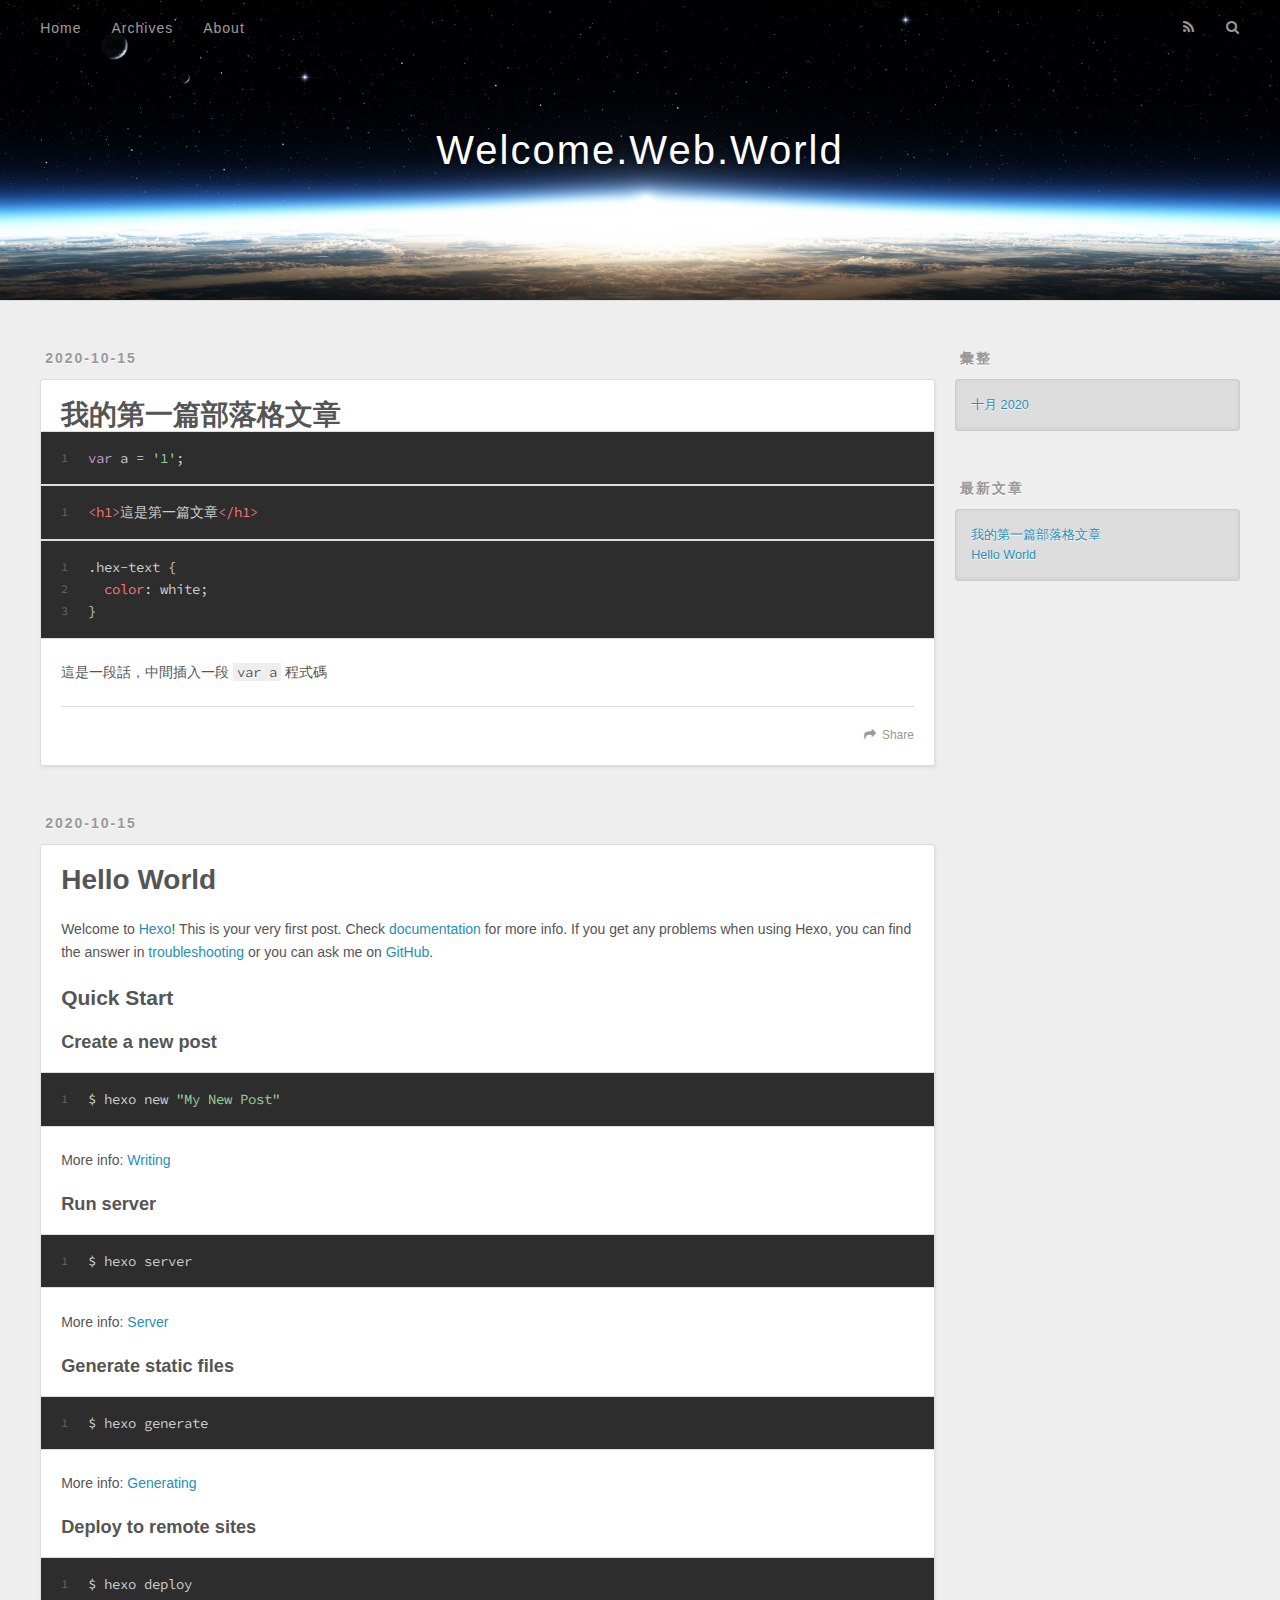
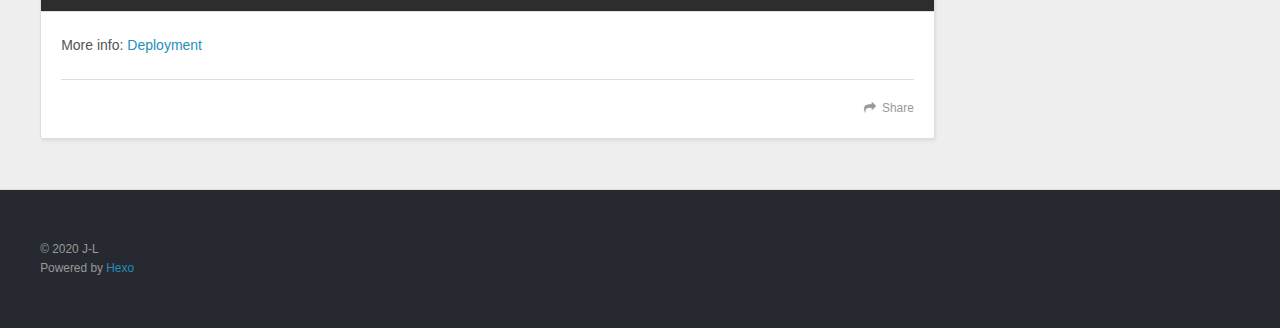
==== index.html @ ad0d7301 "Site updated: 2020-10-15 17:48:58" ====
<!DOCTYPE html>
<html>
<head>
  <meta charset="utf-8">
  

  
  <title>Welcome.Web.World</title>
  <meta name="viewport" content="width=device-width, initial-scale=1, maximum-scale=1">
  <meta name="description" content="?‍?F2E-Front End Engineer  歡迎來到網頁世界">
<meta property="og:type" content="website">
<meta property="og:title" content="Welcome.Web.World">
<meta property="og:url" content="http://example.com/index.html">
<meta property="og:site_name" content="Welcome.Web.World">
<meta property="og:description" content="?‍?F2E-Front End Engineer  歡迎來到網頁世界">
<meta property="og:locale" content="zh_TW">
<meta property="article:author" content="J-L">
<meta property="article:tag" content="前端,後端,全端,網頁,技術,網頁開發,前端開發,後端開發,JavaScript,HTML,CSS,SCSS">
<meta name="twitter:card" content="summary">
  
    <link rel="alternate" href="/atom.xml" title="Welcome.Web.World" type="application/atom+xml">
  
  
    <link rel="icon" href="/favicon.png">
  
  
    <link href="//fonts.googleapis.com/css?family=Source+Code+Pro" rel="stylesheet" type="text/css">
  
  
<link rel="stylesheet" href="/css/style.css">

<meta name="generator" content="Hexo 5.2.0"></head>

<body>
  <div id="container">
    <div id="wrap">
      <header id="header">
  <div id="banner"></div>
  <div id="header-outer" class="outer">
    <div id="header-title" class="inner">
      <h1 id="logo-wrap">
        <a href="/" id="logo">Welcome.Web.World</a>
      </h1>
      
    </div>
    <div id="header-inner" class="inner">
      <nav id="main-nav">
        <a id="main-nav-toggle" class="nav-icon"></a>
        
          <a class="main-nav-link" href="/">Home</a>
        
          <a class="main-nav-link" href="/archives">Archives</a>
        
          <a class="main-nav-link" href="/about">About</a>
        
      </nav>
      <nav id="sub-nav">
        
          <a id="nav-rss-link" class="nav-icon" href="/atom.xml" title="RSS Feed"></a>
        
        <a id="nav-search-btn" class="nav-icon" title="搜尋"></a>
      </nav>
      <div id="search-form-wrap">
        <form action="//google.com/search" method="get" accept-charset="UTF-8" class="search-form"><input type="search" name="q" class="search-form-input" placeholder="Search"><button type="submit" class="search-form-submit">&#xF002;</button><input type="hidden" name="sitesearch" value="http://example.com"></form>
      </div>
    </div>
  </div>
</header>
      <div class="outer">
        <section id="main">
  
    <article id="post-我的第一篇部落格文章" class="article article-type-post" itemscope itemprop="blogPost">
  <div class="article-meta">
    <a href="/2020/10/15/%E6%88%91%E7%9A%84%E7%AC%AC%E4%B8%80%E7%AF%87%E9%83%A8%E8%90%BD%E6%A0%BC%E6%96%87%E7%AB%A0/" class="article-date">
  <time datetime="2020-10-15T08:35:40.000Z" itemprop="datePublished">2020-10-15</time>
</a>
    
  </div>
  <div class="article-inner">
    
    
      <header class="article-header">
        
  
    <h1 itemprop="name">
      <a class="article-title" href="/2020/10/15/%E6%88%91%E7%9A%84%E7%AC%AC%E4%B8%80%E7%AF%87%E9%83%A8%E8%90%BD%E6%A0%BC%E6%96%87%E7%AB%A0/">我的第一篇部落格文章</a>
    </h1>
  

      </header>
    
    <div class="article-entry" itemprop="articleBody">
      
        <figure class="highlight js"><table><tr><td class="gutter"><pre><span class="line">1</span><br></pre></td><td class="code"><pre><span class="line"><span class="keyword">var</span> a = <span class="string">&#x27;1&#x27;</span>;</span><br></pre></td></tr></table></figure>

<figure class="highlight html"><table><tr><td class="gutter"><pre><span class="line">1</span><br></pre></td><td class="code"><pre><span class="line"><span class="tag">&lt;<span class="name">h1</span>&gt;</span>這是第一篇文章<span class="tag">&lt;/<span class="name">h1</span>&gt;</span></span><br></pre></td></tr></table></figure>

<figure class="highlight scss"><table><tr><td class="gutter"><pre><span class="line">1</span><br><span class="line">2</span><br><span class="line">3</span><br></pre></td><td class="code"><pre><span class="line"><span class="selector-class">.hex-text</span> &#123;</span><br><span class="line">  <span class="attribute">color</span>: white;</span><br><span class="line">&#125;</span><br></pre></td></tr></table></figure>

<p>這是一段話，中間插入一段 <code>var a</code> 程式碼</p>

      
    </div>
    <footer class="article-footer">
      <a data-url="http://example.com/2020/10/15/%E6%88%91%E7%9A%84%E7%AC%AC%E4%B8%80%E7%AF%87%E9%83%A8%E8%90%BD%E6%A0%BC%E6%96%87%E7%AB%A0/" data-id="ckgal15if0001wwr6fzdc8ors" class="article-share-link">Share</a>
      
      
    </footer>
  </div>
  
</article>


  
    <article id="post-hello-world" class="article article-type-post" itemscope itemprop="blogPost">
  <div class="article-meta">
    <a href="/2020/10/15/hello-world/" class="article-date">
  <time datetime="2020-10-15T08:19:41.977Z" itemprop="datePublished">2020-10-15</time>
</a>
    
  </div>
  <div class="article-inner">
    
    
      <header class="article-header">
        
  
    <h1 itemprop="name">
      <a class="article-title" href="/2020/10/15/hello-world/">Hello World</a>
    </h1>
  

      </header>
    
    <div class="article-entry" itemprop="articleBody">
      
        <p>Welcome to <a target="_blank" rel="noopener" href="https://hexo.io/">Hexo</a>! This is your very first post. Check <a target="_blank" rel="noopener" href="https://hexo.io/docs/">documentation</a> for more info. If you get any problems when using Hexo, you can find the answer in <a target="_blank" rel="noopener" href="https://hexo.io/docs/troubleshooting.html">troubleshooting</a> or you can ask me on <a target="_blank" rel="noopener" href="https://github.com/hexojs/hexo/issues">GitHub</a>.</p>
<h2 id="Quick-Start"><a href="#Quick-Start" class="headerlink" title="Quick Start"></a>Quick Start</h2><h3 id="Create-a-new-post"><a href="#Create-a-new-post" class="headerlink" title="Create a new post"></a>Create a new post</h3><figure class="highlight bash"><table><tr><td class="gutter"><pre><span class="line">1</span><br></pre></td><td class="code"><pre><span class="line">$ hexo new <span class="string">&quot;My New Post&quot;</span></span><br></pre></td></tr></table></figure>

<p>More info: <a target="_blank" rel="noopener" href="https://hexo.io/docs/writing.html">Writing</a></p>
<h3 id="Run-server"><a href="#Run-server" class="headerlink" title="Run server"></a>Run server</h3><figure class="highlight bash"><table><tr><td class="gutter"><pre><span class="line">1</span><br></pre></td><td class="code"><pre><span class="line">$ hexo server</span><br></pre></td></tr></table></figure>

<p>More info: <a target="_blank" rel="noopener" href="https://hexo.io/docs/server.html">Server</a></p>
<h3 id="Generate-static-files"><a href="#Generate-static-files" class="headerlink" title="Generate static files"></a>Generate static files</h3><figure class="highlight bash"><table><tr><td class="gutter"><pre><span class="line">1</span><br></pre></td><td class="code"><pre><span class="line">$ hexo generate</span><br></pre></td></tr></table></figure>

<p>More info: <a target="_blank" rel="noopener" href="https://hexo.io/docs/generating.html">Generating</a></p>
<h3 id="Deploy-to-remote-sites"><a href="#Deploy-to-remote-sites" class="headerlink" title="Deploy to remote sites"></a>Deploy to remote sites</h3><figure class="highlight bash"><table><tr><td class="gutter"><pre><span class="line">1</span><br></pre></td><td class="code"><pre><span class="line">$ hexo deploy</span><br></pre></td></tr></table></figure>

<p>More info: <a target="_blank" rel="noopener" href="https://hexo.io/docs/one-command-deployment.html">Deployment</a></p>

      
    </div>
    <footer class="article-footer">
      <a data-url="http://example.com/2020/10/15/hello-world/" data-id="ckgal15ic0000wwr65ki5fuwq" class="article-share-link">Share</a>
      
      
    </footer>
  </div>
  
</article>


  


</section>
        
          <aside id="sidebar">
  
    

  
    

  
    
  
    
  <div class="widget-wrap">
    <h3 class="widget-title">彙整</h3>
    <div class="widget">
      <ul class="archive-list"><li class="archive-list-item"><a class="archive-list-link" href="/archives/2020/10/">十月 2020</a></li></ul>
    </div>
  </div>


  
    
  <div class="widget-wrap">
    <h3 class="widget-title">最新文章</h3>
    <div class="widget">
      <ul>
        
          <li>
            <a href="/2020/10/15/%E6%88%91%E7%9A%84%E7%AC%AC%E4%B8%80%E7%AF%87%E9%83%A8%E8%90%BD%E6%A0%BC%E6%96%87%E7%AB%A0/">我的第一篇部落格文章</a>
          </li>
        
          <li>
            <a href="/2020/10/15/hello-world/">Hello World</a>
          </li>
        
      </ul>
    </div>
  </div>

  
</aside>
        
      </div>
      <footer id="footer">
  
  <div class="outer">
    <div id="footer-info" class="inner">
      &copy; 2020 J-L<br>
      Powered by <a href="http://hexo.io/" target="_blank">Hexo</a>
    </div>
  </div>
</footer>
    </div>
    <nav id="mobile-nav">
  
    <a href="/" class="mobile-nav-link">Home</a>
  
    <a href="/archives" class="mobile-nav-link">Archives</a>
  
    <a href="/about" class="mobile-nav-link">About</a>
  
</nav>
    

<script src="//ajax.googleapis.com/ajax/libs/jquery/2.0.3/jquery.min.js"></script>


  
<link rel="stylesheet" href="/fancybox/jquery.fancybox.css">

  
<script src="/fancybox/jquery.fancybox.pack.js"></script>




<script src="/js/script.js"></script>




  </div>
</body>
</html>
---- css/style.css ----
body {
  width: 100%;
}
body:before,
body:after {
  content: "";
  display: table;
}
body:after {
  clear: both;
}
html,
body,
div,
span,
applet,
object,
iframe,
h1,
h2,
h3,
h4,
h5,
h6,
p,
blockquote,
pre,
a,
abbr,
acronym,
address,
big,
cite,
code,
del,
dfn,
em,
img,
ins,
kbd,
q,
s,
samp,
small,
strike,
strong,
sub,
sup,
tt,
var,
dl,
dt,
dd,
ol,
ul,
li,
fieldset,
form,
label,
legend,
table,
caption,
tbody,
tfoot,
thead,
tr,
th,
td {
  margin: 0;
  padding: 0;
  border: 0;
  outline: 0;
  font-weight: inherit;
  font-style: inherit;
  font-family: inherit;
  font-size: 100%;
  vertical-align: baseline;
}
body {
  line-height: 1;
  color: #000;
  background: #fff;
}
ol,
ul {
  list-style: none;
}
table {
  border-collapse: separate;
  border-spacing: 0;
  vertical-align: middle;
}
caption,
th,
td {
  text-align: left;
  font-weight: normal;
  vertical-align: middle;
}
a img {
  border: none;
}
input,
button {
  margin: 0;
  padding: 0;
}
input::-moz-focus-inner,
button::-moz-focus-inner {
  border: 0;
  padding: 0;
}
@font-face {
  font-family: FontAwesome;
  font-style: normal;
  font-weight: normal;
  src: url("fonts/fontawesome-webfont.eot?v=#4.0.3");
  src: url("fonts/fontawesome-webfont.eot?#iefix&v=#4.0.3") format("embedded-opentype"), url("fonts/fontawesome-webfont.woff?v=#4.0.3") format("woff"), url("fonts/fontawesome-webfont.ttf?v=#4.0.3") format("truetype"), url("fonts/fontawesome-webfont.svg#fontawesomeregular?v=#4.0.3") format("svg");
}
html,
body,
#container {
  height: 100%;
}
body {
  background: #eee;
  font: 14px -apple-system, BlinkMacSystemFont, "Segoe UI", "Roboto", "Oxygen", "Ubuntu", "Cantarell", "Fira Sans", "Droid Sans", "Helvetica Neue", sans-serif;
  -webkit-text-size-adjust: 100%;
}
.outer {
  max-width: 1220px;
  margin: 0 auto;
  padding: 0 20px;
}
.outer:before,
.outer:after {
  content: "";
  display: table;
}
.outer:after {
  clear: both;
}
.inner {
  display: inline;
  float: left;
  width: 98.33333333333333%;
  margin: 0 0.833333333333333%;
}
.left,
.alignleft {
  float: left;
}
.right,
.alignright {
  float: right;
}
.clear {
  clear: both;
}
#container {
  position: relative;
}
.mobile-nav-on {
  overflow: hidden;
}
#wrap {
  height: 100%;
  width: 100%;
  position: absolute;
  top: 0;
  left: 0;
  -webkit-transition: 0.2s ease-out;
  -moz-transition: 0.2s ease-out;
  -ms-transition: 0.2s ease-out;
  transition: 0.2s ease-out;
  z-index: 1;
  background: #eee;
}
.mobile-nav-on #wrap {
  left: 280px;
}
@media screen and (min-width: 768px) {
  #main {
    display: inline;
    float: left;
    width: 73.33333333333333%;
    margin: 0 0.833333333333333%;
  }
}
.article-date,
.article-category-link,
.archive-year,
.widget-title {
  text-decoration: none;
  text-transform: uppercase;
  letter-spacing: 2px;
  color: #999;
  margin-bottom: 1em;
  margin-left: 5px;
  line-height: 1em;
  text-shadow: 0 1px #fff;
  font-weight: bold;
}
.article-inner,
.archive-article-inner {
  background: #fff;
  -webkit-box-shadow: 1px 2px 3px #ddd;
  box-shadow: 1px 2px 3px #ddd;
  border: 1px solid #ddd;
  border-radius: 3px;
}
.article-entry h1,
.widget h1 {
  font-size: 2em;
}
.article-entry h2,
.widget h2 {
  font-size: 1.5em;
}
.article-entry h3,
.widget h3 {
  font-size: 1.3em;
}
.article-entry h4,
.widget h4 {
  font-size: 1.2em;
}
.article-entry h5,
.widget h5 {
  font-size: 1em;
}
.article-entry h6,
.widget h6 {
  font-size: 1em;
  color: #999;
}
.article-entry hr,
.widget hr {
  border: 1px dashed #ddd;
}
.article-entry strong,
.widget strong {
  font-weight: bold;
}
.article-entry em,
.widget em,
.article-entry cite,
.widget cite {
  font-style: italic;
}
.article-entry sup,
.widget sup,
.article-entry sub,
.widget sub {
  font-size: 0.75em;
  line-height: 0;
  position: relative;
  vertical-align: baseline;
}
.article-entry sup,
.widget sup {
  top: -0.5em;
}
.article-entry sub,
.widget sub {
  bottom: -0.2em;
}
.article-entry small,
.widget small {
  font-size: 0.85em;
}
.article-entry acronym,
.widget acronym,
.article-entry abbr,
.widget abbr {
  border-bottom: 1px dotted;
}
.article-entry ul,
.widget ul,
.article-entry ol,
.widget ol,
.article-entry dl,
.widget dl {
  margin: 0 20px;
  line-height: 1.6em;
}
.article-entry ul ul,
.widget ul ul,
.article-entry ol ul,
.widget ol ul,
.article-entry ul ol,
.widget ul ol,
.article-entry ol ol,
.widget ol ol {
  margin-top: 0;
  margin-bottom: 0;
}
.article-entry ul,
.widget ul {
  list-style: disc;
}
.article-entry ol,
.widget ol {
  list-style: decimal;
}
.article-entry dt,
.widget dt {
  font-weight: bold;
}
#header {
  height: 300px;
  position: relative;
  border-bottom: 1px solid #ddd;
}
#header:before,
#header:after {
  content: "";
  position: absolute;
  left: 0;
  right: 0;
  height: 40px;
}
#header:before {
  top: 0;
  background: -webkit-linear-gradient(rgba(0,0,0,0.2), transparent);
  background: -moz-linear-gradient(rgba(0,0,0,0.2), transparent);
  background: -ms-linear-gradient(rgba(0,0,0,0.2), transparent);
  background: linear-gradient(rgba(0,0,0,0.2), transparent);
}
#header:after {
  bottom: 0;
  background: -webkit-linear-gradient(transparent, rgba(0,0,0,0.2));
  background: -moz-linear-gradient(transparent, rgba(0,0,0,0.2));
  background: -ms-linear-gradient(transparent, rgba(0,0,0,0.2));
  background: linear-gradient(transparent, rgba(0,0,0,0.2));
}
#header-outer {
  height: 100%;
  position: relative;
}
#header-inner {
  position: relative;
  overflow: hidden;
}
#banner {
  position: absolute;
  top: 0;
  left: 0;
  width: 100%;
  height: 100%;
  background: url("images/banner.jpg") center #000;
  -webkit-background-size: cover;
  -moz-background-size: cover;
  background-size: cover;
  z-index: -1;
}
#header-title {
  text-align: center;
  height: 40px;
  position: absolute;
  top: 50%;
  left: 0;
  margin-top: -20px;
}
#logo,
#subtitle {
  text-decoration: none;
  color: #fff;
  font-weight: 300;
  text-shadow: 0 1px 4px rgba(0,0,0,0.3);
}
#logo {
  font-size: 40px;
  line-height: 40px;
  letter-spacing: 2px;
}
#subtitle {
  font-size: 16px;
  line-height: 16px;
  letter-spacing: 1px;
}
#subtitle-wrap {
  margin-top: 16px;
}
#main-nav {
  float: left;
  margin-left: -15px;
}
.nav-icon,
.main-nav-link {
  float: left;
  color: #fff;
  opacity: 0.6;
  text-decoration: none;
  text-shadow: 0 1px rgba(0,0,0,0.2);
  -webkit-transition: opacity 0.2s;
  -moz-transition: opacity 0.2s;
  -ms-transition: opacity 0.2s;
  transition: opacity 0.2s;
  display: block;
  padding: 20px 15px;
}
.nav-icon:hover,
.main-nav-link:hover {
  opacity: 1;
}
.nav-icon {
  font-family: FontAwesome;
  text-align: center;
  font-size: 14px;
  width: 14px;
  height: 14px;
  padding: 20px 15px;
  position: relative;
  cursor: pointer;
}
.main-nav-link {
  font-weight: 300;
  letter-spacing: 1px;
}
@media screen and (max-width: 479px) {
  .main-nav-link {
    display: none;
  }
}
#main-nav-toggle {
  display: none;
}
#main-nav-toggle:before {
  content: "\f0c9";
}
@media screen and (max-width: 479px) {
  #main-nav-toggle {
    display: block;
  }
}
#sub-nav {
  float: right;
  margin-right: -15px;
}
#nav-rss-link:before {
  content: "\f09e";
}
#nav-search-btn:before {
  content: "\f002";
}
#search-form-wrap {
  position: absolute;
  top: 15px;
  width: 150px;
  height: 30px;
  right: -150px;
  opacity: 0;
  -webkit-transition: 0.2s ease-out;
  -moz-transition: 0.2s ease-out;
  -ms-transition: 0.2s ease-out;
  transition: 0.2s ease-out;
}
#search-form-wrap.on {
  opacity: 1;
  right: 0;
}
@media screen and (max-width: 479px) {
  #search-form-wrap {
    width: 100%;
    right: -100%;
  }
}
.search-form {
  position: absolute;
  top: 0;
  left: 0;
  right: 0;
  background: #fff;
  padding: 5px 15px;
  border-radius: 15px;
  -webkit-box-shadow: 0 0 10px rgba(0,0,0,0.3);
  box-shadow: 0 0 10px rgba(0,0,0,0.3);
}
.search-form-input {
  border: none;
  background: none;
  color: #555;
  width: 100%;
  font: 13px -apple-system, BlinkMacSystemFont, "Segoe UI", "Roboto", "Oxygen", "Ubuntu", "Cantarell", "Fira Sans", "Droid Sans", "Helvetica Neue", sans-serif;
  outline: none;
}
.search-form-input::-webkit-search-results-decoration,
.search-form-input::-webkit-search-cancel-button {
  -webkit-appearance: none;
}
.search-form-submit {
  position: absolute;
  top: 50%;
  right: 10px;
  margin-top: -7px;
  font: 13px FontAwesome;
  border: none;
  background: none;
  color: #bbb;
  cursor: pointer;
}
.search-form-submit:hover,
.search-form-submit:focus {
  color: #777;
}
.article {
  margin: 50px 0;
}
.article-inner {
  overflow: hidden;
}
.article-meta:before,
.article-meta:after {
  content: "";
  display: table;
}
.article-meta:after {
  clear: both;
}
.article-date {
  float: left;
}
.article-category {
  float: left;
  line-height: 1em;
  color: #ccc;
  text-shadow: 0 1px #fff;
  margin-left: 8px;
}
.article-category:before {
  content: "\2022";
}
.article-category-link {
  margin: 0 12px 1em;
}
.article-header {
  padding: 20px 20px 0;
}
.article-title {
  text-decoration: none;
  font-size: 2em;
  font-weight: bold;
  color: #555;
  line-height: 1.1em;
  -webkit-transition: color 0.2s;
  -moz-transition: color 0.2s;
  -ms-transition: color 0.2s;
  transition: color 0.2s;
}
a.article-title:hover {
  color: #258fb8;
}
.article-entry {
  color: #555;
  padding: 0 20px;
}
.article-entry:before,
.article-entry:after {
  content: "";
  display: table;
}
.article-entry:after {
  clear: both;
}
.article-entry p,
.article-entry table {
  line-height: 1.6em;
  margin: 1.6em 0;
}
.article-entry h1,
.article-entry h2,
.article-entry h3,
.article-entry h4,
.article-entry h5,
.article-entry h6 {
  font-weight: bold;
}
.article-entry h1,
.article-entry h2,
.article-entry h3,
.article-entry h4,
.article-entry h5,
.article-entry h6 {
  line-height: 1.1em;
  margin: 1.1em 0;
}
.article-entry a {
  color: #258fb8;
  text-decoration: none;
}
.article-entry a:hover {
  text-decoration: underline;
}
.article-entry ul,
.article-entry ol,
.article-entry dl {
  margin-top: 1.6em;
  margin-bottom: 1.6em;
}
.article-entry img,
.article-entry video {
  max-width: 100%;
  height: auto;
  display: block;
  margin: auto;
}
.article-entry iframe {
  border: none;
}
.article-entry table {
  width: 100%;
  border-collapse: collapse;
  border-spacing: 0;
}
.article-entry th {
  font-weight: bold;
  border-bottom: 3px solid #ddd;
  padding-bottom: 0.5em;
}
.article-entry td {
  border-bottom: 1px solid #ddd;
  padding: 10px 0;
}
.article-entry blockquote {
  font-family: Georgia, "Times New Roman", serif;
  font-size: 1.4em;
  margin: 1.6em 20px;
  text-align: center;
}
.article-entry blockquote footer {
  font-size: 14px;
  margin: 1.6em 0;
  font-family: -apple-system, BlinkMacSystemFont, "Segoe UI", "Roboto", "Oxygen", "Ubuntu", "Cantarell", "Fira Sans", "Droid Sans", "Helvetica Neue", sans-serif;
}
.article-entry blockquote footer cite:before {
  content: "—";
  padding: 0 0.5em;
}
.article-entry .pullquote {
  text-align: left;
  width: 45%;
  margin: 0;
}
.article-entry .pullquote.left {
  margin-left: 0.5em;
  margin-right: 1em;
}
.article-entry .pullquote.right {
  margin-right: 0.5em;
  margin-left: 1em;
}
.article-entry .caption {
  color: #999;
  display: block;
  font-size: 0.9em;
  margin-top: 0.5em;
  position: relative;
  text-align: center;
}
.article-entry .video-container {
  position: relative;
  padding-top: 56.25%;
  height: 0;
  overflow: hidden;
}
.article-entry .video-container iframe,
.article-entry .video-container object,
.article-entry .video-container embed {
  position: absolute;
  top: 0;
  left: 0;
  width: 100%;
  height: 100%;
  margin-top: 0;
}
.article-more-link a {
  display: inline-block;
  line-height: 1em;
  padding: 6px 15px;
  border-radius: 15px;
  background: #eee;
  color: #999;
  text-shadow: 0 1px #fff;
  text-decoration: none;
}
.article-more-link a:hover {
  background: #258fb8;
  color: #fff;
  text-decoration: none;
  text-shadow: 0 1px #1e7293;
}
.article-footer {
  font-size: 0.85em;
  line-height: 1.6em;
  border-top: 1px solid #ddd;
  padding-top: 1.6em;
  margin: 0 20px 20px;
}
.article-footer:before,
.article-footer:after {
  content: "";
  display: table;
}
.article-footer:after {
  clear: both;
}
.article-footer a {
  color: #999;
  text-decoration: none;
}
.article-footer a:hover {
  color: #555;
}
.article-tag-list-item {
  float: left;
  margin-right: 10px;
}
.article-tag-list-link:before {
  content: "#";
}
.article-comment-link {
  float: right;
}
.article-comment-link:before {
  content: "\f075";
  font-family: FontAwesome;
  padding-right: 8px;
}
.article-share-link {
  cursor: pointer;
  float: right;
  margin-left: 20px;
}
.article-share-link:before {
  content: "\f064";
  font-family: FontAwesome;
  padding-right: 6px;
}
#article-nav {
  position: relative;
}
#article-nav:before,
#article-nav:after {
  content: "";
  display: table;
}
#article-nav:after {
  clear: both;
}
@media screen and (min-width: 768px) {
  #article-nav {
    margin: 50px 0;
  }
  #article-nav:before {
    width: 8px;
    height: 8px;
    position: absolute;
    top: 50%;
    left: 50%;
    margin-top: -4px;
    margin-left: -4px;
    content: "";
    border-radius: 50%;
    background: #ddd;
    -webkit-box-shadow: 0 1px 2px #fff;
    box-shadow: 0 1px 2px #fff;
  }
}
.article-nav-link-wrap {
  text-decoration: none;
  text-shadow: 0 1px #fff;
  color: #999;
  -webkit-box-sizing: border-box;
  -moz-box-sizing: border-box;
  box-sizing: border-box;
  margin-top: 50px;
  text-align: center;
  display: block;
}
.article-nav-link-wrap:hover {
  color: #555;
}
@media screen and (min-width: 768px) {
  .article-nav-link-wrap {
    width: 50%;
    margin-top: 0;
  }
}
@media screen and (min-width: 768px) {
  #article-nav-newer {
    float: left;
    text-align: right;
    padding-right: 20px;
  }
}
@media screen and (min-width: 768px) {
  #article-nav-older {
    float: right;
    text-align: left;
    padding-left: 20px;
  }
}
.article-nav-caption {
  text-transform: uppercase;
  letter-spacing: 2px;
  color: #ddd;
  line-height: 1em;
  font-weight: bold;
}
#article-nav-newer .article-nav-caption {
  margin-right: -2px;
}
.article-nav-title {
  font-size: 0.85em;
  line-height: 1.6em;
  margin-top: 0.5em;
}
.article-share-box {
  position: absolute;
  display: none;
  background: #fff;
  -webkit-box-shadow: 1px 2px 10px rgba(0,0,0,0.2);
  box-shadow: 1px 2px 10px rgba(0,0,0,0.2);
  border-radius: 3px;
  margin-left: -145px;
  overflow: hidden;
  z-index: 1;
}
.article-share-box.on {
  display: block;
}
.article-share-input {
  width: 100%;
  background: none;
  -webkit-box-sizing: border-box;
  -moz-box-sizing: border-box;
  box-sizing: border-box;
  font: 14px -apple-system, BlinkMacSystemFont, "Segoe UI", "Roboto", "Oxygen", "Ubuntu", "Cantarell", "Fira Sans", "Droid Sans", "Helvetica Neue", sans-serif;
  padding: 0 15px;
  color: #555;
  outline: none;
  border: 1px solid #ddd;
  border-radius: 3px 3px 0 0;
  height: 36px;
  line-height: 36px;
}
.article-share-links {
  background: #eee;
}
.article-share-links:before,
.article-share-links:after {
  content: "";
  display: table;
}
.article-share-links:after {
  clear: both;
}
.article-share-twitter,
.article-share-facebook,
.article-share-pinterest,
.article-share-google {
  width: 50px;
  height: 36px;
  display: block;
  float: left;
  position: relative;
  color: #999;
  text-shadow: 0 1px #fff;
}
.article-share-twitter:before,
.article-share-facebook:before,
.article-share-pinterest:before,
.article-share-google:before {
  font-size: 20px;
  font-family: FontAwesome;
  width: 20px;
  height: 20px;
  position: absolute;
  top: 50%;
  left: 50%;
  margin-top: -10px;
  margin-left: -10px;
  text-align: center;
}
.article-share-twitter:hover,
.article-share-facebook:hover,
.article-share-pinterest:hover,
.article-share-google:hover {
  color: #fff;
}
.article-share-twitter:before {
  content: "\f099";
}
.article-share-twitter:hover {
  background: #00aced;
  text-shadow: 0 1px #008abe;
}
.article-share-facebook:before {
  content: "\f09a";
}
.article-share-facebook:hover {
  background: #3b5998;
  text-shadow: 0 1px #2f477a;
}
.article-share-pinterest:before {
  content: "\f0d2";
}
.article-share-pinterest:hover {
  background: #cb2027;
  text-shadow: 0 1px #a21a1f;
}
.article-share-google:before {
  content: "\f0d5";
}
.article-share-google:hover {
  background: #dd4b39;
  text-shadow: 0 1px #be3221;
}
.article-gallery {
  background: #000;
  position: relative;
}
.article-gallery-photos {
  position: relative;
  overflow: hidden;
}
.article-gallery-img {
  display: none;
  max-width: 100%;
}
.article-gallery-img:first-child {
  display: block;
}
.article-gallery-img.loaded {
  position: absolute;
  display: block;
}
.article-gallery-img img {
  display: block;
  max-width: 100%;
  margin: 0 auto;
}
#comments {
  background: #fff;
  -webkit-box-shadow: 1px 2px 3px #ddd;
  box-shadow: 1px 2px 3px #ddd;
  padding: 20px;
  border: 1px solid #ddd;
  border-radius: 3px;
  margin: 50px 0;
}
#comments a {
  color: #258fb8;
}
.archives-wrap {
  margin: 50px 0;
}
.archives:before,
.archives:after {
  content: "";
  display: table;
}
.archives:after {
  clear: both;
}
.archive-year-wrap {
  margin-bottom: 1em;
}
.archives {
  -webkit-column-gap: 10px;
  -moz-column-gap: 10px;
  column-gap: 10px;
}
@media screen and (min-width: 480px) and (max-width: 767px) {
  .archives {
    -webkit-column-count: 2;
    -moz-column-count: 2;
    column-count: 2;
  }
}
@media screen and (min-width: 768px) {
  .archives {
    -webkit-column-count: 3;
    -moz-column-count: 3;
    column-count: 3;
  }
}
.archive-article {
  -webkit-column-break-inside: avoid;
  page-break-inside: avoid;
  overflow: hidden;
  break-inside: avoid-column;
}
.archive-article-inner {
  padding: 10px;
  margin-bottom: 15px;
}
.archive-article-title {
  text-decoration: none;
  font-weight: bold;
  color: #555;
  -webkit-transition: color 0.2s;
  -moz-transition: color 0.2s;
  -ms-transition: color 0.2s;
  transition: color 0.2s;
  line-height: 1.6em;
}
.archive-article-title:hover {
  color: #258fb8;
}
.archive-article-footer {
  margin-top: 1em;
}
.archive-article-date {
  color: #999;
  text-decoration: none;
  font-size: 0.85em;
  line-height: 1em;
  margin-bottom: 0.5em;
  display: block;
}
#page-nav {
  margin: 50px auto;
  background: #fff;
  -webkit-box-shadow: 1px 2px 3px #ddd;
  box-shadow: 1px 2px 3px #ddd;
  border: 1px solid #ddd;
  border-radius: 3px;
  text-align: center;
  color: #999;
  overflow: hidden;
}
#page-nav:before,
#page-nav:after {
  content: "";
  display: table;
}
#page-nav:after {
  clear: both;
}
#page-nav a,
#page-nav span {
  padding: 10px 20px;
  line-height: 1;
  height: 2ex;
}
#page-nav a {
  color: #999;
  text-decoration: none;
}
#page-nav a:hover {
  background: #999;
  color: #fff;
}
#page-nav .prev {
  float: left;
}
#page-nav .next {
  float: right;
}
#page-nav .page-number {
  display: inline-block;
}
@media screen and (max-width: 479px) {
  #page-nav .page-number {
    display: none;
  }
}
#page-nav .current {
  color: #555;
  font-weight: bold;
}
#page-nav .space {
  color: #ddd;
}
#footer {
  background: #262a30;
  padding: 50px 0;
  border-top: 1px solid #ddd;
  color: #999;
}
#footer a {
  color: #258fb8;
  text-decoration: none;
}
#footer a:hover {
  text-decoration: underline;
}
#footer-info {
  line-height: 1.6em;
  font-size: 0.85em;
}
.article-entry pre,
.article-entry .highlight {
  background: #2d2d2d;
  margin: 0 -20px;
  padding: 15px 20px;
  border-style: solid;
  border-color: #ddd;
  border-width: 1px 0;
  overflow: auto;
  color: #ccc;
  line-height: 22.400000000000002px;
}
.article-entry .highlight .gutter pre,
.article-entry .gist .gist-file .gist-data .line-numbers {
  color: #666;
  font-size: 0.85em;
}
.article-entry pre,
.article-entry code {
  font-family: "Source Code Pro", Consolas, Monaco, Menlo, Consolas, monospace;
}
.article-entry code {
  background: #eee;
  text-shadow: 0 1px #fff;
  padding: 0 0.3em;
}
.article-entry pre code {
  background: none;
  text-shadow: none;
  padding: 0;
}
.article-entry .highlight pre {
  border: none;
  margin: 0;
  padding: 0;
}
.article-entry .highlight table {
  margin: 0;
  width: auto;
}
.article-entry .highlight td {
  border: none;
  padding: 0;
}
.article-entry .highlight figcaption {
  font-size: 0.85em;
  color: #999;
  line-height: 1em;
  margin-bottom: 1em;
}
.article-entry .highlight figcaption:before,
.article-entry .highlight figcaption:after {
  content: "";
  display: table;
}
.article-entry .highlight figcaption:after {
  clear: both;
}
.article-entry .highlight figcaption a {
  float: right;
}
.article-entry .highlight .gutter pre {
  text-align: right;
  padding-right: 20px;
}
.article-entry .highlight .line {
  height: 22.400000000000002px;
}
.article-entry .highlight .line.marked {
  background: #515151;
}
.article-entry .gist {
  margin: 0 -20px;
  border-style: solid;
  border-color: #ddd;
  border-width: 1px 0;
  background: #2d2d2d;
  padding: 15px 20px 15px 0;
}
.article-entry .gist .gist-file {
  border: none;
  font-family: "Source Code Pro", Consolas, Monaco, Menlo, Consolas, monospace;
  margin: 0;
}
.article-entry .gist .gist-file .gist-data {
  background: none;
  border: none;
}
.article-entry .gist .gist-file .gist-data .line-numbers {
  background: none;
  border: none;
  padding: 0 20px 0 0;
}
.article-entry .gist .gist-file .gist-data .line-data {
  padding: 0 !important;
}
.article-entry .gist .gist-file .highlight {
  margin: 0;
  padding: 0;
  border: none;
}
.article-entry .gist .gist-file .gist-meta {
  background: #2d2d2d;
  color: #999;
  font: 0.85em -apple-system, BlinkMacSystemFont, "Segoe UI", "Roboto", "Oxygen", "Ubuntu", "Cantarell", "Fira Sans", "Droid Sans", "Helvetica Neue", sans-serif;
  text-shadow: 0 0;
  padding: 0;
  margin-top: 1em;
  margin-left: 20px;
}
.article-entry .gist .gist-file .gist-meta a {
  color: #258fb8;
  font-weight: normal;
}
.article-entry .gist .gist-file .gist-meta a:hover {
  text-decoration: underline;
}
pre .comment,
pre .title {
  color: #999;
}
pre .variable,
pre .attribute,
pre .tag,
pre .regexp,
pre .ruby .constant,
pre .xml .tag .title,
pre .xml .pi,
pre .xml .doctype,
pre .html .doctype,
pre .css .id,
pre .css .class,
pre .css .pseudo {
  color: #f2777a;
}
pre .number,
pre .preprocessor,
pre .built_in,
pre .literal,
pre .params,
pre .constant {
  color: #f99157;
}
pre .class,
pre .ruby .class .title,
pre .css .rules .attribute {
  color: #9c9;
}
pre .string,
pre .value,
pre .inheritance,
pre .header,
pre .ruby .symbol,
pre .xml .cdata {
  color: #9c9;
}
pre .css .hexcolor {
  color: #6cc;
}
pre .function,
pre .python .decorator,
pre .python .title,
pre .ruby .function .title,
pre .ruby .title .keyword,
pre .perl .sub,
pre .javascript .title,
pre .coffeescript .title {
  color: #69c;
}
pre .keyword,
pre .javascript .function {
  color: #c9c;
}
@media screen and (max-width: 479px) {
  #mobile-nav {
    position: absolute;
    top: 0;
    left: 0;
    width: 280px;
    height: 100%;
    background: #191919;
    border-right: 1px solid #fff;
  }
}
@media screen and (max-width: 479px) {
  .mobile-nav-link {
    display: block;
    color: #999;
    text-decoration: none;
    padding: 15px 20px;
    font-weight: bold;
  }
  .mobile-nav-link:hover {
    color: #fff;
  }
}
@media screen and (min-width: 768px) {
  #sidebar {
    display: inline;
    float: left;
    width: 23.333333333333332%;
    margin: 0 0.833333333333333%;
  }
}
.widget-wrap {
  margin: 50px 0;
}
.widget {
  color: #777;
  text-shadow: 0 1px #fff;
  background: #ddd;
  -webkit-box-shadow: 0 -1px 4px #ccc inset;
  box-shadow: 0 -1px 4px #ccc inset;
  border: 1px solid #ccc;
  padding: 15px;
  border-radius: 3px;
}
.widget a {
  color: #258fb8;
  text-decoration: none;
}
.widget a:hover {
  text-decoration: underline;
}
.widget ul ul,
.widget ol ul,
.widget dl ul,
.widget ul ol,
.widget ol ol,
.widget dl ol,
.widget ul dl,
.widget ol dl,
.widget dl dl {
  margin-left: 15px;
  list-style: disc;
}
.widget {
  line-height: 1.6em;
  word-wrap: break-word;
  font-size: 0.9em;
}
.widget ul,
.widget ol {
  list-style: none;
  margin: 0;
}
.widget ul ul,
.widget ol ul,
.widget ul ol,
.widget ol ol {
  margin: 0 20px;
}
.widget ul ul,
.widget ol ul {
  list-style: disc;
}
.widget ul ol,
.widget ol ol {
  list-style: decimal;
}
.category-list-count,
.tag-list-count,
.archive-list-count {
  padding-left: 5px;
  color: #999;
  font-size: 0.85em;
}
.category-list-count:before,
.tag-list-count:before,
.archive-list-count:before {
  content: "(";
}
.category-list-count:after,
.tag-list-count:after,
.archive-list-count:after {
  content: ")";
}
.tagcloud a {
  margin-right: 5px;
  display: inline-block;
}
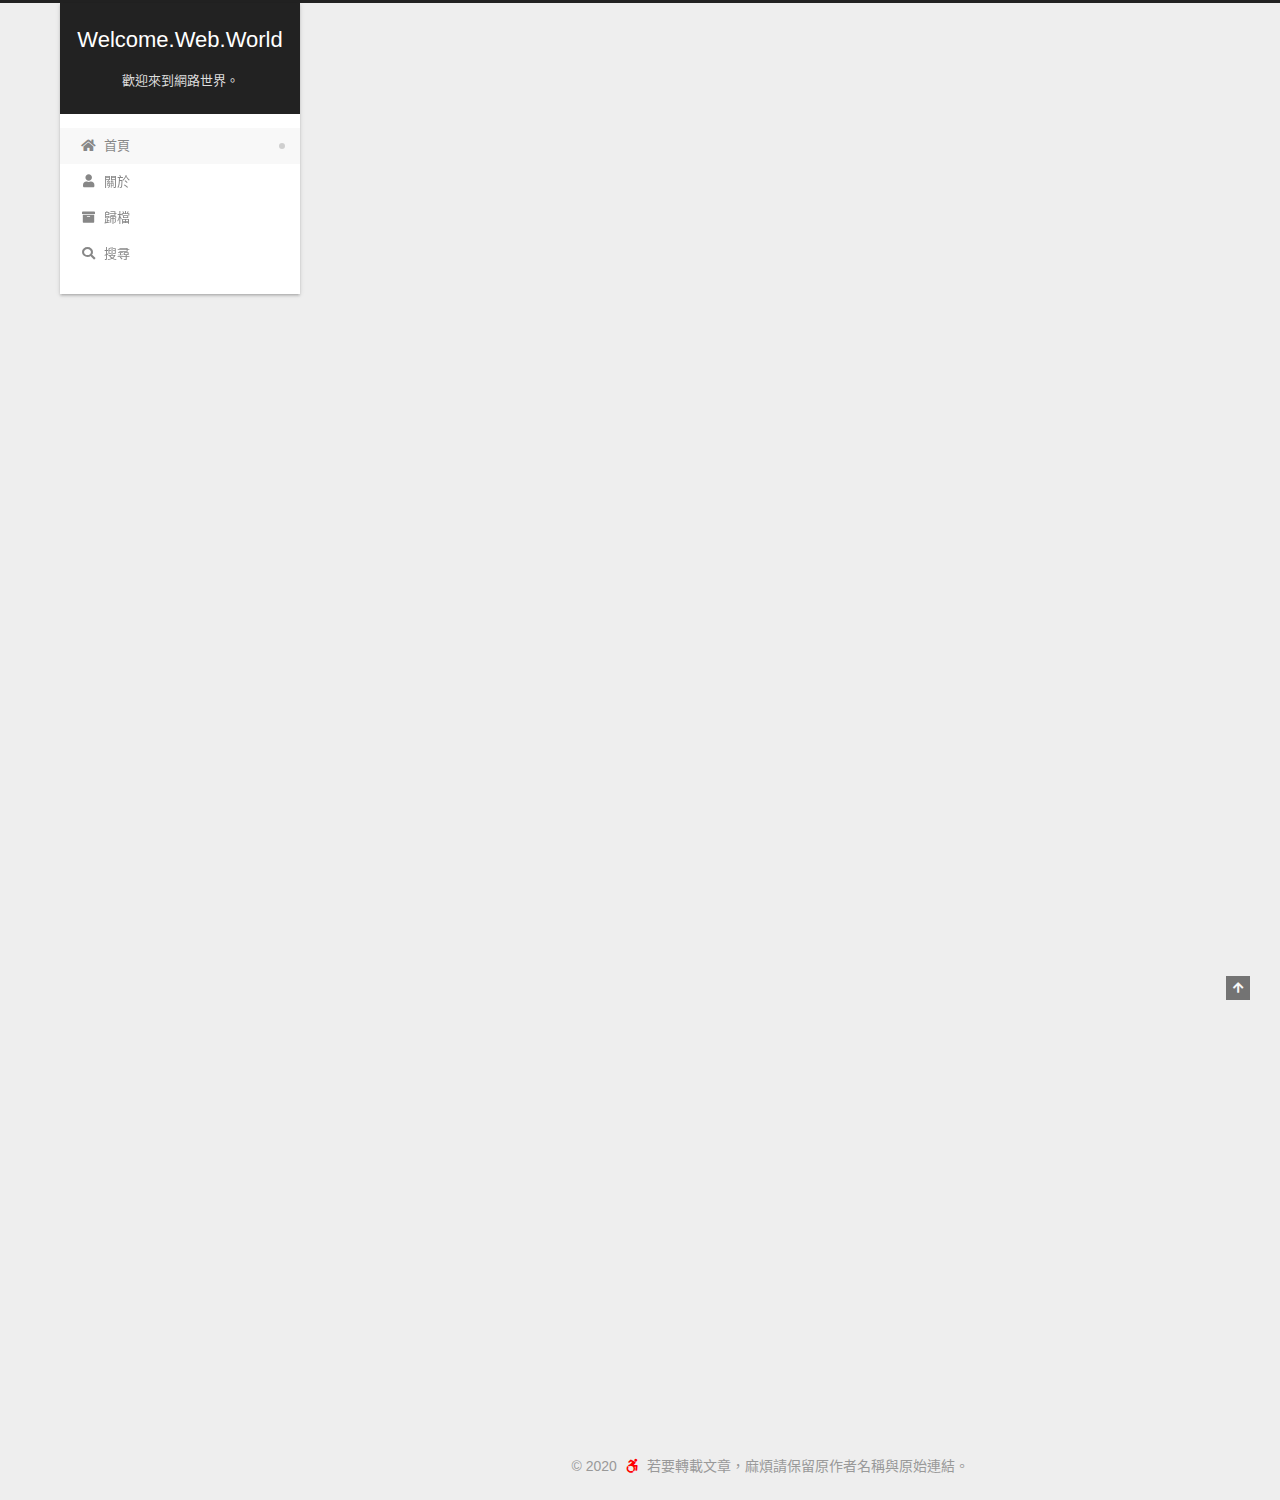
==== commit 4ecf7a98: "Site updated: 2020-10-16 15:21:44" ====
--- a/index.html
+++ b/index.html
@@ -1,250 +1,540 @@
 <!DOCTYPE html>
-<html>
+<html lang="zh-TW">
 <head>
-  <meta charset="utf-8">
-  
-
-  
-  <title>Welcome.Web.World</title>
-  <meta name="viewport" content="width=device-width, initial-scale=1, maximum-scale=1">
+  <meta charset="UTF-8">
+<meta name="viewport" content="width=device-width, initial-scale=1, maximum-scale=2">
+<meta name="theme-color" content="#222">
+<meta name="generator" content="Hexo 5.2.0">
+  <link rel="apple-touch-icon" sizes="180x180" href="/images/apple-touch-icon-next.png">
+  <link rel="icon" type="image/png" sizes="32x32" href="/images/favicon-32x32-next.png">
+  <link rel="icon" type="image/png" sizes="16x16" href="/images/favicon-16x16-next.png">
+  <link rel="mask-icon" href="/images/logo.svg" color="#222">
+
+<link rel="stylesheet" href="/css/main.css">
+
+
+<link rel="stylesheet" href="/lib/font-awesome/css/all.min.css">
+
+<script id="hexo-configurations">
+    var NexT = window.NexT || {};
+    var CONFIG = {"hostname":"joko751214.github.io","root":"/","scheme":"Gemini","version":"7.8.0","exturl":false,"sidebar":{"position":"left","display":"post","padding":18,"offset":12,"onmobile":false},"copycode":{"enable":false,"show_result":false,"style":null},"back2top":{"enable":true,"sidebar":false,"scrollpercent":false},"bookmark":{"enable":false,"color":"#222","save":"auto"},"fancybox":false,"mediumzoom":false,"lazyload":false,"pangu":false,"comments":{"style":"tabs","active":null,"storage":true,"lazyload":false,"nav":null},"algolia":{"hits":{"per_page":10},"labels":{"input_placeholder":"Search for Posts","hits_empty":"We didn't find any results for the search: ${query}","hits_stats":"${hits} results found in ${time} ms"}},"localsearch":{"enable":true,"trigger":"auto","top_n_per_article":1,"unescape":false,"preload":false},"motion":{"enable":true,"async":false,"transition":{"post_block":"fadeIn","post_header":"slideDownIn","post_body":"slideDownIn","coll_header":"slideLeftIn","sidebar":"slideUpIn"}},"path":"search.xml"};
+  </script>
+
   <meta name="description" content="?‍?F2E-Front End Engineer  歡迎來到網頁世界">
 <meta property="og:type" content="website">
 <meta property="og:title" content="Welcome.Web.World">
-<meta property="og:url" content="http://example.com/index.html">
+<meta property="og:url" content="https://joko751214.github.io/index.html">
 <meta property="og:site_name" content="Welcome.Web.World">
 <meta property="og:description" content="?‍?F2E-Front End Engineer  歡迎來到網頁世界">
 <meta property="og:locale" content="zh_TW">
 <meta property="article:author" content="J-L">
 <meta property="article:tag" content="前端,後端,全端,網頁,技術,網頁開發,前端開發,後端開發,JavaScript,HTML,CSS,SCSS">
 <meta name="twitter:card" content="summary">
-  
-    <link rel="alternate" href="/atom.xml" title="Welcome.Web.World" type="application/atom+xml">
-  
-  
-    <link rel="icon" href="/favicon.png">
-  
-  
-    <link href="//fonts.googleapis.com/css?family=Source+Code+Pro" rel="stylesheet" type="text/css">
-  
-  
-<link rel="stylesheet" href="/css/style.css">
-
-<meta name="generator" content="Hexo 5.2.0"></head>
-
-<body>
-  <div id="container">
-    <div id="wrap">
-      <header id="header">
-  <div id="banner"></div>
-  <div id="header-outer" class="outer">
-    <div id="header-title" class="inner">
-      <h1 id="logo-wrap">
-        <a href="/" id="logo">Welcome.Web.World</a>
-      </h1>
+
+<link rel="canonical" href="https://joko751214.github.io/">
+
+
+<script id="page-configurations">
+  // https://hexo.io/docs/variables.html
+  CONFIG.page = {
+    sidebar: "",
+    isHome : true,
+    isPost : false,
+    lang   : 'zh-TW'
+  };
+</script>
+
+  <title>Welcome.Web.World</title>
+  
+
+
+
+
+
+
+  <noscript>
+  <style>
+  .use-motion .brand,
+  .use-motion .menu-item,
+  .sidebar-inner,
+  .use-motion .post-block,
+  .use-motion .pagination,
+  .use-motion .comments,
+  .use-motion .post-header,
+  .use-motion .post-body,
+  .use-motion .collection-header { opacity: initial; }
+
+  .use-motion .site-title,
+  .use-motion .site-subtitle {
+    opacity: initial;
+    top: initial;
+  }
+
+  .use-motion .logo-line-before i { left: initial; }
+  .use-motion .logo-line-after i { right: initial; }
+  </style>
+</noscript>
+
+<link rel="alternate" href="/atom.xml" title="Welcome.Web.World" type="application/atom+xml">
+</head>
+
+<body itemscope itemtype="http://schema.org/WebPage">
+  <div class="container use-motion">
+    <div class="headband"></div>
+
+    <header class="header" itemscope itemtype="http://schema.org/WPHeader">
+      <div class="header-inner"><div class="site-brand-container">
+  <div class="site-nav-toggle">
+    <div class="toggle" aria-label="切換導航欄">
+      <span class="toggle-line toggle-line-first"></span>
+      <span class="toggle-line toggle-line-middle"></span>
+      <span class="toggle-line toggle-line-last"></span>
+    </div>
+  </div>
+
+  <div class="site-meta">
+
+    <a href="/" class="brand" rel="start">
+      <span class="logo-line-before"><i></i></span>
+      <h1 class="site-title">Welcome.Web.World</h1>
+      <span class="logo-line-after"><i></i></span>
+    </a>
+      <p class="site-subtitle" itemprop="description">歡迎來到網路世界。</p>
+  </div>
+
+  <div class="site-nav-right">
+    <div class="toggle popup-trigger">
+        <i class="fa fa-search fa-fw fa-lg"></i>
+    </div>
+  </div>
+</div>
+
+
+
+
+<nav class="site-nav">
+  <ul id="menu" class="main-menu menu">
+        <li class="menu-item menu-item-home">
+
+    <a href="/" rel="section"><i class="fa fa-home fa-fw"></i>首頁</a>
+
+  </li>
+        <li class="menu-item menu-item-about">
+
+    <a href="/about/" rel="section"><i class="fa fa-user fa-fw"></i>關於</a>
+
+  </li>
+        <li class="menu-item menu-item-archives">
+
+    <a href="/archives/" rel="section"><i class="fa fa-archive fa-fw"></i>歸檔</a>
+
+  </li>
+      <li class="menu-item menu-item-search">
+        <a role="button" class="popup-trigger"><i class="fa fa-search fa-fw"></i>搜尋
+        </a>
+      </li>
+  </ul>
+</nav>
+
+
+
+  <div class="search-pop-overlay">
+    <div class="popup search-popup">
+        <div class="search-header">
+  <span class="search-icon">
+    <i class="fa fa-search"></i>
+  </span>
+  <div class="search-input-container">
+    <input autocomplete="off" autocapitalize="off"
+           placeholder="搜尋..." spellcheck="false"
+           type="search" class="search-input">
+  </div>
+  <span class="popup-btn-close">
+    <i class="fa fa-times-circle"></i>
+  </span>
+</div>
+<div id="search-result">
+  <div id="no-result">
+    <i class="fa fa-spinner fa-pulse fa-5x fa-fw"></i>
+  </div>
+</div>
+
+    </div>
+  </div>
+
+</div>
+    </header>
+
+    
+  <div class="back-to-top">
+    <i class="fa fa-arrow-up"></i>
+    <span>0%</span>
+  </div>
+
+
+    <main class="main">
+      <div class="main-inner">
+        <div class="content-wrap">
+          
+
+          <div class="content index posts-expand">
+            
+      
+  
+  
+  <article itemscope itemtype="http://schema.org/Article" class="post-block" lang="zh-TW">
+    <link itemprop="mainEntityOfPage" href="https://joko751214.github.io/2020/10/15/%E6%88%91%E7%9A%84%E7%AC%AC%E4%B8%80%E7%AF%87%E9%83%A8%E8%90%BD%E6%A0%BC%E6%96%87%E7%AB%A0/">
+
+    <span hidden itemprop="author" itemscope itemtype="http://schema.org/Person">
+      <meta itemprop="image" content="/images/avatar.gif">
+      <meta itemprop="name" content="J-L">
+      <meta itemprop="description" content="?‍?F2E-Front End Engineer <br/> 歡迎來到網頁世界">
+    </span>
+
+    <span hidden itemprop="publisher" itemscope itemtype="http://schema.org/Organization">
+      <meta itemprop="name" content="Welcome.Web.World">
+    </span>
+      <header class="post-header">
+        <h2 class="post-title" itemprop="name headline">
+          
+            <a href="/2020/10/15/%E6%88%91%E7%9A%84%E7%AC%AC%E4%B8%80%E7%AF%87%E9%83%A8%E8%90%BD%E6%A0%BC%E6%96%87%E7%AB%A0/" class="post-title-link" itemprop="url">我的第一篇部落格文章</a>
+        </h2>
+
+        <div class="post-meta">
+            <span class="post-meta-item">
+              <span class="post-meta-item-icon">
+                <i class="far fa-calendar"></i>
+              </span>
+              <span class="post-meta-item-text">發表於</span>
+
+              <time title="創建時間：2020-10-15 16:35:40" itemprop="dateCreated datePublished" datetime="2020-10-15T16:35:40+08:00">2020-10-15</time>
+            </span>
+              <span class="post-meta-item">
+                <span class="post-meta-item-icon">
+                  <i class="far fa-calendar-check"></i>
+                </span>
+                <span class="post-meta-item-text">更新於</span>
+                <time title="修改時間：2020-10-16 14:21:49" itemprop="dateModified" datetime="2020-10-16T14:21:49+08:00">2020-10-16</time>
+              </span>
+
+          
+  
+  <span class="post-meta-item">
+    
+      <span class="post-meta-item-icon">
+        <i class="far fa-comment"></i>
+      </span>
+      <span class="post-meta-item-text">Disqus：</span>
+    
+    <a title="disqus" href="/2020/10/15/%E6%88%91%E7%9A%84%E7%AC%AC%E4%B8%80%E7%AF%87%E9%83%A8%E8%90%BD%E6%A0%BC%E6%96%87%E7%AB%A0/#disqus_thread" itemprop="discussionUrl">
+      <span class="post-comments-count disqus-comment-count" data-disqus-identifier="2020/10/15/我的第一篇部落格文章/" itemprop="commentCount"></span>
+    </a>
+  </span>
+  
+  
+
+        </div>
+      </header>
+
+    
+    
+    
+    <div class="post-body" itemprop="articleBody">
+
+      
+          <p>這是一段話</p>
+          <!--noindex-->
+            <div class="post-button">
+              <a class="btn" href="/2020/10/15/%E6%88%91%E7%9A%84%E7%AC%AC%E4%B8%80%E7%AF%87%E9%83%A8%E8%90%BD%E6%A0%BC%E6%96%87%E7%AB%A0/">
+                閱讀全文 &raquo;
+              </a>
+            </div>
+          <!--/noindex-->
+        
       
     </div>
-    <div id="header-inner" class="inner">
-      <nav id="main-nav">
-        <a id="main-nav-toggle" class="nav-icon"></a>
-        
-          <a class="main-nav-link" href="/">Home</a>
-        
-          <a class="main-nav-link" href="/archives">Archives</a>
-        
-          <a class="main-nav-link" href="/about">About</a>
-        
-      </nav>
-      <nav id="sub-nav">
-        
-          <a id="nav-rss-link" class="nav-icon" href="/atom.xml" title="RSS Feed"></a>
-        
-        <a id="nav-search-btn" class="nav-icon" title="搜尋"></a>
-      </nav>
-      <div id="search-form-wrap">
-        <form action="//google.com/search" method="get" accept-charset="UTF-8" class="search-form"><input type="search" name="q" class="search-form-input" placeholder="Search"><button type="submit" class="search-form-submit">&#xF002;</button><input type="hidden" name="sitesearch" value="http://example.com"></form>
-      </div>
-    </div>
-  </div>
-</header>
-      <div class="outer">
-        <section id="main">
-  
-    <article id="post-我的第一篇部落格文章" class="article article-type-post" itemscope itemprop="blogPost">
-  <div class="article-meta">
-    <a href="/2020/10/15/%E6%88%91%E7%9A%84%E7%AC%AC%E4%B8%80%E7%AF%87%E9%83%A8%E8%90%BD%E6%A0%BC%E6%96%87%E7%AB%A0/" class="article-date">
-  <time datetime="2020-10-15T08:35:40.000Z" itemprop="datePublished">2020-10-15</time>
-</a>
-    
-  </div>
-  <div class="article-inner">
-    
-    
-      <header class="article-header">
-        
-  
-    <h1 itemprop="name">
-      <a class="article-title" href="/2020/10/15/%E6%88%91%E7%9A%84%E7%AC%AC%E4%B8%80%E7%AF%87%E9%83%A8%E8%90%BD%E6%A0%BC%E6%96%87%E7%AB%A0/">我的第一篇部落格文章</a>
-    </h1>
-  
-
+
+    
+    
+    
+      <footer class="post-footer">
+        <div class="post-eof"></div>
+      </footer>
+  </article>
+  
+  
+  
+
+      
+  
+  
+  <article itemscope itemtype="http://schema.org/Article" class="post-block" lang="zh-TW">
+    <link itemprop="mainEntityOfPage" href="https://joko751214.github.io/2020/10/15/hello-world/">
+
+    <span hidden itemprop="author" itemscope itemtype="http://schema.org/Person">
+      <meta itemprop="image" content="/images/avatar.gif">
+      <meta itemprop="name" content="J-L">
+      <meta itemprop="description" content="?‍?F2E-Front End Engineer <br/> 歡迎來到網頁世界">
+    </span>
+
+    <span hidden itemprop="publisher" itemscope itemtype="http://schema.org/Organization">
+      <meta itemprop="name" content="Welcome.Web.World">
+    </span>
+      <header class="post-header">
+        <h2 class="post-title" itemprop="name headline">
+          
+            <a href="/2020/10/15/hello-world/" class="post-title-link" itemprop="url">Hello World</a>
+        </h2>
+
+        <div class="post-meta">
+            <span class="post-meta-item">
+              <span class="post-meta-item-icon">
+                <i class="far fa-calendar"></i>
+              </span>
+              <span class="post-meta-item-text">發表於</span>
+
+              <time title="創建時間：2020-10-15 16:19:41" itemprop="dateCreated datePublished" datetime="2020-10-15T16:19:41+08:00">2020-10-15</time>
+            </span>
+
+          
+  
+  <span class="post-meta-item">
+    
+      <span class="post-meta-item-icon">
+        <i class="far fa-comment"></i>
+      </span>
+      <span class="post-meta-item-text">Disqus：</span>
+    
+    <a title="disqus" href="/2020/10/15/hello-world/#disqus_thread" itemprop="discussionUrl">
+      <span class="post-comments-count disqus-comment-count" data-disqus-identifier="2020/10/15/hello-world/" itemprop="commentCount"></span>
+    </a>
+  </span>
+  
+  
+
+        </div>
       </header>
-    
-    <div class="article-entry" itemprop="articleBody">
+
+    
+    
+    
+    <div class="post-body" itemprop="articleBody">
+
       
-        <figure class="highlight js"><table><tr><td class="gutter"><pre><span class="line">1</span><br></pre></td><td class="code"><pre><span class="line"><span class="keyword">var</span> a = <span class="string">&#x27;1&#x27;</span>;</span><br></pre></td></tr></table></figure>
-
-<figure class="highlight html"><table><tr><td class="gutter"><pre><span class="line">1</span><br></pre></td><td class="code"><pre><span class="line"><span class="tag">&lt;<span class="name">h1</span>&gt;</span>這是第一篇文章<span class="tag">&lt;/<span class="name">h1</span>&gt;</span></span><br></pre></td></tr></table></figure>
-
-<figure class="highlight scss"><table><tr><td class="gutter"><pre><span class="line">1</span><br><span class="line">2</span><br><span class="line">3</span><br></pre></td><td class="code"><pre><span class="line"><span class="selector-class">.hex-text</span> &#123;</span><br><span class="line">  <span class="attribute">color</span>: white;</span><br><span class="line">&#125;</span><br></pre></td></tr></table></figure>
-
-<p>這是一段話，中間插入一段 <code>var a</code> 程式碼</p>
+          <p>Welcome to <a target="_blank" rel="noopener" href="https://hexo.io/">Hexo</a>! This is your very first post. Check <a target="_blank" rel="noopener" href="https://hexo.io/docs/">documentation</a> for more info. If you get any problems when using Hexo, you can find the answer in <a target="_blank" rel="noopener" href="https://hexo.io/docs/troubleshooting.html">troubleshooting</a> or you can ask me on <a target="_blank" rel="noopener" href="https://github.com/hexojs/hexo/issues">GitHub</a>.</p>
+<h2 id="Quick-Start"><a href="#Quick-Start" class="headerlink" title="Quick Start"></a>Quick Start</h2><h3 id="Create-a-new-post"><a href="#Create-a-new-post" class="headerlink" title="Create a new post"></a>Create a new post</h3><figure class="highlight bash"><table><tr><td class="gutter"><pre><span class="line">1</span><br></pre></td><td class="code"><pre><span class="line">$ hexo new <span class="string">&quot;My New Post&quot;</span></span><br></pre></td></tr></table></figure>
+
+<p>More info: <a target="_blank" rel="noopener" href="https://hexo.io/docs/writing.html">Writing</a></p>
+<h3 id="Run-server"><a href="#Run-server" class="headerlink" title="Run server"></a>Run server</h3><figure class="highlight bash"><table><tr><td class="gutter"><pre><span class="line">1</span><br></pre></td><td class="code"><pre><span class="line">$ hexo server</span><br></pre></td></tr></table></figure>
+
+<p>More info: <a target="_blank" rel="noopener" href="https://hexo.io/docs/server.html">Server</a></p>
+<h3 id="Generate-static-files"><a href="#Generate-static-files" class="headerlink" title="Generate static files"></a>Generate static files</h3><figure class="highlight bash"><table><tr><td class="gutter"><pre><span class="line">1</span><br></pre></td><td class="code"><pre><span class="line">$ hexo generate</span><br></pre></td></tr></table></figure>
+
+<p>More info: <a target="_blank" rel="noopener" href="https://hexo.io/docs/generating.html">Generating</a></p>
+<h3 id="Deploy-to-remote-sites"><a href="#Deploy-to-remote-sites" class="headerlink" title="Deploy to remote sites"></a>Deploy to remote sites</h3><figure class="highlight bash"><table><tr><td class="gutter"><pre><span class="line">1</span><br></pre></td><td class="code"><pre><span class="line">$ hexo deploy</span><br></pre></td></tr></table></figure>
+
+<p>More info: <a target="_blank" rel="noopener" href="https://hexo.io/docs/one-command-deployment.html">Deployment</a></p>
 
       
     </div>
-    <footer class="article-footer">
-      <a data-url="http://example.com/2020/10/15/%E6%88%91%E7%9A%84%E7%AC%AC%E4%B8%80%E7%AF%87%E9%83%A8%E8%90%BD%E6%A0%BC%E6%96%87%E7%AB%A0/" data-id="ckgal15if0001wwr6fzdc8ors" class="article-share-link">Share</a>
-      
-      
+
+    
+    
+    
+      <footer class="post-footer">
+        <div class="post-eof"></div>
+      </footer>
+  </article>
+  
+  
+  
+
+
+  
+
+
+
+          </div>
+          
+
+<script>
+  window.addEventListener('tabs:register', () => {
+    let { activeClass } = CONFIG.comments;
+    if (CONFIG.comments.storage) {
+      activeClass = localStorage.getItem('comments_active') || activeClass;
+    }
+    if (activeClass) {
+      let activeTab = document.querySelector(`a[href="#comment-${activeClass}"]`);
+      if (activeTab) {
+        activeTab.click();
+      }
+    }
+  });
+  if (CONFIG.comments.storage) {
+    window.addEventListener('tabs:click', event => {
+      if (!event.target.matches('.tabs-comment .tab-content .tab-pane')) return;
+      let commentClass = event.target.classList[1];
+      localStorage.setItem('comments_active', commentClass);
+    });
+  }
+</script>
+
+        </div>
+          
+  
+  <div class="toggle sidebar-toggle">
+    <span class="toggle-line toggle-line-first"></span>
+    <span class="toggle-line toggle-line-middle"></span>
+    <span class="toggle-line toggle-line-last"></span>
+  </div>
+
+  <aside class="sidebar">
+    <div class="sidebar-inner">
+
+      <ul class="sidebar-nav motion-element">
+        <li class="sidebar-nav-toc">
+          文章目錄
+        </li>
+        <li class="sidebar-nav-overview">
+          本站概要
+        </li>
+      </ul>
+
+      <!--noindex-->
+      <div class="post-toc-wrap sidebar-panel">
+      </div>
+      <!--/noindex-->
+
+      <div class="site-overview-wrap sidebar-panel">
+        <div class="site-author motion-element" itemprop="author" itemscope itemtype="http://schema.org/Person">
+  <p class="site-author-name" itemprop="name">J-L</p>
+  <div class="site-description" itemprop="description">?‍?F2E-Front End Engineer <br/> 歡迎來到網頁世界</div>
+</div>
+<div class="site-state-wrap motion-element">
+  <nav class="site-state">
+      <div class="site-state-item site-state-posts">
+          <a href="/archives/">
+        
+          <span class="site-state-item-count">2</span>
+          <span class="site-state-item-name">文章</span>
+        </a>
+      </div>
+  </nav>
+</div>
+
+
+
+      </div>
+
+    </div>
+  </aside>
+  <div id="sidebar-dimmer"></div>
+
+
+      </div>
+    </main>
+
+    <footer class="footer">
+      <div class="footer-inner">
+        
+
+        
+
+<div class="copyright">
+  
+  &copy; 
+  <span itemprop="copyrightYear">2020</span>
+  <span class="with-love">
+    <i class="fab fa-accessible-icon"></i>
+  </span>
+  <span class="author" itemprop="copyrightHolder">若要轉載文章，麻煩請保留原作者名稱與原始連結。</span>
+</div>
+
+        
+
+
+
+
+
+
+
+
+      </div>
     </footer>
   </div>
-  
-</article>
-
-
-  
-    <article id="post-hello-world" class="article article-type-post" itemscope itemprop="blogPost">
-  <div class="article-meta">
-    <a href="/2020/10/15/hello-world/" class="article-date">
-  <time datetime="2020-10-15T08:19:41.977Z" itemprop="datePublished">2020-10-15</time>
-</a>
-    
-  </div>
-  <div class="article-inner">
-    
-    
-      <header class="article-header">
-        
-  
-    <h1 itemprop="name">
-      <a class="article-title" href="/2020/10/15/hello-world/">Hello World</a>
-    </h1>
-  
-
-      </header>
-    
-    <div class="article-entry" itemprop="articleBody">
-      
-        <p>Welcome to <a target="_blank" rel="noopener" href="https://hexo.io/">Hexo</a>! This is your very first post. Check <a target="_blank" rel="noopener" href="https://hexo.io/docs/">documentation</a> for more info. If you get any problems when using Hexo, you can find the answer in <a target="_blank" rel="noopener" href="https://hexo.io/docs/troubleshooting.html">troubleshooting</a> or you can ask me on <a target="_blank" rel="noopener" href="https://github.com/hexojs/hexo/issues">GitHub</a>.</p>
-<h2 id="Quick-Start"><a href="#Quick-Start" class="headerlink" title="Quick Start"></a>Quick Start</h2><h3 id="Create-a-new-post"><a href="#Create-a-new-post" class="headerlink" title="Create a new post"></a>Create a new post</h3><figure class="highlight bash"><table><tr><td class="gutter"><pre><span class="line">1</span><br></pre></td><td class="code"><pre><span class="line">$ hexo new <span class="string">&quot;My New Post&quot;</span></span><br></pre></td></tr></table></figure>
-
-<p>More info: <a target="_blank" rel="noopener" href="https://hexo.io/docs/writing.html">Writing</a></p>
-<h3 id="Run-server"><a href="#Run-server" class="headerlink" title="Run server"></a>Run server</h3><figure class="highlight bash"><table><tr><td class="gutter"><pre><span class="line">1</span><br></pre></td><td class="code"><pre><span class="line">$ hexo server</span><br></pre></td></tr></table></figure>
-
-<p>More info: <a target="_blank" rel="noopener" href="https://hexo.io/docs/server.html">Server</a></p>
-<h3 id="Generate-static-files"><a href="#Generate-static-files" class="headerlink" title="Generate static files"></a>Generate static files</h3><figure class="highlight bash"><table><tr><td class="gutter"><pre><span class="line">1</span><br></pre></td><td class="code"><pre><span class="line">$ hexo generate</span><br></pre></td></tr></table></figure>
-
-<p>More info: <a target="_blank" rel="noopener" href="https://hexo.io/docs/generating.html">Generating</a></p>
-<h3 id="Deploy-to-remote-sites"><a href="#Deploy-to-remote-sites" class="headerlink" title="Deploy to remote sites"></a>Deploy to remote sites</h3><figure class="highlight bash"><table><tr><td class="gutter"><pre><span class="line">1</span><br></pre></td><td class="code"><pre><span class="line">$ hexo deploy</span><br></pre></td></tr></table></figure>
-
-<p>More info: <a target="_blank" rel="noopener" href="https://hexo.io/docs/one-command-deployment.html">Deployment</a></p>
-
-      
-    </div>
-    <footer class="article-footer">
-      <a data-url="http://example.com/2020/10/15/hello-world/" data-id="ckgal15ic0000wwr65ki5fuwq" class="article-share-link">Share</a>
-      
-      
-    </footer>
-  </div>
-  
-</article>
-
-
-  
-
-
-</section>
-        
-          <aside id="sidebar">
-  
-    
-
-  
-    
-
-  
-    
-  
-    
-  <div class="widget-wrap">
-    <h3 class="widget-title">彙整</h3>
-    <div class="widget">
-      <ul class="archive-list"><li class="archive-list-item"><a class="archive-list-link" href="/archives/2020/10/">十月 2020</a></li></ul>
-    </div>
-  </div>
-
-
-  
-    
-  <div class="widget-wrap">
-    <h3 class="widget-title">最新文章</h3>
-    <div class="widget">
-      <ul>
-        
-          <li>
-            <a href="/2020/10/15/%E6%88%91%E7%9A%84%E7%AC%AC%E4%B8%80%E7%AF%87%E9%83%A8%E8%90%BD%E6%A0%BC%E6%96%87%E7%AB%A0/">我的第一篇部落格文章</a>
-          </li>
-        
-          <li>
-            <a href="/2020/10/15/hello-world/">Hello World</a>
-          </li>
-        
-      </ul>
-    </div>
-  </div>
-
-  
-</aside>
-        
-      </div>
-      <footer id="footer">
-  
-  <div class="outer">
-    <div id="footer-info" class="inner">
-      &copy; 2020 J-L<br>
-      Powered by <a href="http://hexo.io/" target="_blank">Hexo</a>
-    </div>
-  </div>
-</footer>
-    </div>
-    <nav id="mobile-nav">
-  
-    <a href="/" class="mobile-nav-link">Home</a>
-  
-    <a href="/archives" class="mobile-nav-link">Archives</a>
-  
-    <a href="/about" class="mobile-nav-link">About</a>
-  
-</nav>
-    
-
-<script src="//ajax.googleapis.com/ajax/libs/jquery/2.0.3/jquery.min.js"></script>
-
-
-  
-<link rel="stylesheet" href="/fancybox/jquery.fancybox.css">
-
-  
-<script src="/fancybox/jquery.fancybox.pack.js"></script>
-
-
-
-
-<script src="/js/script.js"></script>
-
-
-
-
-  </div>
+
+  
+  <script src="/lib/anime.min.js"></script>
+  <script src="/lib/velocity/velocity.min.js"></script>
+  <script src="/lib/velocity/velocity.ui.min.js"></script>
+
+<script src="/js/utils.js"></script>
+
+<script src="/js/motion.js"></script>
+
+
+<script src="/js/schemes/pisces.js"></script>
+
+
+<script src="/js/next-boot.js"></script>
+
+
+
+
+  
+
+
+
+  <script>
+  if (CONFIG.page.isPost) {
+    wpac_init = window.wpac_init || [];
+    wpac_init.push({
+      widget: 'Rating',
+      id    : 27735,
+      el    : 'wpac-rating',
+      color : 'fc6423'
+    });
+    (function() {
+      if ('WIDGETPACK_LOADED' in window) return;
+      WIDGETPACK_LOADED = true;
+      var mc = document.createElement('script');
+      mc.type = 'text/javascript';
+      mc.async = true;
+      mc.src = '//embed.widgetpack.com/widget.js';
+      var s = document.getElementsByTagName('script')[0]; s.parentNode.insertBefore(mc, s.nextSibling);
+    })();
+  }
+  </script>
+
+  
+<script src="/js/local-search.js"></script>
+
+
+
+
+
+
+
+
+
+
+
+
+
+  
+
+  
+
+<script>
+  function loadCount() {
+    var d = document, s = d.createElement('script');
+    s.src = 'https://joko751214.disqus.com/count.js';
+    s.id = 'dsq-count-scr';
+    (d.head || d.body).appendChild(s);
+  }
+  // defer loading until the whole page loading is completed
+  window.addEventListener('load', loadCount, false);
+</script>
+
 </body>
-</html>+</html>
--- a/css/main.css
+++ b/css/main.css
@@ -0,0 +1,2667 @@
+:root {
+  --body-bg-color: #eee;
+  --content-bg-color: #fff;
+  --card-bg-color: #f5f5f5;
+  --text-color: #555;
+  --blockquote-color: #666;
+  --link-color: #555;
+  --link-hover-color: #222;
+  --brand-color: #fff;
+  --brand-hover-color: #fff;
+  --table-row-odd-bg-color: #f9f9f9;
+  --table-row-hover-bg-color: #f5f5f5;
+  --menu-item-bg-color: #f5f5f5;
+  --btn-default-bg: #fff;
+  --btn-default-color: #555;
+  --btn-default-border-color: #555;
+  --btn-default-hover-bg: #222;
+  --btn-default-hover-color: #fff;
+  --btn-default-hover-border-color: #222;
+}
+html {
+  line-height: 1.15; /* 1 */
+  -webkit-text-size-adjust: 100%; /* 2 */
+}
+body {
+  margin: 0;
+}
+main {
+  display: block;
+}
+h1 {
+  font-size: 2em;
+  margin: 0.67em 0;
+}
+hr {
+  box-sizing: content-box; /* 1 */
+  height: 0; /* 1 */
+  overflow: visible; /* 2 */
+}
+pre {
+  font-family: monospace, monospace; /* 1 */
+  font-size: 1em; /* 2 */
+}
+a {
+  background: transparent;
+}
+abbr[title] {
+  border-bottom: none; /* 1 */
+  text-decoration: underline; /* 2 */
+  text-decoration: underline dotted; /* 2 */
+}
+b,
+strong {
+  font-weight: bolder;
+}
+code,
+kbd,
+samp {
+  font-family: monospace, monospace; /* 1 */
+  font-size: 1em; /* 2 */
+}
+small {
+  font-size: 80%;
+}
+sub,
+sup {
+  font-size: 75%;
+  line-height: 0;
+  position: relative;
+  vertical-align: baseline;
+}
+sub {
+  bottom: -0.25em;
+}
+sup {
+  top: -0.5em;
+}
+img {
+  border-style: none;
+}
+button,
+input,
+optgroup,
+select,
+textarea {
+  font-family: inherit; /* 1 */
+  font-size: 100%; /* 1 */
+  line-height: 1.15; /* 1 */
+  margin: 0; /* 2 */
+}
+button,
+input {
+/* 1 */
+  overflow: visible;
+}
+button,
+select {
+/* 1 */
+  text-transform: none;
+}
+button,
+[type='button'],
+[type='reset'],
+[type='submit'] {
+  -webkit-appearance: button;
+}
+button::-moz-focus-inner,
+[type='button']::-moz-focus-inner,
+[type='reset']::-moz-focus-inner,
+[type='submit']::-moz-focus-inner {
+  border-style: none;
+  padding: 0;
+}
+button:-moz-focusring,
+[type='button']:-moz-focusring,
+[type='reset']:-moz-focusring,
+[type='submit']:-moz-focusring {
+  outline: 1px dotted ButtonText;
+}
+fieldset {
+  padding: 0.35em 0.75em 0.625em;
+}
+legend {
+  box-sizing: border-box; /* 1 */
+  color: inherit; /* 2 */
+  display: table; /* 1 */
+  max-width: 100%; /* 1 */
+  padding: 0; /* 3 */
+  white-space: normal; /* 1 */
+}
+progress {
+  vertical-align: baseline;
+}
+textarea {
+  overflow: auto;
+}
+[type='checkbox'],
+[type='radio'] {
+  box-sizing: border-box; /* 1 */
+  padding: 0; /* 2 */
+}
+[type='number']::-webkit-inner-spin-button,
+[type='number']::-webkit-outer-spin-button {
+  height: auto;
+}
+[type='search'] {
+  outline-offset: -2px; /* 2 */
+  -webkit-appearance: textfield; /* 1 */
+}
+[type='search']::-webkit-search-decoration {
+  -webkit-appearance: none;
+}
+::-webkit-file-upload-button {
+  font: inherit; /* 2 */
+  -webkit-appearance: button; /* 1 */
+}
+details {
+  display: block;
+}
+summary {
+  display: list-item;
+}
+template {
+  display: none;
+}
+[hidden] {
+  display: none;
+}
+::selection {
+  background: #262a30;
+  color: #eee;
+}
+html,
+body {
+  height: 100%;
+}
+body {
+  background: var(--body-bg-color);
+  color: var(--text-color);
+  font-family: 'Lato', "PingFang SC", "Microsoft YaHei", sans-serif;
+  font-size: 1em;
+  line-height: 2;
+}
+@media (max-width: 991px) {
+  body {
+    padding-left: 0 !important;
+    padding-right: 0 !important;
+  }
+}
+h1,
+h2,
+h3,
+h4,
+h5,
+h6 {
+  font-family: 'Lato', "PingFang SC", "Microsoft YaHei", sans-serif;
+  font-weight: bold;
+  line-height: 1.5;
+  margin: 20px 0 15px;
+}
+h1 {
+  font-size: 1.5em;
+}
+h2 {
+  font-size: 1.375em;
+}
+h3 {
+  font-size: 1.25em;
+}
+h4 {
+  font-size: 1.125em;
+}
+h5 {
+  font-size: 1em;
+}
+h6 {
+  font-size: 0.875em;
+}
+p {
+  margin: 0 0 20px 0;
+}
+a,
+span.exturl {
+  border-bottom: 1px solid #999;
+  color: var(--link-color);
+  outline: 0;
+  text-decoration: none;
+  overflow-wrap: break-word;
+  word-wrap: break-word;
+  cursor: pointer;
+}
+a:hover,
+span.exturl:hover {
+  border-bottom-color: var(--link-hover-color);
+  color: var(--link-hover-color);
+}
+iframe,
+img,
+video {
+  display: block;
+  margin-left: auto;
+  margin-right: auto;
+  max-width: 100%;
+}
+hr {
+  background-image: repeating-linear-gradient(-45deg, #ddd, #ddd 4px, transparent 4px, transparent 8px);
+  border: 0;
+  height: 3px;
+  margin: 40px 0;
+}
+blockquote {
+  border-left: 4px solid #ddd;
+  color: var(--blockquote-color);
+  margin: 0;
+  padding: 0 15px;
+}
+blockquote cite::before {
+  content: '-';
+  padding: 0 5px;
+}
+dt {
+  font-weight: bold;
+}
+dd {
+  margin: 0;
+  padding: 0;
+}
+kbd {
+  background-color: #f5f5f5;
+  background-image: linear-gradient(#eee, #fff, #eee);
+  border: 1px solid #ccc;
+  border-radius: 0.2em;
+  box-shadow: 0.1em 0.1em 0.2em rgba(0,0,0,0.1);
+  color: #555;
+  font-family: inherit;
+  padding: 0.1em 0.3em;
+  white-space: nowrap;
+}
+.table-container {
+  overflow: auto;
+}
+table {
+  border-collapse: collapse;
+  border-spacing: 0;
+  font-size: 0.875em;
+  margin: 0 0 20px 0;
+  width: 100%;
+}
+tbody tr:nth-of-type(odd) {
+  background: var(--table-row-odd-bg-color);
+}
+tbody tr:hover {
+  background: var(--table-row-hover-bg-color);
+}
+caption,
+th,
+td {
+  font-weight: normal;
+  padding: 8px;
+  vertical-align: middle;
+}
+th,
+td {
+  border: 1px solid #ddd;
+  border-bottom: 3px solid #ddd;
+}
+th {
+  font-weight: 700;
+  padding-bottom: 10px;
+}
+td {
+  border-bottom-width: 1px;
+}
+.btn {
+  background: var(--btn-default-bg);
+  border: 2px solid var(--btn-default-border-color);
+  border-radius: 2px;
+  color: var(--btn-default-color);
+  display: inline-block;
+  font-size: 0.875em;
+  line-height: 2;
+  padding: 0 20px;
+  text-decoration: none;
+  transition-property: background-color;
+  transition-delay: 0s;
+  transition-duration: 0.2s;
+  transition-timing-function: ease-in-out;
+}
+.btn:hover {
+  background: var(--btn-default-hover-bg);
+  border-color: var(--btn-default-hover-border-color);
+  color: var(--btn-default-hover-color);
+}
+.btn + .btn {
+  margin: 0 0 8px 8px;
+}
+.btn .fa-fw {
+  text-align: left;
+  width: 1.285714285714286em;
+}
+.toggle {
+  line-height: 0;
+}
+.toggle .toggle-line {
+  background: #fff;
+  display: inline-block;
+  height: 2px;
+  left: 0;
+  position: relative;
+  top: 0;
+  transition: all 0.4s;
+  vertical-align: top;
+  width: 100%;
+}
+.toggle .toggle-line:not(:first-child) {
+  margin-top: 3px;
+}
+.toggle.toggle-arrow .toggle-line-first {
+  left: 50%;
+  top: 2px;
+  transform: rotate(45deg);
+  width: 50%;
+}
+.toggle.toggle-arrow .toggle-line-middle {
+  left: 2px;
+  width: 90%;
+}
+.toggle.toggle-arrow .toggle-line-last {
+  left: 50%;
+  top: -2px;
+  transform: rotate(-45deg);
+  width: 50%;
+}
+.toggle.toggle-close .toggle-line-first {
+  transform: rotate(-45deg);
+  top: 5px;
+}
+.toggle.toggle-close .toggle-line-middle {
+  opacity: 0;
+}
+.toggle.toggle-close .toggle-line-last {
+  transform: rotate(45deg);
+  top: -5px;
+}
+.highlight,
+pre {
+  background: #f7f7f7;
+  color: #4d4d4c;
+  line-height: 1.6;
+  margin: 0 auto 20px;
+}
+pre,
+code {
+  font-family: consolas, Menlo, monospace, "PingFang SC", "Microsoft YaHei";
+}
+code {
+  background: #eee;
+  border-radius: 3px;
+  color: #555;
+  padding: 2px 4px;
+  overflow-wrap: break-word;
+  word-wrap: break-word;
+}
+.highlight *::selection {
+  background: #d6d6d6;
+}
+.highlight pre {
+  border: 0;
+  margin: 0;
+  padding: 10px 0;
+}
+.highlight table {
+  border: 0;
+  margin: 0;
+  width: auto;
+}
+.highlight td {
+  border: 0;
+  padding: 0;
+}
+.highlight figcaption {
+  background: #eff2f3;
+  color: #4d4d4c;
+  display: flex;
+  font-size: 0.875em;
+  justify-content: space-between;
+  line-height: 1.2;
+  padding: 0.5em;
+}
+.highlight figcaption a {
+  color: #4d4d4c;
+}
+.highlight figcaption a:hover {
+  border-bottom-color: #4d4d4c;
+}
+.highlight .gutter {
+  -moz-user-select: none;
+  -ms-user-select: none;
+  -webkit-user-select: none;
+  user-select: none;
+}
+.highlight .gutter pre {
+  background: #eff2f3;
+  color: #869194;
+  padding-left: 10px;
+  padding-right: 10px;
+  text-align: right;
+}
+.highlight .code pre {
+  background: #f7f7f7;
+  padding-left: 10px;
+  width: 100%;
+}
+.gist table {
+  width: auto;
+}
+.gist table td {
+  border: 0;
+}
+pre {
+  overflow: auto;
+  padding: 10px;
+}
+pre code {
+  background: none;
+  color: #4d4d4c;
+  font-size: 0.875em;
+  padding: 0;
+  text-shadow: none;
+}
+pre .deletion {
+  background: #fdd;
+}
+pre .addition {
+  background: #dfd;
+}
+pre .meta {
+  color: #eab700;
+  -moz-user-select: none;
+  -ms-user-select: none;
+  -webkit-user-select: none;
+  user-select: none;
+}
+pre .comment {
+  color: #8e908c;
+}
+pre .variable,
+pre .attribute,
+pre .tag,
+pre .name,
+pre .regexp,
+pre .ruby .constant,
+pre .xml .tag .title,
+pre .xml .pi,
+pre .xml .doctype,
+pre .html .doctype,
+pre .css .id,
+pre .css .class,
+pre .css .pseudo {
+  color: #c82829;
+}
+pre .number,
+pre .preprocessor,
+pre .built_in,
+pre .builtin-name,
+pre .literal,
+pre .params,
+pre .constant,
+pre .command {
+  color: #f5871f;
+}
+pre .ruby .class .title,
+pre .css .rules .attribute,
+pre .string,
+pre .symbol,
+pre .value,
+pre .inheritance,
+pre .header,
+pre .ruby .symbol,
+pre .xml .cdata,
+pre .special,
+pre .formula {
+  color: #718c00;
+}
+pre .title,
+pre .css .hexcolor {
+  color: #3e999f;
+}
+pre .function,
+pre .python .decorator,
+pre .python .title,
+pre .ruby .function .title,
+pre .ruby .title .keyword,
+pre .perl .sub,
+pre .javascript .title,
+pre .coffeescript .title {
+  color: #4271ae;
+}
+pre .keyword,
+pre .javascript .function {
+  color: #8959a8;
+}
+.blockquote-center {
+  border-left: none;
+  margin: 40px 0;
+  padding: 0;
+  position: relative;
+  text-align: center;
+}
+.blockquote-center .fa {
+  display: block;
+  opacity: 0.6;
+  position: absolute;
+  width: 100%;
+}
+.blockquote-center .fa-quote-left {
+  border-top: 1px solid #ccc;
+  text-align: left;
+  top: -20px;
+}
+.blockquote-center .fa-quote-right {
+  border-bottom: 1px solid #ccc;
+  text-align: right;
+  bottom: -20px;
+}
+.blockquote-center p,
+.blockquote-center div {
+  text-align: center;
+}
+.post-body .group-picture img {
+  margin: 0 auto;
+  padding: 0 3px;
+}
+.group-picture-row {
+  margin-bottom: 6px;
+  overflow: hidden;
+}
+.group-picture-column {
+  float: left;
+  margin-bottom: 10px;
+}
+.post-body .label {
+  color: #555;
+  display: inline;
+  padding: 0 2px;
+}
+.post-body .label.default {
+  background: #f0f0f0;
+}
+.post-body .label.primary {
+  background: #efe6f7;
+}
+.post-body .label.info {
+  background: #e5f2f8;
+}
+.post-body .label.success {
+  background: #e7f4e9;
+}
+.post-body .label.warning {
+  background: #fcf6e1;
+}
+.post-body .label.danger {
+  background: #fae8eb;
+}
+.post-body .tabs {
+  margin-bottom: 20px;
+}
+.post-body .tabs,
+.tabs-comment {
+  display: block;
+  padding-top: 10px;
+  position: relative;
+}
+.post-body .tabs ul.nav-tabs,
+.tabs-comment ul.nav-tabs {
+  display: flex;
+  flex-wrap: wrap;
+  margin: 0;
+  margin-bottom: -1px;
+  padding: 0;
+}
+@media (max-width: 413px) {
+  .post-body .tabs ul.nav-tabs,
+  .tabs-comment ul.nav-tabs {
+    display: block;
+    margin-bottom: 5px;
+  }
+}
+.post-body .tabs ul.nav-tabs li.tab,
+.tabs-comment ul.nav-tabs li.tab {
+  border-bottom: 1px solid #ddd;
+  border-left: 1px solid transparent;
+  border-right: 1px solid transparent;
+  border-top: 3px solid transparent;
+  flex-grow: 1;
+  list-style-type: none;
+  border-radius: 0 0 0 0;
+}
+@media (max-width: 413px) {
+  .post-body .tabs ul.nav-tabs li.tab,
+  .tabs-comment ul.nav-tabs li.tab {
+    border-bottom: 1px solid transparent;
+    border-left: 3px solid transparent;
+    border-right: 1px solid transparent;
+    border-top: 1px solid transparent;
+  }
+}
+@media (max-width: 413px) {
+  .post-body .tabs ul.nav-tabs li.tab,
+  .tabs-comment ul.nav-tabs li.tab {
+    border-radius: 0;
+  }
+}
+.post-body .tabs ul.nav-tabs li.tab a,
+.tabs-comment ul.nav-tabs li.tab a {
+  border-bottom: initial;
+  display: block;
+  line-height: 1.8;
+  outline: 0;
+  padding: 0.25em 0.75em;
+  text-align: center;
+  transition-delay: 0s;
+  transition-duration: 0.2s;
+  transition-timing-function: ease-out;
+}
+.post-body .tabs ul.nav-tabs li.tab a i,
+.tabs-comment ul.nav-tabs li.tab a i {
+  width: 1.285714285714286em;
+}
+.post-body .tabs ul.nav-tabs li.tab.active,
+.tabs-comment ul.nav-tabs li.tab.active {
+  border-bottom: 1px solid transparent;
+  border-left: 1px solid #ddd;
+  border-right: 1px solid #ddd;
+  border-top: 3px solid #fc6423;
+}
+@media (max-width: 413px) {
+  .post-body .tabs ul.nav-tabs li.tab.active,
+  .tabs-comment ul.nav-tabs li.tab.active {
+    border-bottom: 1px solid #ddd;
+    border-left: 3px solid #fc6423;
+    border-right: 1px solid #ddd;
+    border-top: 1px solid #ddd;
+  }
+}
+.post-body .tabs ul.nav-tabs li.tab.active a,
+.tabs-comment ul.nav-tabs li.tab.active a {
+  color: var(--link-color);
+  cursor: default;
+}
+.post-body .tabs .tab-content .tab-pane,
+.tabs-comment .tab-content .tab-pane {
+  border: 1px solid #ddd;
+  border-top: 0;
+  padding: 20px 20px 0 20px;
+  border-radius: 0;
+}
+.post-body .tabs .tab-content .tab-pane:not(.active),
+.tabs-comment .tab-content .tab-pane:not(.active) {
+  display: none;
+}
+.post-body .tabs .tab-content .tab-pane.active,
+.tabs-comment .tab-content .tab-pane.active {
+  display: block;
+}
+.post-body .tabs .tab-content .tab-pane.active:nth-of-type(1),
+.tabs-comment .tab-content .tab-pane.active:nth-of-type(1) {
+  border-radius: 0 0 0 0;
+}
+@media (max-width: 413px) {
+  .post-body .tabs .tab-content .tab-pane.active:nth-of-type(1),
+  .tabs-comment .tab-content .tab-pane.active:nth-of-type(1) {
+    border-radius: 0;
+  }
+}
+.post-body .note {
+  border-radius: 3px;
+  margin-bottom: 20px;
+  padding: 1em;
+  position: relative;
+  border: 1px solid #eee;
+  border-left-width: 5px;
+}
+.post-body .note h2,
+.post-body .note h3,
+.post-body .note h4,
+.post-body .note h5,
+.post-body .note h6 {
+  margin-top: 0;
+  border-bottom: initial;
+  margin-bottom: 0;
+  padding-top: 0;
+}
+.post-body .note p:first-child,
+.post-body .note ul:first-child,
+.post-body .note ol:first-child,
+.post-body .note table:first-child,
+.post-body .note pre:first-child,
+.post-body .note blockquote:first-child,
+.post-body .note img:first-child {
+  margin-top: 0;
+}
+.post-body .note p:last-child,
+.post-body .note ul:last-child,
+.post-body .note ol:last-child,
+.post-body .note table:last-child,
+.post-body .note pre:last-child,
+.post-body .note blockquote:last-child,
+.post-body .note img:last-child {
+  margin-bottom: 0;
+}
+.post-body .note.default {
+  border-left-color: #777;
+}
+.post-body .note.default h2,
+.post-body .note.default h3,
+.post-body .note.default h4,
+.post-body .note.default h5,
+.post-body .note.default h6 {
+  color: #777;
+}
+.post-body .note.primary {
+  border-left-color: #6f42c1;
+}
+.post-body .note.primary h2,
+.post-body .note.primary h3,
+.post-body .note.primary h4,
+.post-body .note.primary h5,
+.post-body .note.primary h6 {
+  color: #6f42c1;
+}
+.post-body .note.info {
+  border-left-color: #428bca;
+}
+.post-body .note.info h2,
+.post-body .note.info h3,
+.post-body .note.info h4,
+.post-body .note.info h5,
+.post-body .note.info h6 {
+  color: #428bca;
+}
+.post-body .note.success {
+  border-left-color: #5cb85c;
+}
+.post-body .note.success h2,
+.post-body .note.success h3,
+.post-body .note.success h4,
+.post-body .note.success h5,
+.post-body .note.success h6 {
+  color: #5cb85c;
+}
+.post-body .note.warning {
+  border-left-color: #f0ad4e;
+}
+.post-body .note.warning h2,
+.post-body .note.warning h3,
+.post-body .note.warning h4,
+.post-body .note.warning h5,
+.post-body .note.warning h6 {
+  color: #f0ad4e;
+}
+.post-body .note.danger {
+  border-left-color: #d9534f;
+}
+.post-body .note.danger h2,
+.post-body .note.danger h3,
+.post-body .note.danger h4,
+.post-body .note.danger h5,
+.post-body .note.danger h6 {
+  color: #d9534f;
+}
+.pagination .prev,
+.pagination .next,
+.pagination .page-number,
+.pagination .space {
+  display: inline-block;
+  margin: 0 10px;
+  padding: 0 11px;
+  position: relative;
+  top: -1px;
+}
+@media (max-width: 767px) {
+  .pagination .prev,
+  .pagination .next,
+  .pagination .page-number,
+  .pagination .space {
+    margin: 0 5px;
+  }
+}
+.pagination {
+  border-top: 1px solid #eee;
+  margin: 120px 0 0;
+  text-align: center;
+}
+.pagination .prev,
+.pagination .next,
+.pagination .page-number {
+  border-bottom: 0;
+  border-top: 1px solid #eee;
+  transition-property: border-color;
+  transition-delay: 0s;
+  transition-duration: 0.2s;
+  transition-timing-function: ease-in-out;
+}
+.pagination .prev:hover,
+.pagination .next:hover,
+.pagination .page-number:hover {
+  border-top-color: #222;
+}
+.pagination .space {
+  margin: 0;
+  padding: 0;
+}
+.pagination .prev {
+  margin-left: 0;
+}
+.pagination .next {
+  margin-right: 0;
+}
+.pagination .page-number.current {
+  background: #ccc;
+  border-top-color: #ccc;
+  color: #fff;
+}
+@media (max-width: 767px) {
+  .pagination {
+    border-top: none;
+  }
+  .pagination .prev,
+  .pagination .next,
+  .pagination .page-number {
+    border-bottom: 1px solid #eee;
+    border-top: 0;
+    margin-bottom: 10px;
+    padding: 0 10px;
+  }
+  .pagination .prev:hover,
+  .pagination .next:hover,
+  .pagination .page-number:hover {
+    border-bottom-color: #222;
+  }
+}
+.comments {
+  margin-top: 60px;
+  overflow: hidden;
+}
+.comment-button-group {
+  display: flex;
+  flex-wrap: wrap-reverse;
+  justify-content: center;
+  margin: 1em 0;
+}
+.comment-button-group .comment-button {
+  margin: 0.1em 0.2em;
+}
+.comment-button-group .comment-button.active {
+  background: var(--btn-default-hover-bg);
+  border-color: var(--btn-default-hover-border-color);
+  color: var(--btn-default-hover-color);
+}
+.comment-position {
+  display: none;
+}
+.comment-position.active {
+  display: block;
+}
+.tabs-comment {
+  background: var(--content-bg-color);
+  margin-top: 4em;
+  padding-top: 0;
+}
+.tabs-comment .comments {
+  border: 0;
+  box-shadow: none;
+  margin-top: 0;
+  padding-top: 0;
+}
+.container {
+  min-height: 100%;
+  position: relative;
+}
+.main-inner {
+  margin: 0 auto;
+  width: calc(100% - 20px);
+}
+@media (min-width: 1200px) {
+  .main-inner {
+    width: 1160px;
+  }
+}
+@media (min-width: 1600px) {
+  .main-inner {
+    width: 73%;
+  }
+}
+@media (max-width: 767px) {
+  .content-wrap {
+    padding: 0 20px;
+  }
+}
+.header {
+  background: transparent;
+}
+.header-inner {
+  margin: 0 auto;
+  width: calc(100% - 20px);
+}
+@media (min-width: 1200px) {
+  .header-inner {
+    width: 1160px;
+  }
+}
+@media (min-width: 1600px) {
+  .header-inner {
+    width: 73%;
+  }
+}
+.site-brand-container {
+  display: flex;
+  flex-shrink: 0;
+  padding: 0 10px;
+}
+.headband {
+  background: #222;
+  height: 3px;
+}
+.site-meta {
+  flex-grow: 1;
+  text-align: center;
+}
+@media (max-width: 767px) {
+  .site-meta {
+    text-align: center;
+  }
+}
+.brand {
+  border-bottom: none;
+  color: var(--brand-color);
+  display: inline-block;
+  line-height: 1.375em;
+  padding: 0 40px;
+  position: relative;
+}
+.brand:hover {
+  color: var(--brand-hover-color);
+}
+.site-title {
+  font-family: 'Lato', "PingFang SC", "Microsoft YaHei", sans-serif;
+  font-size: 1.375em;
+  font-weight: normal;
+  margin: 0;
+}
+.site-subtitle {
+  color: #ddd;
+  font-size: 0.8125em;
+  margin: 10px 0;
+}
+.use-motion .brand {
+  opacity: 0;
+}
+.use-motion .site-title,
+.use-motion .site-subtitle,
+.use-motion .custom-logo-image {
+  opacity: 0;
+  position: relative;
+  top: -10px;
+}
+.site-nav-toggle,
+.site-nav-right {
+  display: none;
+}
+@media (max-width: 767px) {
+  .site-nav-toggle,
+  .site-nav-right {
+    display: flex;
+    flex-direction: column;
+    justify-content: center;
+  }
+}
+.site-nav-toggle .toggle,
+.site-nav-right .toggle {
+  color: var(--text-color);
+  padding: 10px;
+  width: 22px;
+}
+.site-nav-toggle .toggle .toggle-line,
+.site-nav-right .toggle .toggle-line {
+  background: var(--text-color);
+  border-radius: 1px;
+}
+.site-nav {
+  display: block;
+}
+@media (max-width: 767px) {
+  .site-nav {
+    clear: both;
+    display: none;
+  }
+}
+.site-nav.site-nav-on {
+  display: block;
+}
+.menu {
+  margin-top: 20px;
+  padding-left: 0;
+  text-align: center;
+}
+.menu-item {
+  display: inline-block;
+  list-style: none;
+  margin: 0 10px;
+}
+@media (max-width: 767px) {
+  .menu-item {
+    display: block;
+    margin-top: 10px;
+  }
+  .menu-item.menu-item-search {
+    display: none;
+  }
+}
+.menu-item a,
+.menu-item span.exturl {
+  border-bottom: 0;
+  display: block;
+  font-size: 0.8125em;
+  transition-property: border-color;
+  transition-delay: 0s;
+  transition-duration: 0.2s;
+  transition-timing-function: ease-in-out;
+}
+@media (hover: none) {
+  .menu-item a:hover,
+  .menu-item span.exturl:hover {
+    border-bottom-color: transparent !important;
+  }
+}
+.menu-item .fa,
+.menu-item .fab,
+.menu-item .far,
+.menu-item .fas {
+  margin-right: 8px;
+}
+.menu-item .badge {
+  display: inline-block;
+  font-weight: bold;
+  line-height: 1;
+  margin-left: 0.35em;
+  margin-top: 0.35em;
+  text-align: center;
+  white-space: nowrap;
+}
+@media (max-width: 767px) {
+  .menu-item .badge {
+    float: right;
+    margin-left: 0;
+  }
+}
+.menu-item-active a,
+.menu .menu-item a:hover,
+.menu .menu-item span.exturl:hover {
+  background: var(--menu-item-bg-color);
+}
+.use-motion .menu-item {
+  opacity: 0;
+}
+.sidebar {
+  background: #222;
+  bottom: 0;
+  box-shadow: inset 0 2px 6px #000;
+  position: fixed;
+  top: 0;
+}
+@media (max-width: 991px) {
+  .sidebar {
+    display: none;
+  }
+}
+.sidebar-inner {
+  color: #999;
+  padding: 18px 10px;
+  text-align: center;
+}
+.cc-license {
+  margin-top: 10px;
+  text-align: center;
+}
+.cc-license .cc-opacity {
+  border-bottom: none;
+  opacity: 0.7;
+}
+.cc-license .cc-opacity:hover {
+  opacity: 0.9;
+}
+.cc-license img {
+  display: inline-block;
+}
+.site-author-image {
+  border: 1px solid #eee;
+  display: block;
+  margin: 0 auto;
+  max-width: 120px;
+  padding: 2px;
+  border-radius: 50%;
+}
+.site-author-name {
+  color: var(--text-color);
+  font-weight: 600;
+  margin: 0;
+  text-align: center;
+}
+.site-description {
+  color: #999;
+  font-size: 0.8125em;
+  margin-top: 0;
+  text-align: center;
+}
+.links-of-author {
+  margin-top: 15px;
+}
+.links-of-author a,
+.links-of-author span.exturl {
+  border-bottom-color: #555;
+  display: inline-block;
+  font-size: 0.8125em;
+  margin-bottom: 10px;
+  margin-right: 10px;
+  vertical-align: middle;
+}
+.links-of-author a::before,
+.links-of-author span.exturl::before {
+  background: #3d2b42;
+  border-radius: 50%;
+  content: ' ';
+  display: inline-block;
+  height: 4px;
+  margin-right: 3px;
+  vertical-align: middle;
+  width: 4px;
+}
+.sidebar-button {
+  margin-top: 15px;
+}
+.sidebar-button a {
+  border: 1px solid #fc6423;
+  border-radius: 4px;
+  color: #fc6423;
+  display: inline-block;
+  padding: 0 15px;
+}
+.sidebar-button a .fa,
+.sidebar-button a .fab,
+.sidebar-button a .far,
+.sidebar-button a .fas {
+  margin-right: 5px;
+}
+.sidebar-button a:hover {
+  background: #fc6423;
+  border: 1px solid #fc6423;
+  color: #fff;
+}
+.sidebar-button a:hover .fa,
+.sidebar-button a:hover .fab,
+.sidebar-button a:hover .far,
+.sidebar-button a:hover .fas {
+  color: #fff;
+}
+.links-of-blogroll {
+  font-size: 0.8125em;
+  margin-top: 10px;
+}
+.links-of-blogroll-title {
+  font-size: 0.875em;
+  font-weight: 600;
+  margin-top: 0;
+}
+.links-of-blogroll-list {
+  list-style: none;
+  margin: 0;
+  padding: 0;
+}
+#sidebar-dimmer {
+  display: none;
+}
+@media (max-width: 767px) {
+  #sidebar-dimmer {
+    background: #000;
+    display: block;
+    height: 100%;
+    left: 100%;
+    opacity: 0;
+    position: fixed;
+    top: 0;
+    width: 100%;
+    z-index: 1100;
+  }
+  .sidebar-active + #sidebar-dimmer {
+    opacity: 0.7;
+    transform: translateX(-100%);
+    transition: opacity 0.5s;
+  }
+}
+.sidebar-nav {
+  margin: 0;
+  padding-bottom: 20px;
+  padding-left: 0;
+}
+.sidebar-nav li {
+  border-bottom: 1px solid transparent;
+  color: var(--text-color);
+  cursor: pointer;
+  display: inline-block;
+  font-size: 0.875em;
+}
+.sidebar-nav li.sidebar-nav-overview {
+  margin-left: 10px;
+}
+.sidebar-nav li:hover {
+  color: #fc6423;
+}
+.sidebar-nav .sidebar-nav-active {
+  border-bottom-color: #fc6423;
+  color: #fc6423;
+}
+.sidebar-nav .sidebar-nav-active:hover {
+  color: #fc6423;
+}
+.sidebar-panel {
+  display: none;
+  overflow-x: hidden;
+  overflow-y: auto;
+}
+.sidebar-panel-active {
+  display: block;
+}
+.sidebar-toggle {
+  background: #222;
+  bottom: 45px;
+  cursor: pointer;
+  height: 14px;
+  left: 30px;
+  padding: 5px;
+  position: fixed;
+  width: 14px;
+  z-index: 1300;
+}
+@media (max-width: 991px) {
+  .sidebar-toggle {
+    left: 20px;
+    opacity: 0.8;
+    display: none;
+  }
+}
+.sidebar-toggle:hover .toggle-line {
+  background: #fc6423;
+}
+.post-toc {
+  font-size: 0.875em;
+}
+.post-toc ol {
+  list-style: none;
+  margin: 0;
+  padding: 0 2px 5px 10px;
+  text-align: left;
+}
+.post-toc ol > ol {
+  padding-left: 0;
+}
+.post-toc ol a {
+  transition-property: all;
+  transition-delay: 0s;
+  transition-duration: 0.2s;
+  transition-timing-function: ease-in-out;
+}
+.post-toc .nav-item {
+  line-height: 1.8;
+  overflow: hidden;
+  text-overflow: ellipsis;
+  white-space: nowrap;
+}
+.post-toc .nav .nav-child {
+  display: none;
+}
+.post-toc .nav .active > .nav-child {
+  display: block;
+}
+.post-toc .nav .active-current > .nav-child {
+  display: block;
+}
+.post-toc .nav .active-current > .nav-child > .nav-item {
+  display: block;
+}
+.post-toc .nav .active > a {
+  border-bottom-color: #fc6423;
+  color: #fc6423;
+}
+.post-toc .nav .active-current > a {
+  color: #fc6423;
+}
+.post-toc .nav .active-current > a:hover {
+  color: #fc6423;
+}
+.site-state {
+  display: flex;
+  justify-content: center;
+  line-height: 1.4;
+  margin-top: 10px;
+  overflow: hidden;
+  text-align: center;
+  white-space: nowrap;
+}
+.site-state-item {
+  padding: 0 15px;
+}
+.site-state-item:not(:first-child) {
+  border-left: 1px solid #eee;
+}
+.site-state-item a {
+  border-bottom: none;
+}
+.site-state-item-count {
+  display: block;
+  font-size: 1em;
+  font-weight: 600;
+  text-align: center;
+}
+.site-state-item-name {
+  color: #999;
+  font-size: 0.8125em;
+}
+.footer {
+  color: #999;
+  font-size: 0.875em;
+  padding: 20px 0;
+}
+.footer.footer-fixed {
+  bottom: 0;
+  left: 0;
+  position: absolute;
+  right: 0;
+}
+.footer-inner {
+  box-sizing: border-box;
+  margin: 0 auto;
+  text-align: center;
+  width: calc(100% - 20px);
+}
+@media (min-width: 1200px) {
+  .footer-inner {
+    width: 1160px;
+  }
+}
+@media (min-width: 1600px) {
+  .footer-inner {
+    width: 73%;
+  }
+}
+.languages {
+  display: inline-block;
+  font-size: 1.125em;
+  position: relative;
+}
+.languages .lang-select-label span {
+  margin: 0 0.5em;
+}
+.languages .lang-select {
+  height: 100%;
+  left: 0;
+  opacity: 0;
+  position: absolute;
+  top: 0;
+  width: 100%;
+}
+.with-love {
+  color: #ff0000;
+  display: inline-block;
+  margin: 0 5px;
+  animation: iconAnimate 1.33s ease-in-out infinite;
+}
+.powered-by,
+.theme-info {
+  display: inline-block;
+}
+@-moz-keyframes iconAnimate {
+  0%, 100% {
+    transform: scale(1);
+  }
+  10%, 30% {
+    transform: scale(0.9);
+  }
+  20%, 40%, 60%, 80% {
+    transform: scale(1.1);
+  }
+  50%, 70% {
+    transform: scale(1.1);
+  }
+}
+@-webkit-keyframes iconAnimate {
+  0%, 100% {
+    transform: scale(1);
+  }
+  10%, 30% {
+    transform: scale(0.9);
+  }
+  20%, 40%, 60%, 80% {
+    transform: scale(1.1);
+  }
+  50%, 70% {
+    transform: scale(1.1);
+  }
+}
+@-o-keyframes iconAnimate {
+  0%, 100% {
+    transform: scale(1);
+  }
+  10%, 30% {
+    transform: scale(0.9);
+  }
+  20%, 40%, 60%, 80% {
+    transform: scale(1.1);
+  }
+  50%, 70% {
+    transform: scale(1.1);
+  }
+}
+@keyframes iconAnimate {
+  0%, 100% {
+    transform: scale(1);
+  }
+  10%, 30% {
+    transform: scale(0.9);
+  }
+  20%, 40%, 60%, 80% {
+    transform: scale(1.1);
+  }
+  50%, 70% {
+    transform: scale(1.1);
+  }
+}
+.back-to-top {
+  font-size: 12px;
+  text-align: center;
+  transition-delay: 0s;
+  transition-duration: 0.2s;
+  transition-timing-function: ease-in-out;
+}
+.back-to-top {
+  background: #222;
+  bottom: -100px;
+  box-sizing: border-box;
+  color: #fff;
+  cursor: pointer;
+  left: 30px;
+  opacity: 0.6;
+  padding: 0 6px;
+  position: fixed;
+  transition-property: bottom;
+  z-index: 1300;
+  width: 24px;
+}
+.back-to-top span {
+  display: none;
+}
+.back-to-top:hover {
+  color: #fc6423;
+}
+.back-to-top.back-to-top-on {
+  bottom: 30px;
+}
+@media (max-width: 991px) {
+  .back-to-top {
+    left: 20px;
+    opacity: 0.8;
+  }
+}
+.post-body {
+  font-family: 'Lato', "PingFang SC", "Microsoft YaHei", sans-serif;
+  overflow-wrap: break-word;
+  word-wrap: break-word;
+}
+@media (min-width: 1200px) {
+  .post-body {
+    font-size: 1.125em;
+  }
+}
+.post-body .exturl .fa {
+  font-size: 0.875em;
+  margin-left: 4px;
+}
+.post-body .image-caption,
+.post-body .figure .caption {
+  color: #999;
+  font-size: 0.875em;
+  font-weight: bold;
+  line-height: 1;
+  margin: -20px auto 15px;
+  text-align: center;
+}
+.post-sticky-flag {
+  display: inline-block;
+  transform: rotate(30deg);
+}
+.post-button {
+  margin-top: 40px;
+  text-align: center;
+}
+.use-motion .post-block,
+.use-motion .pagination,
+.use-motion .comments {
+  opacity: 0;
+}
+.use-motion .post-header {
+  opacity: 0;
+}
+.use-motion .post-body {
+  opacity: 0;
+}
+.use-motion .collection-header {
+  opacity: 0;
+}
+.posts-collapse {
+  margin-left: 35px;
+  position: relative;
+}
+@media (max-width: 767px) {
+  .posts-collapse {
+    margin-left: 0px;
+    margin-right: 0px;
+  }
+}
+.posts-collapse .collection-title {
+  font-size: 1.125em;
+  position: relative;
+}
+.posts-collapse .collection-title::before {
+  background: #999;
+  border: 1px solid #fff;
+  border-radius: 50%;
+  content: ' ';
+  height: 10px;
+  left: 0;
+  margin-left: -6px;
+  margin-top: -4px;
+  position: absolute;
+  top: 50%;
+  width: 10px;
+}
+.posts-collapse .collection-year {
+  font-size: 1.5em;
+  font-weight: bold;
+  margin: 60px 0;
+  position: relative;
+}
+.posts-collapse .collection-year::before {
+  background: #bbb;
+  border-radius: 50%;
+  content: ' ';
+  height: 8px;
+  left: 0;
+  margin-left: -4px;
+  margin-top: -4px;
+  position: absolute;
+  top: 50%;
+  width: 8px;
+}
+.posts-collapse .collection-header {
+  display: block;
+  margin: 0 0 0 20px;
+}
+.posts-collapse .collection-header small {
+  color: #bbb;
+  margin-left: 5px;
+}
+.posts-collapse .post-header {
+  border-bottom: 1px dashed #ccc;
+  margin: 30px 0;
+  padding-left: 15px;
+  position: relative;
+  transition-property: border;
+  transition-delay: 0s;
+  transition-duration: 0.2s;
+  transition-timing-function: ease-in-out;
+}
+.posts-collapse .post-header::before {
+  background: #bbb;
+  border: 1px solid #fff;
+  border-radius: 50%;
+  content: ' ';
+  height: 6px;
+  left: 0;
+  margin-left: -4px;
+  position: absolute;
+  top: 0.75em;
+  transition-property: background;
+  width: 6px;
+  transition-delay: 0s;
+  transition-duration: 0.2s;
+  transition-timing-function: ease-in-out;
+}
+.posts-collapse .post-header:hover {
+  border-bottom-color: #666;
+}
+.posts-collapse .post-header:hover::before {
+  background: #222;
+}
+.posts-collapse .post-meta {
+  display: inline;
+  font-size: 0.75em;
+  margin-right: 10px;
+}
+.posts-collapse .post-title {
+  display: inline;
+}
+.posts-collapse .post-title a,
+.posts-collapse .post-title span.exturl {
+  border-bottom: none;
+  color: var(--link-color);
+}
+.posts-collapse .post-title .fa-external-link-alt {
+  font-size: 0.875em;
+  margin-left: 5px;
+}
+.posts-collapse::before {
+  background: #f5f5f5;
+  content: ' ';
+  height: 100%;
+  left: 0;
+  margin-left: -2px;
+  position: absolute;
+  top: 1.25em;
+  width: 4px;
+}
+.post-eof {
+  background: #ccc;
+  height: 1px;
+  margin: 80px auto 60px;
+  text-align: center;
+  width: 8%;
+}
+.post-block:last-of-type .post-eof {
+  display: none;
+}
+.content {
+  padding-top: 40px;
+}
+@media (min-width: 992px) {
+  .post-body {
+    text-align: justify;
+  }
+}
+@media (max-width: 991px) {
+  .post-body {
+    text-align: justify;
+  }
+}
+.post-body h1,
+.post-body h2,
+.post-body h3,
+.post-body h4,
+.post-body h5,
+.post-body h6 {
+  padding-top: 10px;
+}
+.post-body h1 .header-anchor,
+.post-body h2 .header-anchor,
+.post-body h3 .header-anchor,
+.post-body h4 .header-anchor,
+.post-body h5 .header-anchor,
+.post-body h6 .header-anchor {
+  border-bottom-style: none;
+  color: #ccc;
+  float: right;
+  margin-left: 10px;
+  visibility: hidden;
+}
+.post-body h1 .header-anchor:hover,
+.post-body h2 .header-anchor:hover,
+.post-body h3 .header-anchor:hover,
+.post-body h4 .header-anchor:hover,
+.post-body h5 .header-anchor:hover,
+.post-body h6 .header-anchor:hover {
+  color: inherit;
+}
+.post-body h1:hover .header-anchor,
+.post-body h2:hover .header-anchor,
+.post-body h3:hover .header-anchor,
+.post-body h4:hover .header-anchor,
+.post-body h5:hover .header-anchor,
+.post-body h6:hover .header-anchor {
+  visibility: visible;
+}
+.post-body iframe,
+.post-body img,
+.post-body video {
+  margin-bottom: 20px;
+}
+.post-body .video-container {
+  height: 0;
+  margin-bottom: 20px;
+  overflow: hidden;
+  padding-top: 75%;
+  position: relative;
+  width: 100%;
+}
+.post-body .video-container iframe,
+.post-body .video-container object,
+.post-body .video-container embed {
+  height: 100%;
+  left: 0;
+  margin: 0;
+  position: absolute;
+  top: 0;
+  width: 100%;
+}
+.post-gallery {
+  align-items: center;
+  display: grid;
+  grid-gap: 10px;
+  grid-template-columns: 1fr 1fr 1fr;
+  margin-bottom: 20px;
+}
+@media (max-width: 767px) {
+  .post-gallery {
+    grid-template-columns: 1fr 1fr;
+  }
+}
+.post-gallery a {
+  border: 0;
+}
+.post-gallery img {
+  margin: 0;
+}
+.posts-expand .post-header {
+  font-size: 1.125em;
+}
+.posts-expand .post-title {
+  font-size: 1.5em;
+  font-weight: normal;
+  margin: initial;
+  text-align: center;
+  overflow-wrap: break-word;
+  word-wrap: break-word;
+}
+.posts-expand .post-title-link {
+  border-bottom: none;
+  color: var(--link-color);
+  display: inline-block;
+  position: relative;
+  vertical-align: top;
+}
+.posts-expand .post-title-link::before {
+  background: var(--link-color);
+  bottom: 0;
+  content: '';
+  height: 2px;
+  left: 0;
+  position: absolute;
+  transform: scaleX(0);
+  visibility: hidden;
+  width: 100%;
+  transition-delay: 0s;
+  transition-duration: 0.2s;
+  transition-timing-function: ease-in-out;
+}
+.posts-expand .post-title-link:hover::before {
+  transform: scaleX(1);
+  visibility: visible;
+}
+.posts-expand .post-title-link .fa-external-link-alt {
+  font-size: 0.875em;
+  margin-left: 5px;
+}
+.posts-expand .post-meta {
+  color: #999;
+  font-family: 'Lato', "PingFang SC", "Microsoft YaHei", sans-serif;
+  font-size: 0.75em;
+  margin: 3px 0 60px 0;
+  text-align: center;
+}
+.posts-expand .post-meta .post-description {
+  font-size: 0.875em;
+  margin-top: 2px;
+}
+.posts-expand .post-meta time {
+  border-bottom: 1px dashed #999;
+  cursor: pointer;
+}
+.post-meta .post-meta-item + .post-meta-item::before {
+  content: '|';
+  margin: 0 0.5em;
+}
+.post-meta-divider {
+  margin: 0 0.5em;
+}
+.post-meta-item-icon {
+  margin-right: 3px;
+}
+@media (max-width: 991px) {
+  .post-meta-item-icon {
+    display: inline-block;
+  }
+}
+@media (max-width: 991px) {
+  .post-meta-item-text {
+    display: none;
+  }
+}
+.post-nav {
+  border-top: 1px solid #eee;
+  display: flex;
+  justify-content: space-between;
+  margin-top: 15px;
+  padding: 10px 5px 0;
+}
+.post-nav-item {
+  flex: 1;
+}
+.post-nav-item a {
+  border-bottom: none;
+  display: block;
+  font-size: 0.875em;
+  line-height: 1.6;
+  position: relative;
+}
+.post-nav-item a:active {
+  top: 2px;
+}
+.post-nav-item .fa {
+  font-size: 0.75em;
+}
+.post-nav-item:first-child {
+  margin-right: 15px;
+}
+.post-nav-item:first-child .fa {
+  margin-right: 5px;
+}
+.post-nav-item:last-child {
+  margin-left: 15px;
+  text-align: right;
+}
+.post-nav-item:last-child .fa {
+  margin-left: 5px;
+}
+.rtl.post-body p,
+.rtl.post-body a,
+.rtl.post-body h1,
+.rtl.post-body h2,
+.rtl.post-body h3,
+.rtl.post-body h4,
+.rtl.post-body h5,
+.rtl.post-body h6,
+.rtl.post-body li,
+.rtl.post-body ul,
+.rtl.post-body ol {
+  direction: rtl;
+  font-family: UKIJ Ekran;
+}
+.rtl.post-title {
+  font-family: UKIJ Ekran;
+}
+.post-tags {
+  margin-top: 40px;
+  text-align: center;
+}
+.post-tags a {
+  display: inline-block;
+  font-size: 0.8125em;
+}
+.post-tags a:not(:last-child) {
+  margin-right: 10px;
+}
+.post-widgets {
+  border-top: 1px solid #eee;
+  margin-top: 15px;
+  text-align: center;
+}
+.wp_rating {
+  height: 20px;
+  line-height: 20px;
+  margin-top: 10px;
+  padding-top: 6px;
+  text-align: center;
+}
+.social-like {
+  display: flex;
+  font-size: 0.875em;
+  justify-content: center;
+  text-align: center;
+}
+.reward-container {
+  margin: 20px auto;
+  padding: 10px 0;
+  text-align: center;
+  width: 90%;
+}
+.reward-container button {
+  background: transparent;
+  border: 1px solid #fc6423;
+  border-radius: 0;
+  color: #fc6423;
+  cursor: pointer;
+  line-height: 2;
+  outline: 0;
+  padding: 0 15px;
+  vertical-align: text-top;
+}
+.reward-container button:hover {
+  background: #fc6423;
+  border: 1px solid transparent;
+  color: #fa9366;
+}
+#qr {
+  padding-top: 20px;
+}
+#qr a {
+  border: 0;
+}
+#qr img {
+  display: inline-block;
+  margin: 0.8em 2em 0 2em;
+  max-width: 100%;
+  width: 180px;
+}
+#qr p {
+  text-align: center;
+}
+.category-all-page .category-all-title {
+  text-align: center;
+}
+.category-all-page .category-all {
+  margin-top: 20px;
+}
+.category-all-page .category-list {
+  list-style: none;
+  margin: 0;
+  padding: 0;
+}
+.category-all-page .category-list-item {
+  margin: 5px 10px;
+}
+.category-all-page .category-list-count {
+  color: #bbb;
+}
+.category-all-page .category-list-count::before {
+  content: ' (';
+  display: inline;
+}
+.category-all-page .category-list-count::after {
+  content: ') ';
+  display: inline;
+}
+.category-all-page .category-list-child {
+  padding-left: 10px;
+}
+.event-list {
+  padding: 0;
+}
+.event-list hr {
+  background: #222;
+  margin: 20px 0 45px 0;
+}
+.event-list hr::after {
+  background: #222;
+  color: #fff;
+  content: 'NOW';
+  display: inline-block;
+  font-weight: bold;
+  padding: 0 5px;
+  text-align: right;
+}
+.event-list .event {
+  background: #222;
+  margin: 20px 0;
+  min-height: 40px;
+  padding: 15px 0 15px 10px;
+}
+.event-list .event .event-summary {
+  color: #fff;
+  margin: 0;
+  padding-bottom: 3px;
+}
+.event-list .event .event-summary::before {
+  animation: dot-flash 1s alternate infinite ease-in-out;
+  color: #fff;
+  content: '\f111';
+  display: inline-block;
+  font-size: 10px;
+  margin-right: 25px;
+  vertical-align: middle;
+  font-family: 'Font Awesome 5 Free';
+  font-weight: 900;
+}
+.event-list .event .event-relative-time {
+  color: #bbb;
+  display: inline-block;
+  font-size: 12px;
+  font-weight: normal;
+  padding-left: 12px;
+}
+.event-list .event .event-details {
+  color: #fff;
+  display: block;
+  line-height: 18px;
+  margin-left: 56px;
+  padding-bottom: 6px;
+  padding-top: 3px;
+  text-indent: -24px;
+}
+.event-list .event .event-details::before {
+  color: #fff;
+  display: inline-block;
+  margin-right: 9px;
+  text-align: center;
+  text-indent: 0;
+  width: 14px;
+  font-family: 'Font Awesome 5 Free';
+  font-weight: 900;
+}
+.event-list .event .event-details.event-location::before {
+  content: '\f041';
+}
+.event-list .event .event-details.event-duration::before {
+  content: '\f017';
+}
+.event-list .event-past {
+  background: #f5f5f5;
+}
+.event-list .event-past .event-summary,
+.event-list .event-past .event-details {
+  color: #bbb;
+  opacity: 0.9;
+}
+.event-list .event-past .event-summary::before,
+.event-list .event-past .event-details::before {
+  animation: none;
+  color: #bbb;
+}
+@-moz-keyframes dot-flash {
+  from {
+    opacity: 1;
+    transform: scale(1);
+  }
+  to {
+    opacity: 0;
+    transform: scale(0.8);
+  }
+}
+@-webkit-keyframes dot-flash {
+  from {
+    opacity: 1;
+    transform: scale(1);
+  }
+  to {
+    opacity: 0;
+    transform: scale(0.8);
+  }
+}
+@-o-keyframes dot-flash {
+  from {
+    opacity: 1;
+    transform: scale(1);
+  }
+  to {
+    opacity: 0;
+    transform: scale(0.8);
+  }
+}
+@keyframes dot-flash {
+  from {
+    opacity: 1;
+    transform: scale(1);
+  }
+  to {
+    opacity: 0;
+    transform: scale(0.8);
+  }
+}
+ul.breadcrumb {
+  font-size: 0.75em;
+  list-style: none;
+  margin: 1em 0;
+  padding: 0 2em;
+  text-align: center;
+}
+ul.breadcrumb li {
+  display: inline;
+}
+ul.breadcrumb li + li::before {
+  content: '/\00a0';
+  font-weight: normal;
+  padding: 0.5em;
+}
+ul.breadcrumb li + li:last-child {
+  font-weight: bold;
+}
+.tag-cloud {
+  text-align: center;
+}
+.tag-cloud a {
+  display: inline-block;
+  margin: 10px;
+}
+.tag-cloud a:hover {
+  color: var(--link-hover-color) !important;
+}
+.search-pop-overlay {
+  background: rgba(0,0,0,0);
+  height: 100%;
+  left: 0;
+  position: fixed;
+  top: 0;
+  transition: visibility 0s linear 0.2s, background 0.2s;
+  visibility: hidden;
+  width: 100%;
+  z-index: 1400;
+}
+.search-pop-overlay.search-active {
+  background: rgba(0,0,0,0.3);
+  transition: background 0.2s;
+  visibility: visible;
+}
+.search-popup {
+  background: var(--card-bg-color);
+  border-radius: 5px;
+  height: 80%;
+  left: calc(50% - 350px);
+  position: fixed;
+  top: 10%;
+  transform: scale(0);
+  transition: transform 0.2s;
+  width: 700px;
+  z-index: 1500;
+}
+.search-active .search-popup {
+  transform: scale(1);
+}
+@media (max-width: 767px) {
+  .search-popup {
+    border-radius: 0;
+    height: 100%;
+    left: 0;
+    margin: 0;
+    top: 0;
+    width: 100%;
+  }
+}
+.search-popup .search-icon,
+.search-popup .popup-btn-close {
+  color: #999;
+  font-size: 18px;
+  padding: 0 10px;
+}
+.search-popup .popup-btn-close {
+  cursor: pointer;
+}
+.search-popup .popup-btn-close:hover .fa {
+  color: #222;
+}
+.search-popup .search-header {
+  background: #eee;
+  border-top-left-radius: 5px;
+  border-top-right-radius: 5px;
+  display: flex;
+  padding: 5px;
+}
+.search-popup input.search-input {
+  background: transparent;
+  border: 0;
+  outline: 0;
+  width: 100%;
+}
+.search-popup input.search-input::-webkit-search-cancel-button {
+  display: none;
+}
+.search-popup .search-input-container {
+  flex-grow: 1;
+  padding: 2px;
+}
+.search-popup ul.search-result-list {
+  margin: 0 5px;
+  padding: 0;
+  width: 100%;
+}
+.search-popup p.search-result {
+  border-bottom: 1px dashed #ccc;
+  padding: 5px 0;
+}
+.search-popup a.search-result-title {
+  font-weight: bold;
+}
+.search-popup .search-keyword {
+  border-bottom: 1px dashed #ff2a2a;
+  color: #ff2a2a;
+  font-weight: bold;
+}
+.search-popup #search-result {
+  display: flex;
+  height: calc(100% - 55px);
+  overflow: auto;
+  padding: 5px 25px;
+}
+.search-popup #no-result {
+  color: #ccc;
+  margin: auto;
+}
+.header {
+  margin: 0 auto;
+  position: relative;
+  width: calc(100% - 20px);
+}
+@media (min-width: 1200px) {
+  .header {
+    width: 1160px;
+  }
+}
+@media (min-width: 1600px) {
+  .header {
+    width: 73%;
+  }
+}
+@media (max-width: 991px) {
+  .header {
+    width: auto;
+  }
+}
+.header-inner {
+  background: var(--content-bg-color);
+  border-radius: initial;
+  box-shadow: 0 2px 2px 0 rgba(0,0,0,0.12), 0 3px 1px -2px rgba(0,0,0,0.06), 0 1px 5px 0 rgba(0,0,0,0.12);
+  overflow: hidden;
+  padding: 0;
+  position: absolute;
+  top: 0;
+  width: 240px;
+}
+@media (min-width: 1200px) {
+  .header-inner {
+    width: 240px;
+  }
+}
+@media (max-width: 991px) {
+  .header-inner {
+    border-radius: initial;
+    position: relative;
+    width: auto;
+  }
+}
+.main-inner {
+  align-items: flex-start;
+  display: flex;
+  justify-content: space-between;
+  flex-direction: row-reverse;
+}
+@media (max-width: 991px) {
+  .main-inner {
+    width: auto;
+  }
+}
+.content-wrap {
+  background: var(--content-bg-color);
+  border-radius: initial;
+  box-shadow: 0 2px 2px 0 rgba(0,0,0,0.12), 0 3px 1px -2px rgba(0,0,0,0.06), 0 1px 5px 0 rgba(0,0,0,0.12);
+  box-sizing: border-box;
+  padding: 40px;
+  width: calc(100% - 252px);
+}
+@media (max-width: 991px) {
+  .content-wrap {
+    border-radius: initial;
+    padding: 20px;
+    width: 100%;
+  }
+}
+.footer-inner {
+  padding-left: 260px;
+}
+.back-to-top {
+  left: auto;
+  right: 30px;
+}
+@media (max-width: 991px) {
+  .back-to-top {
+    right: 20px;
+  }
+}
+@media (max-width: 991px) {
+  .footer-inner {
+    padding-left: 0;
+    padding-right: 0;
+    width: auto;
+  }
+}
+.site-brand-container {
+  background: #222;
+}
+@media (max-width: 991px) {
+  .site-brand-container {
+    box-shadow: 0 0 16px rgba(0,0,0,0.5);
+  }
+}
+.site-meta {
+  padding: 20px 0;
+}
+.brand {
+  padding: 0;
+}
+.site-subtitle {
+  margin: 10px 10px 0;
+}
+.custom-logo-image {
+  margin-top: 20px;
+}
+@media (max-width: 991px) {
+  .custom-logo-image {
+    display: none;
+  }
+}
+@media (min-width: 768px) and (max-width: 991px) {
+  .site-nav-toggle,
+  .site-nav-right {
+    display: flex;
+    flex-direction: column;
+    justify-content: center;
+  }
+}
+.site-nav-toggle .toggle,
+.site-nav-right .toggle {
+  color: #fff;
+}
+.site-nav-toggle .toggle .toggle-line,
+.site-nav-right .toggle .toggle-line {
+  background: #fff;
+}
+@media (min-width: 768px) and (max-width: 991px) {
+  .site-nav {
+    display: none;
+  }
+}
+.menu .menu-item {
+  display: block;
+  margin: 0;
+}
+.menu .menu-item a,
+.menu .menu-item span.exturl {
+  padding: 5px 20px;
+  position: relative;
+  text-align: left;
+  transition-property: background-color;
+}
+@media (max-width: 991px) {
+  .menu .menu-item.menu-item-search {
+    display: none;
+  }
+}
+.menu .menu-item .badge {
+  background: #ccc;
+  border-radius: 10px;
+  color: #fff;
+  float: right;
+  padding: 2px 5px;
+  text-shadow: 1px 1px 0 rgba(0,0,0,0.1);
+  vertical-align: middle;
+}
+.main-menu .menu-item-active a::after {
+  background: #bbb;
+  border-radius: 50%;
+  content: ' ';
+  height: 6px;
+  margin-top: -3px;
+  position: absolute;
+  right: 15px;
+  top: 50%;
+  width: 6px;
+}
+.sub-menu {
+  background: var(--content-bg-color);
+  border-bottom: 1px solid #ddd;
+  margin: 0;
+  padding: 6px 0;
+}
+.sub-menu .menu-item {
+  display: inline-block;
+}
+.sub-menu .menu-item a,
+.sub-menu .menu-item span.exturl {
+  background: transparent;
+  margin: 5px 10px;
+  padding: initial;
+}
+.sub-menu .menu-item a:hover,
+.sub-menu .menu-item span.exturl:hover {
+  background: transparent;
+  color: #fc6423;
+}
+.sub-menu .menu-item-active a {
+  border-bottom-color: #fc6423;
+  color: #fc6423;
+}
+.sub-menu .menu-item-active a:hover {
+  border-bottom-color: #fc6423;
+}
+.sidebar {
+  background: var(--body-bg-color);
+  box-shadow: none;
+  margin-top: 100%;
+  position: static;
+  width: 240px;
+}
+@media (max-width: 991px) {
+  .sidebar {
+    display: none;
+  }
+}
+.sidebar-toggle {
+  display: none;
+}
+.sidebar-inner {
+  background: var(--content-bg-color);
+  border-radius: initial;
+  box-shadow: 0 2px 2px 0 rgba(0,0,0,0.12), 0 3px 1px -2px rgba(0,0,0,0.06), 0 1px 5px 0 rgba(0,0,0,0.12), 0 -1px 0.5px 0 rgba(0,0,0,0.09);
+  box-sizing: border-box;
+  color: var(--text-color);
+  width: 240px;
+  opacity: 0;
+}
+.sidebar-inner.affix {
+  position: fixed;
+  top: 12px;
+}
+.sidebar-inner.affix-bottom {
+  position: absolute;
+}
+.site-state-item {
+  padding: 0 10px;
+}
+.sidebar-button {
+  border-bottom: 1px dotted #ccc;
+  border-top: 1px dotted #ccc;
+  margin-top: 10px;
+  text-align: center;
+}
+.sidebar-button a {
+  border: 0;
+  color: #fc6423;
+  display: block;
+}
+.sidebar-button a:hover {
+  background: none;
+  border: 0;
+  color: #e34603;
+}
+.sidebar-button a:hover .fa,
+.sidebar-button a:hover .fab,
+.sidebar-button a:hover .far,
+.sidebar-button a:hover .fas {
+  color: #e34603;
+}
+.links-of-author {
+  display: flex;
+  flex-wrap: wrap;
+  margin-top: 10px;
+  justify-content: center;
+}
+.links-of-author-item {
+  margin: 5px 0 0;
+  width: 50%;
+}
+.links-of-author-item a,
+.links-of-author-item span.exturl {
+  box-sizing: border-box;
+  display: inline-block;
+  margin-bottom: 0;
+  margin-right: 0;
+  max-width: 216px;
+  overflow: hidden;
+  padding: 0 5px;
+  text-overflow: ellipsis;
+  white-space: nowrap;
+}
+.links-of-author-item a,
+.links-of-author-item span.exturl {
+  border-bottom: none;
+  display: block;
+  text-decoration: none;
+}
+.links-of-author-item a::before,
+.links-of-author-item span.exturl::before {
+  display: none;
+}
+.links-of-author-item a:hover,
+.links-of-author-item span.exturl:hover {
+  background: var(--body-bg-color);
+  border-radius: 4px;
+}
+.links-of-author-item .fa,
+.links-of-author-item .fab,
+.links-of-author-item .far,
+.links-of-author-item .fas {
+  margin-right: 2px;
+}
+.links-of-blogroll-item {
+  padding: 0;
+}
+.content-wrap {
+  background: initial;
+  box-shadow: initial;
+  padding: initial;
+}
+.post-block {
+  background: var(--content-bg-color);
+  border-radius: initial;
+  box-shadow: 0 2px 2px 0 rgba(0,0,0,0.12), 0 3px 1px -2px rgba(0,0,0,0.06), 0 1px 5px 0 rgba(0,0,0,0.12);
+  padding: 40px;
+}
+.post-block + .post-block {
+  border-radius: initial;
+  box-shadow: 0 2px 2px 0 rgba(0,0,0,0.12), 0 3px 1px -2px rgba(0,0,0,0.06), 0 1px 5px 0 rgba(0,0,0,0.12), 0 -1px 0.5px 0 rgba(0,0,0,0.09);
+  margin-top: 12px;
+}
+.comments {
+  background: var(--content-bg-color);
+  border-radius: initial;
+  box-shadow: 0 2px 2px 0 rgba(0,0,0,0.12), 0 3px 1px -2px rgba(0,0,0,0.06), 0 1px 5px 0 rgba(0,0,0,0.12), 0 -1px 0.5px 0 rgba(0,0,0,0.09);
+  margin-top: 12px;
+  padding: 40px;
+}
+.tabs-comment {
+  margin-top: 1em;
+}
+.content {
+  padding-top: initial;
+}
+.post-eof {
+  display: none;
+}
+.pagination {
+  background: var(--content-bg-color);
+  border-radius: initial;
+  border-top: initial;
+  box-shadow: 0 2px 2px 0 rgba(0,0,0,0.12), 0 3px 1px -2px rgba(0,0,0,0.06), 0 1px 5px 0 rgba(0,0,0,0.12), 0 -1px 0.5px 0 rgba(0,0,0,0.09);
+  margin: 12px 0 0;
+  padding: 10px 0 10px;
+}
+.pagination .prev,
+.pagination .next,
+.pagination .page-number {
+  margin-bottom: initial;
+  top: initial;
+}
+.main {
+  padding-bottom: initial;
+}
+.footer {
+  bottom: auto;
+}
+.sub-menu {
+  border-bottom: initial;
+  box-shadow: 0 2px 2px 0 rgba(0,0,0,0.12), 0 3px 1px -2px rgba(0,0,0,0.06), 0 1px 5px 0 rgba(0,0,0,0.12);
+}
+.sub-menu + .content .post-block {
+  box-shadow: 0 2px 2px 0 rgba(0,0,0,0.12), 0 3px 1px -2px rgba(0,0,0,0.06), 0 1px 5px 0 rgba(0,0,0,0.12), 0 -1px 0.5px 0 rgba(0,0,0,0.09);
+  margin-top: 12px;
+}
+@media (min-width: 768px) and (max-width: 991px) {
+  .sub-menu + .content .post-block {
+    margin-top: 10px;
+  }
+}
+@media (max-width: 767px) {
+  .sub-menu + .content .post-block {
+    margin-top: 8px;
+  }
+}
+.post-body h1,
+.post-body h2 {
+  border-bottom: 1px solid #eee;
+}
+.post-body h3 {
+  border-bottom: 1px dotted #eee;
+}
+@media (min-width: 768px) and (max-width: 991px) {
+  .content-wrap {
+    padding: 10px;
+  }
+  .posts-expand .post-button {
+    margin-top: 20px;
+  }
+  .post-block {
+    border-radius: initial;
+    box-shadow: 0 2px 2px 0 rgba(0,0,0,0.12), 0 3px 1px -2px rgba(0,0,0,0.06), 0 1px 5px 0 rgba(0,0,0,0.12), 0 -1px 0.5px 0 rgba(0,0,0,0.09);
+    padding: 20px;
+  }
+  .post-block + .post-block {
+    margin-top: 10px;
+  }
+  .comments {
+    margin-top: 10px;
+    padding: 10px 20px;
+  }
+  .pagination {
+    margin: 10px 0 0;
+  }
+}
+@media (max-width: 767px) {
+  .content-wrap {
+    padding: 8px;
+  }
+  .posts-expand .post-button {
+    margin: 12px 0;
+  }
+  .post-block {
+    border-radius: initial;
+    box-shadow: 0 2px 2px 0 rgba(0,0,0,0.12), 0 3px 1px -2px rgba(0,0,0,0.06), 0 1px 5px 0 rgba(0,0,0,0.12), 0 -1px 0.5px 0 rgba(0,0,0,0.09);
+    min-height: auto;
+    padding: 12px;
+  }
+  .post-block + .post-block {
+    margin-top: 8px;
+  }
+  .comments {
+    margin-top: 8px;
+    padding: 10px 12px;
+  }
+  .pagination {
+    margin: 8px 0 0;
+  }
+}
--- a/lib/font-awesome/css/all.min.css
+++ b/lib/font-awesome/css/all.min.css
@@ -0,0 +1,5 @@
+/*!
+ * Font Awesome Free 5.13.0 by @fontawesome - https://fontawesome.com
+ * License - https://fontawesome.com/license/free (Icons: CC BY 4.0, Fonts: SIL OFL 1.1, Code: MIT License)
+ */
+.fa,.fab,.fad,.fal,.far,.fas{-moz-osx-font-smoothing:grayscale;-webkit-font-smoothing:antialiased;display:inline-block;font-style:normal;font-variant:normal;text-rendering:auto;line-height:1}.fa-lg{font-size:1.33333em;line-height:.75em;vertical-align:-.0667em}.fa-xs{font-size:.75em}.fa-sm{font-size:.875em}.fa-1x{font-size:1em}.fa-2x{font-size:2em}.fa-3x{font-size:3em}.fa-4x{font-size:4em}.fa-5x{font-size:5em}.fa-6x{font-size:6em}.fa-7x{font-size:7em}.fa-8x{font-size:8em}.fa-9x{font-size:9em}.fa-10x{font-size:10em}.fa-fw{text-align:center;width:1.25em}.fa-ul{list-style-type:none;margin-left:2.5em;padding-left:0}.fa-ul>li{position:relative}.fa-li{left:-2em;position:absolute;text-align:center;width:2em;line-height:inherit}.fa-border{border:.08em solid #eee;border-radius:.1em;padding:.2em .25em .15em}.fa-pull-left{float:left}.fa-pull-right{float:right}.fa.fa-pull-left,.fab.fa-pull-left,.fal.fa-pull-left,.far.fa-pull-left,.fas.fa-pull-left{margin-right:.3em}.fa.fa-pull-right,.fab.fa-pull-right,.fal.fa-pull-right,.far.fa-pull-right,.fas.fa-pull-right{margin-left:.3em}.fa-spin{-webkit-animation:fa-spin 2s linear infinite;animation:fa-spin 2s linear infinite}.fa-pulse{-webkit-animation:fa-spin 1s steps(8) infinite;animation:fa-spin 1s steps(8) infinite}@-webkit-keyframes fa-spin{0%{-webkit-transform:rotate(0deg);transform:rotate(0deg)}to{-webkit-transform:rotate(1turn);transform:rotate(1turn)}}@keyframes fa-spin{0%{-webkit-transform:rotate(0deg);transform:rotate(0deg)}to{-webkit-transform:rotate(1turn);transform:rotate(1turn)}}.fa-rotate-90{-ms-filter:"progid:DXImageTransform.Microsoft.BasicImage(rotation=1)";-webkit-transform:rotate(90deg);transform:rotate(90deg)}.fa-rotate-180{-ms-filter:"progid:DXImageTransform.Microsoft.BasicImage(rotation=2)";-webkit-transform:rotate(180deg);transform:rotate(180deg)}.fa-rotate-270{-ms-filter:"progid:DXImageTransform.Microsoft.BasicImage(rotation=3)";-webkit-transform:rotate(270deg);transform:rotate(270deg)}.fa-flip-horizontal{-ms-filter:"progid:DXImageTransform.Microsoft.BasicImage(rotation=0, mirror=1)";-webkit-transform:scaleX(-1);transform:scaleX(-1)}.fa-flip-vertical{-webkit-transform:scaleY(-1);transform:scaleY(-1)}.fa-flip-both,.fa-flip-horizontal.fa-flip-vertical,.fa-flip-vertical{-ms-filter:"progid:DXImageTransform.Microsoft.BasicImage(rotation=2, mirror=1)"}.fa-flip-both,.fa-flip-horizontal.fa-flip-vertical{-webkit-transform:scale(-1);transform:scale(-1)}:root .fa-flip-both,:root .fa-flip-horizontal,:root .fa-flip-vertical,:root .fa-rotate-90,:root .fa-rotate-180,:root .fa-rotate-270{-webkit-filter:none;filter:none}.fa-stack{display:inline-block;height:2em;line-height:2em;position:relative;vertical-align:middle;width:2.5em}.fa-stack-1x,.fa-stack-2x{left:0;position:absolute;text-align:center;width:100%}.fa-stack-1x{line-height:inherit}.fa-stack-2x{font-size:2em}.fa-inverse{color:#fff}.fa-500px:before{content:"\f26e"}.fa-accessible-icon:before{content:"\f368"}.fa-accusoft:before{content:"\f369"}.fa-acquisitions-incorporated:before{content:"\f6af"}.fa-ad:before{content:"\f641"}.fa-address-book:before{content:"\f2b9"}.fa-address-card:before{content:"\f2bb"}.fa-adjust:before{content:"\f042"}.fa-adn:before{content:"\f170"}.fa-adobe:before{content:"\f778"}.fa-adversal:before{content:"\f36a"}.fa-affiliatetheme:before{content:"\f36b"}.fa-air-freshener:before{content:"\f5d0"}.fa-airbnb:before{content:"\f834"}.fa-algolia:before{content:"\f36c"}.fa-align-center:before{content:"\f037"}.fa-align-justify:before{content:"\f039"}.fa-align-left:before{content:"\f036"}.fa-align-right:before{content:"\f038"}.fa-alipay:before{content:"\f642"}.fa-allergies:before{content:"\f461"}.fa-amazon:before{content:"\f270"}.fa-amazon-pay:before{content:"\f42c"}.fa-ambulance:before{content:"\f0f9"}.fa-american-sign-language-interpreting:before{content:"\f2a3"}.fa-amilia:before{content:"\f36d"}.fa-anchor:before{content:"\f13d"}.fa-android:before{content:"\f17b"}.fa-angellist:before{content:"\f209"}.fa-angle-double-down:before{content:"\f103"}.fa-angle-double-left:before{content:"\f100"}.fa-angle-double-right:before{content:"\f101"}.fa-angle-double-up:before{content:"\f102"}.fa-angle-down:before{content:"\f107"}.fa-angle-left:before{content:"\f104"}.fa-angle-right:before{content:"\f105"}.fa-angle-up:before{content:"\f106"}.fa-angry:before{content:"\f556"}.fa-angrycreative:before{content:"\f36e"}.fa-angular:before{content:"\f420"}.fa-ankh:before{content:"\f644"}.fa-app-store:before{content:"\f36f"}.fa-app-store-ios:before{content:"\f370"}.fa-apper:before{content:"\f371"}.fa-apple:before{content:"\f179"}.fa-apple-alt:before{content:"\f5d1"}.fa-apple-pay:before{content:"\f415"}.fa-archive:before{content:"\f187"}.fa-archway:before{content:"\f557"}.fa-arrow-alt-circle-down:before{content:"\f358"}.fa-arrow-alt-circle-left:before{content:"\f359"}.fa-arrow-alt-circle-right:before{content:"\f35a"}.fa-arrow-alt-circle-up:before{content:"\f35b"}.fa-arrow-circle-down:before{content:"\f0ab"}.fa-arrow-circle-left:before{content:"\f0a8"}.fa-arrow-circle-right:before{content:"\f0a9"}.fa-arrow-circle-up:before{content:"\f0aa"}.fa-arrow-down:before{content:"\f063"}.fa-arrow-left:before{content:"\f060"}.fa-arrow-right:before{content:"\f061"}.fa-arrow-up:before{content:"\f062"}.fa-arrows-alt:before{content:"\f0b2"}.fa-arrows-alt-h:before{content:"\f337"}.fa-arrows-alt-v:before{content:"\f338"}.fa-artstation:before{content:"\f77a"}.fa-assistive-listening-systems:before{content:"\f2a2"}.fa-asterisk:before{content:"\f069"}.fa-asymmetrik:before{content:"\f372"}.fa-at:before{content:"\f1fa"}.fa-atlas:before{content:"\f558"}.fa-atlassian:before{content:"\f77b"}.fa-atom:before{content:"\f5d2"}.fa-audible:before{content:"\f373"}.fa-audio-description:before{content:"\f29e"}.fa-autoprefixer:before{content:"\f41c"}.fa-avianex:before{content:"\f374"}.fa-aviato:before{content:"\f421"}.fa-award:before{content:"\f559"}.fa-aws:before{content:"\f375"}.fa-baby:before{content:"\f77c"}.fa-baby-carriage:before{content:"\f77d"}.fa-backspace:before{content:"\f55a"}.fa-backward:before{content:"\f04a"}.fa-bacon:before{content:"\f7e5"}.fa-bahai:before{content:"\f666"}.fa-balance-scale:before{content:"\f24e"}.fa-balance-scale-left:before{content:"\f515"}.fa-balance-scale-right:before{content:"\f516"}.fa-ban:before{content:"\f05e"}.fa-band-aid:before{content:"\f462"}.fa-bandcamp:before{content:"\f2d5"}.fa-barcode:before{content:"\f02a"}.fa-bars:before{content:"\f0c9"}.fa-baseball-ball:before{content:"\f433"}.fa-basketball-ball:before{content:"\f434"}.fa-bath:before{content:"\f2cd"}.fa-battery-empty:before{content:"\f244"}.fa-battery-full:before{content:"\f240"}.fa-battery-half:before{content:"\f242"}.fa-battery-quarter:before{content:"\f243"}.fa-battery-three-quarters:before{content:"\f241"}.fa-battle-net:before{content:"\f835"}.fa-bed:before{content:"\f236"}.fa-beer:before{content:"\f0fc"}.fa-behance:before{content:"\f1b4"}.fa-behance-square:before{content:"\f1b5"}.fa-bell:before{content:"\f0f3"}.fa-bell-slash:before{content:"\f1f6"}.fa-bezier-curve:before{content:"\f55b"}.fa-bible:before{content:"\f647"}.fa-bicycle:before{content:"\f206"}.fa-biking:before{content:"\f84a"}.fa-bimobject:before{content:"\f378"}.fa-binoculars:before{content:"\f1e5"}.fa-biohazard:before{content:"\f780"}.fa-birthday-cake:before{content:"\f1fd"}.fa-bitbucket:before{content:"\f171"}.fa-bitcoin:before{content:"\f379"}.fa-bity:before{content:"\f37a"}.fa-black-tie:before{content:"\f27e"}.fa-blackberry:before{content:"\f37b"}.fa-blender:before{content:"\f517"}.fa-blender-phone:before{content:"\f6b6"}.fa-blind:before{content:"\f29d"}.fa-blog:before{content:"\f781"}.fa-blogger:before{content:"\f37c"}.fa-blogger-b:before{content:"\f37d"}.fa-bluetooth:before{content:"\f293"}.fa-bluetooth-b:before{content:"\f294"}.fa-bold:before{content:"\f032"}.fa-bolt:before{content:"\f0e7"}.fa-bomb:before{content:"\f1e2"}.fa-bone:before{content:"\f5d7"}.fa-bong:before{content:"\f55c"}.fa-book:before{content:"\f02d"}.fa-book-dead:before{content:"\f6b7"}.fa-book-medical:before{content:"\f7e6"}.fa-book-open:before{content:"\f518"}.fa-book-reader:before{content:"\f5da"}.fa-bookmark:before{content:"\f02e"}.fa-bootstrap:before{content:"\f836"}.fa-border-all:before{content:"\f84c"}.fa-border-none:before{content:"\f850"}.fa-border-style:before{content:"\f853"}.fa-bowling-ball:before{content:"\f436"}.fa-box:before{content:"\f466"}.fa-box-open:before{content:"\f49e"}.fa-box-tissue:before{content:"\f95b"}.fa-boxes:before{content:"\f468"}.fa-braille:before{content:"\f2a1"}.fa-brain:before{content:"\f5dc"}.fa-bread-slice:before{content:"\f7ec"}.fa-briefcase:before{content:"\f0b1"}.fa-briefcase-medical:before{content:"\f469"}.fa-broadcast-tower:before{content:"\f519"}.fa-broom:before{content:"\f51a"}.fa-brush:before{content:"\f55d"}.fa-btc:before{content:"\f15a"}.fa-buffer:before{content:"\f837"}.fa-bug:before{content:"\f188"}.fa-building:before{content:"\f1ad"}.fa-bullhorn:before{content:"\f0a1"}.fa-bullseye:before{content:"\f140"}.fa-burn:before{content:"\f46a"}.fa-buromobelexperte:before{content:"\f37f"}.fa-bus:before{content:"\f207"}.fa-bus-alt:before{content:"\f55e"}.fa-business-time:before{content:"\f64a"}.fa-buy-n-large:before{content:"\f8a6"}.fa-buysellads:before{content:"\f20d"}.fa-calculator:before{content:"\f1ec"}.fa-calendar:before{content:"\f133"}.fa-calendar-alt:before{content:"\f073"}.fa-calendar-check:before{content:"\f274"}.fa-calendar-day:before{content:"\f783"}.fa-calendar-minus:before{content:"\f272"}.fa-calendar-plus:before{content:"\f271"}.fa-calendar-times:before{content:"\f273"}.fa-calendar-week:before{content:"\f784"}.fa-camera:before{content:"\f030"}.fa-camera-retro:before{content:"\f083"}.fa-campground:before{content:"\f6bb"}.fa-canadian-maple-leaf:before{content:"\f785"}.fa-candy-cane:before{content:"\f786"}.fa-cannabis:before{content:"\f55f"}.fa-capsules:before{content:"\f46b"}.fa-car:before{content:"\f1b9"}.fa-car-alt:before{content:"\f5de"}.fa-car-battery:before{content:"\f5df"}.fa-car-crash:before{content:"\f5e1"}.fa-car-side:before{content:"\f5e4"}.fa-caravan:before{content:"\f8ff"}.fa-caret-down:before{content:"\f0d7"}.fa-caret-left:before{content:"\f0d9"}.fa-caret-right:before{content:"\f0da"}.fa-caret-square-down:before{content:"\f150"}.fa-caret-square-left:before{content:"\f191"}.fa-caret-square-right:before{content:"\f152"}.fa-caret-square-up:before{content:"\f151"}.fa-caret-up:before{content:"\f0d8"}.fa-carrot:before{content:"\f787"}.fa-cart-arrow-down:before{content:"\f218"}.fa-cart-plus:before{content:"\f217"}.fa-cash-register:before{content:"\f788"}.fa-cat:before{content:"\f6be"}.fa-cc-amazon-pay:before{content:"\f42d"}.fa-cc-amex:before{content:"\f1f3"}.fa-cc-apple-pay:before{content:"\f416"}.fa-cc-diners-club:before{content:"\f24c"}.fa-cc-discover:before{content:"\f1f2"}.fa-cc-jcb:before{content:"\f24b"}.fa-cc-mastercard:before{content:"\f1f1"}.fa-cc-paypal:before{content:"\f1f4"}.fa-cc-stripe:before{content:"\f1f5"}.fa-cc-visa:before{content:"\f1f0"}.fa-centercode:before{content:"\f380"}.fa-centos:before{content:"\f789"}.fa-certificate:before{content:"\f0a3"}.fa-chair:before{content:"\f6c0"}.fa-chalkboard:before{content:"\f51b"}.fa-chalkboard-teacher:before{content:"\f51c"}.fa-charging-station:before{content:"\f5e7"}.fa-chart-area:before{content:"\f1fe"}.fa-chart-bar:before{content:"\f080"}.fa-chart-line:before{content:"\f201"}.fa-chart-pie:before{content:"\f200"}.fa-check:before{content:"\f00c"}.fa-check-circle:before{content:"\f058"}.fa-check-double:before{content:"\f560"}.fa-check-square:before{content:"\f14a"}.fa-cheese:before{content:"\f7ef"}.fa-chess:before{content:"\f439"}.fa-chess-bishop:before{content:"\f43a"}.fa-chess-board:before{content:"\f43c"}.fa-chess-king:before{content:"\f43f"}.fa-chess-knight:before{content:"\f441"}.fa-chess-pawn:before{content:"\f443"}.fa-chess-queen:before{content:"\f445"}.fa-chess-rook:before{content:"\f447"}.fa-chevron-circle-down:before{content:"\f13a"}.fa-chevron-circle-left:before{content:"\f137"}.fa-chevron-circle-right:before{content:"\f138"}.fa-chevron-circle-up:before{content:"\f139"}.fa-chevron-down:before{content:"\f078"}.fa-chevron-left:before{content:"\f053"}.fa-chevron-right:before{content:"\f054"}.fa-chevron-up:before{content:"\f077"}.fa-child:before{content:"\f1ae"}.fa-chrome:before{content:"\f268"}.fa-chromecast:before{content:"\f838"}.fa-church:before{content:"\f51d"}.fa-circle:before{content:"\f111"}.fa-circle-notch:before{content:"\f1ce"}.fa-city:before{content:"\f64f"}.fa-clinic-medical:before{content:"\f7f2"}.fa-clipboard:before{content:"\f328"}.fa-clipboard-check:before{content:"\f46c"}.fa-clipboard-list:before{content:"\f46d"}.fa-clock:before{content:"\f017"}.fa-clone:before{content:"\f24d"}.fa-closed-captioning:before{content:"\f20a"}.fa-cloud:before{content:"\f0c2"}.fa-cloud-download-alt:before{content:"\f381"}.fa-cloud-meatball:before{content:"\f73b"}.fa-cloud-moon:before{content:"\f6c3"}.fa-cloud-moon-rain:before{content:"\f73c"}.fa-cloud-rain:before{content:"\f73d"}.fa-cloud-showers-heavy:before{content:"\f740"}.fa-cloud-sun:before{content:"\f6c4"}.fa-cloud-sun-rain:before{content:"\f743"}.fa-cloud-upload-alt:before{content:"\f382"}.fa-cloudscale:before{content:"\f383"}.fa-cloudsmith:before{content:"\f384"}.fa-cloudversify:before{content:"\f385"}.fa-cocktail:before{content:"\f561"}.fa-code:before{content:"\f121"}.fa-code-branch:before{content:"\f126"}.fa-codepen:before{content:"\f1cb"}.fa-codiepie:before{content:"\f284"}.fa-coffee:before{content:"\f0f4"}.fa-cog:before{content:"\f013"}.fa-cogs:before{content:"\f085"}.fa-coins:before{content:"\f51e"}.fa-columns:before{content:"\f0db"}.fa-comment:before{content:"\f075"}.fa-comment-alt:before{content:"\f27a"}.fa-comment-dollar:before{content:"\f651"}.fa-comment-dots:before{content:"\f4ad"}.fa-comment-medical:before{content:"\f7f5"}.fa-comment-slash:before{content:"\f4b3"}.fa-comments:before{content:"\f086"}.fa-comments-dollar:before{content:"\f653"}.fa-compact-disc:before{content:"\f51f"}.fa-compass:before{content:"\f14e"}.fa-compress:before{content:"\f066"}.fa-compress-alt:before{content:"\f422"}.fa-compress-arrows-alt:before{content:"\f78c"}.fa-concierge-bell:before{content:"\f562"}.fa-confluence:before{content:"\f78d"}.fa-connectdevelop:before{content:"\f20e"}.fa-contao:before{content:"\f26d"}.fa-cookie:before{content:"\f563"}.fa-cookie-bite:before{content:"\f564"}.fa-copy:before{content:"\f0c5"}.fa-copyright:before{content:"\f1f9"}.fa-cotton-bureau:before{content:"\f89e"}.fa-couch:before{content:"\f4b8"}.fa-cpanel:before{content:"\f388"}.fa-creative-commons:before{content:"\f25e"}.fa-creative-commons-by:before{content:"\f4e7"}.fa-creative-commons-nc:before{content:"\f4e8"}.fa-creative-commons-nc-eu:before{content:"\f4e9"}.fa-creative-commons-nc-jp:before{content:"\f4ea"}.fa-creative-commons-nd:before{content:"\f4eb"}.fa-creative-commons-pd:before{content:"\f4ec"}.fa-creative-commons-pd-alt:before{content:"\f4ed"}.fa-creative-commons-remix:before{content:"\f4ee"}.fa-creative-commons-sa:before{content:"\f4ef"}.fa-creative-commons-sampling:before{content:"\f4f0"}.fa-creative-commons-sampling-plus:before{content:"\f4f1"}.fa-creative-commons-share:before{content:"\f4f2"}.fa-creative-commons-zero:before{content:"\f4f3"}.fa-credit-card:before{content:"\f09d"}.fa-critical-role:before{content:"\f6c9"}.fa-crop:before{content:"\f125"}.fa-crop-alt:before{content:"\f565"}.fa-cross:before{content:"\f654"}.fa-crosshairs:before{content:"\f05b"}.fa-crow:before{content:"\f520"}.fa-crown:before{content:"\f521"}.fa-crutch:before{content:"\f7f7"}.fa-css3:before{content:"\f13c"}.fa-css3-alt:before{content:"\f38b"}.fa-cube:before{content:"\f1b2"}.fa-cubes:before{content:"\f1b3"}.fa-cut:before{content:"\f0c4"}.fa-cuttlefish:before{content:"\f38c"}.fa-d-and-d:before{content:"\f38d"}.fa-d-and-d-beyond:before{content:"\f6ca"}.fa-dailymotion:before{content:"\f952"}.fa-dashcube:before{content:"\f210"}.fa-database:before{content:"\f1c0"}.fa-deaf:before{content:"\f2a4"}.fa-delicious:before{content:"\f1a5"}.fa-democrat:before{content:"\f747"}.fa-deploydog:before{content:"\f38e"}.fa-deskpro:before{content:"\f38f"}.fa-desktop:before{content:"\f108"}.fa-dev:before{content:"\f6cc"}.fa-deviantart:before{content:"\f1bd"}.fa-dharmachakra:before{content:"\f655"}.fa-dhl:before{content:"\f790"}.fa-diagnoses:before{content:"\f470"}.fa-diaspora:before{content:"\f791"}.fa-dice:before{content:"\f522"}.fa-dice-d20:before{content:"\f6cf"}.fa-dice-d6:before{content:"\f6d1"}.fa-dice-five:before{content:"\f523"}.fa-dice-four:before{content:"\f524"}.fa-dice-one:before{content:"\f525"}.fa-dice-six:before{content:"\f526"}.fa-dice-three:before{content:"\f527"}.fa-dice-two:before{content:"\f528"}.fa-digg:before{content:"\f1a6"}.fa-digital-ocean:before{content:"\f391"}.fa-digital-tachograph:before{content:"\f566"}.fa-directions:before{content:"\f5eb"}.fa-discord:before{content:"\f392"}.fa-discourse:before{content:"\f393"}.fa-disease:before{content:"\f7fa"}.fa-divide:before{content:"\f529"}.fa-dizzy:before{content:"\f567"}.fa-dna:before{content:"\f471"}.fa-dochub:before{content:"\f394"}.fa-docker:before{content:"\f395"}.fa-dog:before{content:"\f6d3"}.fa-dollar-sign:before{content:"\f155"}.fa-dolly:before{content:"\f472"}.fa-dolly-flatbed:before{content:"\f474"}.fa-donate:before{content:"\f4b9"}.fa-door-closed:before{content:"\f52a"}.fa-door-open:before{content:"\f52b"}.fa-dot-circle:before{content:"\f192"}.fa-dove:before{content:"\f4ba"}.fa-download:before{content:"\f019"}.fa-draft2digital:before{content:"\f396"}.fa-drafting-compass:before{content:"\f568"}.fa-dragon:before{content:"\f6d5"}.fa-draw-polygon:before{content:"\f5ee"}.fa-dribbble:before{content:"\f17d"}.fa-dribbble-square:before{content:"\f397"}.fa-dropbox:before{content:"\f16b"}.fa-drum:before{content:"\f569"}.fa-drum-steelpan:before{content:"\f56a"}.fa-drumstick-bite:before{content:"\f6d7"}.fa-drupal:before{content:"\f1a9"}.fa-dumbbell:before{content:"\f44b"}.fa-dumpster:before{content:"\f793"}.fa-dumpster-fire:before{content:"\f794"}.fa-dungeon:before{content:"\f6d9"}.fa-dyalog:before{content:"\f399"}.fa-earlybirds:before{content:"\f39a"}.fa-ebay:before{content:"\f4f4"}.fa-edge:before{content:"\f282"}.fa-edit:before{content:"\f044"}.fa-egg:before{content:"\f7fb"}.fa-eject:before{content:"\f052"}.fa-elementor:before{content:"\f430"}.fa-ellipsis-h:before{content:"\f141"}.fa-ellipsis-v:before{content:"\f142"}.fa-ello:before{content:"\f5f1"}.fa-ember:before{content:"\f423"}.fa-empire:before{content:"\f1d1"}.fa-envelope:before{content:"\f0e0"}.fa-envelope-open:before{content:"\f2b6"}.fa-envelope-open-text:before{content:"\f658"}.fa-envelope-square:before{content:"\f199"}.fa-envira:before{content:"\f299"}.fa-equals:before{content:"\f52c"}.fa-eraser:before{content:"\f12d"}.fa-erlang:before{content:"\f39d"}.fa-ethereum:before{content:"\f42e"}.fa-ethernet:before{content:"\f796"}.fa-etsy:before{content:"\f2d7"}.fa-euro-sign:before{content:"\f153"}.fa-evernote:before{content:"\f839"}.fa-exchange-alt:before{content:"\f362"}.fa-exclamation:before{content:"\f12a"}.fa-exclamation-circle:before{content:"\f06a"}.fa-exclamation-triangle:before{content:"\f071"}.fa-expand:before{content:"\f065"}.fa-expand-alt:before{content:"\f424"}.fa-expand-arrows-alt:before{content:"\f31e"}.fa-expeditedssl:before{content:"\f23e"}.fa-external-link-alt:before{content:"\f35d"}.fa-external-link-square-alt:before{content:"\f360"}.fa-eye:before{content:"\f06e"}.fa-eye-dropper:before{content:"\f1fb"}.fa-eye-slash:before{content:"\f070"}.fa-facebook:before{content:"\f09a"}.fa-facebook-f:before{content:"\f39e"}.fa-facebook-messenger:before{content:"\f39f"}.fa-facebook-square:before{content:"\f082"}.fa-fan:before{content:"\f863"}.fa-fantasy-flight-games:before{content:"\f6dc"}.fa-fast-backward:before{content:"\f049"}.fa-fast-forward:before{content:"\f050"}.fa-faucet:before{content:"\f905"}.fa-fax:before{content:"\f1ac"}.fa-feather:before{content:"\f52d"}.fa-feather-alt:before{content:"\f56b"}.fa-fedex:before{content:"\f797"}.fa-fedora:before{content:"\f798"}.fa-female:before{content:"\f182"}.fa-fighter-jet:before{content:"\f0fb"}.fa-figma:before{content:"\f799"}.fa-file:before{content:"\f15b"}.fa-file-alt:before{content:"\f15c"}.fa-file-archive:before{content:"\f1c6"}.fa-file-audio:before{content:"\f1c7"}.fa-file-code:before{content:"\f1c9"}.fa-file-contract:before{content:"\f56c"}.fa-file-csv:before{content:"\f6dd"}.fa-file-download:before{content:"\f56d"}.fa-file-excel:before{content:"\f1c3"}.fa-file-export:before{content:"\f56e"}.fa-file-image:before{content:"\f1c5"}.fa-file-import:before{content:"\f56f"}.fa-file-invoice:before{content:"\f570"}.fa-file-invoice-dollar:before{content:"\f571"}.fa-file-medical:before{content:"\f477"}.fa-file-medical-alt:before{content:"\f478"}.fa-file-pdf:before{content:"\f1c1"}.fa-file-powerpoint:before{content:"\f1c4"}.fa-file-prescription:before{content:"\f572"}.fa-file-signature:before{content:"\f573"}.fa-file-upload:before{content:"\f574"}.fa-file-video:before{content:"\f1c8"}.fa-file-word:before{content:"\f1c2"}.fa-fill:before{content:"\f575"}.fa-fill-drip:before{content:"\f576"}.fa-film:before{content:"\f008"}.fa-filter:before{content:"\f0b0"}.fa-fingerprint:before{content:"\f577"}.fa-fire:before{content:"\f06d"}.fa-fire-alt:before{content:"\f7e4"}.fa-fire-extinguisher:before{content:"\f134"}.fa-firefox:before{content:"\f269"}.fa-firefox-browser:before{content:"\f907"}.fa-first-aid:before{content:"\f479"}.fa-first-order:before{content:"\f2b0"}.fa-first-order-alt:before{content:"\f50a"}.fa-firstdraft:before{content:"\f3a1"}.fa-fish:before{content:"\f578"}.fa-fist-raised:before{content:"\f6de"}.fa-flag:before{content:"\f024"}.fa-flag-checkered:before{content:"\f11e"}.fa-flag-usa:before{content:"\f74d"}.fa-flask:before{content:"\f0c3"}.fa-flickr:before{content:"\f16e"}.fa-flipboard:before{content:"\f44d"}.fa-flushed:before{content:"\f579"}.fa-fly:before{content:"\f417"}.fa-folder:before{content:"\f07b"}.fa-folder-minus:before{content:"\f65d"}.fa-folder-open:before{content:"\f07c"}.fa-folder-plus:before{content:"\f65e"}.fa-font:before{content:"\f031"}.fa-font-awesome:before{content:"\f2b4"}.fa-font-awesome-alt:before{content:"\f35c"}.fa-font-awesome-flag:before{content:"\f425"}.fa-font-awesome-logo-full:before{content:"\f4e6"}.fa-fonticons:before{content:"\f280"}.fa-fonticons-fi:before{content:"\f3a2"}.fa-football-ball:before{content:"\f44e"}.fa-fort-awesome:before{content:"\f286"}.fa-fort-awesome-alt:before{content:"\f3a3"}.fa-forumbee:before{content:"\f211"}.fa-forward:before{content:"\f04e"}.fa-foursquare:before{content:"\f180"}.fa-free-code-camp:before{content:"\f2c5"}.fa-freebsd:before{content:"\f3a4"}.fa-frog:before{content:"\f52e"}.fa-frown:before{content:"\f119"}.fa-frown-open:before{content:"\f57a"}.fa-fulcrum:before{content:"\f50b"}.fa-funnel-dollar:before{content:"\f662"}.fa-futbol:before{content:"\f1e3"}.fa-galactic-republic:before{content:"\f50c"}.fa-galactic-senate:before{content:"\f50d"}.fa-gamepad:before{content:"\f11b"}.fa-gas-pump:before{content:"\f52f"}.fa-gavel:before{content:"\f0e3"}.fa-gem:before{content:"\f3a5"}.fa-genderless:before{content:"\f22d"}.fa-get-pocket:before{content:"\f265"}.fa-gg:before{content:"\f260"}.fa-gg-circle:before{content:"\f261"}.fa-ghost:before{content:"\f6e2"}.fa-gift:before{content:"\f06b"}.fa-gifts:before{content:"\f79c"}.fa-git:before{content:"\f1d3"}.fa-git-alt:before{content:"\f841"}.fa-git-square:before{content:"\f1d2"}.fa-github:before{content:"\f09b"}.fa-github-alt:before{content:"\f113"}.fa-github-square:before{content:"\f092"}.fa-gitkraken:before{content:"\f3a6"}.fa-gitlab:before{content:"\f296"}.fa-gitter:before{content:"\f426"}.fa-glass-cheers:before{content:"\f79f"}.fa-glass-martini:before{content:"\f000"}.fa-glass-martini-alt:before{content:"\f57b"}.fa-glass-whiskey:before{content:"\f7a0"}.fa-glasses:before{content:"\f530"}.fa-glide:before{content:"\f2a5"}.fa-glide-g:before{content:"\f2a6"}.fa-globe:before{content:"\f0ac"}.fa-globe-africa:before{content:"\f57c"}.fa-globe-americas:before{content:"\f57d"}.fa-globe-asia:before{content:"\f57e"}.fa-globe-europe:before{content:"\f7a2"}.fa-gofore:before{content:"\f3a7"}.fa-golf-ball:before{content:"\f450"}.fa-goodreads:before{content:"\f3a8"}.fa-goodreads-g:before{content:"\f3a9"}.fa-google:before{content:"\f1a0"}.fa-google-drive:before{content:"\f3aa"}.fa-google-play:before{content:"\f3ab"}.fa-google-plus:before{content:"\f2b3"}.fa-google-plus-g:before{content:"\f0d5"}.fa-google-plus-square:before{content:"\f0d4"}.fa-google-wallet:before{content:"\f1ee"}.fa-gopuram:before{content:"\f664"}.fa-graduation-cap:before{content:"\f19d"}.fa-gratipay:before{content:"\f184"}.fa-grav:before{content:"\f2d6"}.fa-greater-than:before{content:"\f531"}.fa-greater-than-equal:before{content:"\f532"}.fa-grimace:before{content:"\f57f"}.fa-grin:before{content:"\f580"}.fa-grin-alt:before{content:"\f581"}.fa-grin-beam:before{content:"\f582"}.fa-grin-beam-sweat:before{content:"\f583"}.fa-grin-hearts:before{content:"\f584"}.fa-grin-squint:before{content:"\f585"}.fa-grin-squint-tears:before{content:"\f586"}.fa-grin-stars:before{content:"\f587"}.fa-grin-tears:before{content:"\f588"}.fa-grin-tongue:before{content:"\f589"}.fa-grin-tongue-squint:before{content:"\f58a"}.fa-grin-tongue-wink:before{content:"\f58b"}.fa-grin-wink:before{content:"\f58c"}.fa-grip-horizontal:before{content:"\f58d"}.fa-grip-lines:before{content:"\f7a4"}.fa-grip-lines-vertical:before{content:"\f7a5"}.fa-grip-vertical:before{content:"\f58e"}.fa-gripfire:before{content:"\f3ac"}.fa-grunt:before{content:"\f3ad"}.fa-guitar:before{content:"\f7a6"}.fa-gulp:before{content:"\f3ae"}.fa-h-square:before{content:"\f0fd"}.fa-hacker-news:before{content:"\f1d4"}.fa-hacker-news-square:before{content:"\f3af"}.fa-hackerrank:before{content:"\f5f7"}.fa-hamburger:before{content:"\f805"}.fa-hammer:before{content:"\f6e3"}.fa-hamsa:before{content:"\f665"}.fa-hand-holding:before{content:"\f4bd"}.fa-hand-holding-heart:before{content:"\f4be"}.fa-hand-holding-medical:before{content:"\f95c"}.fa-hand-holding-usd:before{content:"\f4c0"}.fa-hand-holding-water:before{content:"\f4c1"}.fa-hand-lizard:before{content:"\f258"}.fa-hand-middle-finger:before{content:"\f806"}.fa-hand-paper:before{content:"\f256"}.fa-hand-peace:before{content:"\f25b"}.fa-hand-point-down:before{content:"\f0a7"}.fa-hand-point-left:before{content:"\f0a5"}.fa-hand-point-right:before{content:"\f0a4"}.fa-hand-point-up:before{content:"\f0a6"}.fa-hand-pointer:before{content:"\f25a"}.fa-hand-rock:before{content:"\f255"}.fa-hand-scissors:before{content:"\f257"}.fa-hand-sparkles:before{content:"\f95d"}.fa-hand-spock:before{content:"\f259"}.fa-hands:before{content:"\f4c2"}.fa-hands-helping:before{content:"\f4c4"}.fa-hands-wash:before{content:"\f95e"}.fa-handshake:before{content:"\f2b5"}.fa-handshake-alt-slash:before{content:"\f95f"}.fa-handshake-slash:before{content:"\f960"}.fa-hanukiah:before{content:"\f6e6"}.fa-hard-hat:before{content:"\f807"}.fa-hashtag:before{content:"\f292"}.fa-hat-cowboy:before{content:"\f8c0"}.fa-hat-cowboy-side:before{content:"\f8c1"}.fa-hat-wizard:before{content:"\f6e8"}.fa-hdd:before{content:"\f0a0"}.fa-head-side-cough:before{content:"\f961"}.fa-head-side-cough-slash:before{content:"\f962"}.fa-head-side-mask:before{content:"\f963"}.fa-head-side-virus:before{content:"\f964"}.fa-heading:before{content:"\f1dc"}.fa-headphones:before{content:"\f025"}.fa-headphones-alt:before{content:"\f58f"}.fa-headset:before{content:"\f590"}.fa-heart:before{content:"\f004"}.fa-heart-broken:before{content:"\f7a9"}.fa-heartbeat:before{content:"\f21e"}.fa-helicopter:before{content:"\f533"}.fa-highlighter:before{content:"\f591"}.fa-hiking:before{content:"\f6ec"}.fa-hippo:before{content:"\f6ed"}.fa-hips:before{content:"\f452"}.fa-hire-a-helper:before{content:"\f3b0"}.fa-history:before{content:"\f1da"}.fa-hockey-puck:before{content:"\f453"}.fa-holly-berry:before{content:"\f7aa"}.fa-home:before{content:"\f015"}.fa-hooli:before{content:"\f427"}.fa-hornbill:before{content:"\f592"}.fa-horse:before{content:"\f6f0"}.fa-horse-head:before{content:"\f7ab"}.fa-hospital:before{content:"\f0f8"}.fa-hospital-alt:before{content:"\f47d"}.fa-hospital-symbol:before{content:"\f47e"}.fa-hospital-user:before{content:"\f80d"}.fa-hot-tub:before{content:"\f593"}.fa-hotdog:before{content:"\f80f"}.fa-hotel:before{content:"\f594"}.fa-hotjar:before{content:"\f3b1"}.fa-hourglass:before{content:"\f254"}.fa-hourglass-end:before{content:"\f253"}.fa-hourglass-half:before{content:"\f252"}.fa-hourglass-start:before{content:"\f251"}.fa-house-damage:before{content:"\f6f1"}.fa-house-user:before{content:"\f965"}.fa-houzz:before{content:"\f27c"}.fa-hryvnia:before{content:"\f6f2"}.fa-html5:before{content:"\f13b"}.fa-hubspot:before{content:"\f3b2"}.fa-i-cursor:before{content:"\f246"}.fa-ice-cream:before{content:"\f810"}.fa-icicles:before{content:"\f7ad"}.fa-icons:before{content:"\f86d"}.fa-id-badge:before{content:"\f2c1"}.fa-id-card:before{content:"\f2c2"}.fa-id-card-alt:before{content:"\f47f"}.fa-ideal:before{content:"\f913"}.fa-igloo:before{content:"\f7ae"}.fa-image:before{content:"\f03e"}.fa-images:before{content:"\f302"}.fa-imdb:before{content:"\f2d8"}.fa-inbox:before{content:"\f01c"}.fa-indent:before{content:"\f03c"}.fa-industry:before{content:"\f275"}.fa-infinity:before{content:"\f534"}.fa-info:before{content:"\f129"}.fa-info-circle:before{content:"\f05a"}.fa-instagram:before{content:"\f16d"}.fa-instagram-square:before{content:"\f955"}.fa-intercom:before{content:"\f7af"}.fa-internet-explorer:before{content:"\f26b"}.fa-invision:before{content:"\f7b0"}.fa-ioxhost:before{content:"\f208"}.fa-italic:before{content:"\f033"}.fa-itch-io:before{content:"\f83a"}.fa-itunes:before{content:"\f3b4"}.fa-itunes-note:before{content:"\f3b5"}.fa-java:before{content:"\f4e4"}.fa-jedi:before{content:"\f669"}.fa-jedi-order:before{content:"\f50e"}.fa-jenkins:before{content:"\f3b6"}.fa-jira:before{content:"\f7b1"}.fa-joget:before{content:"\f3b7"}.fa-joint:before{content:"\f595"}.fa-joomla:before{content:"\f1aa"}.fa-journal-whills:before{content:"\f66a"}.fa-js:before{content:"\f3b8"}.fa-js-square:before{content:"\f3b9"}.fa-jsfiddle:before{content:"\f1cc"}.fa-kaaba:before{content:"\f66b"}.fa-kaggle:before{content:"\f5fa"}.fa-key:before{content:"\f084"}.fa-keybase:before{content:"\f4f5"}.fa-keyboard:before{content:"\f11c"}.fa-keycdn:before{content:"\f3ba"}.fa-khanda:before{content:"\f66d"}.fa-kickstarter:before{content:"\f3bb"}.fa-kickstarter-k:before{content:"\f3bc"}.fa-kiss:before{content:"\f596"}.fa-kiss-beam:before{content:"\f597"}.fa-kiss-wink-heart:before{content:"\f598"}.fa-kiwi-bird:before{content:"\f535"}.fa-korvue:before{content:"\f42f"}.fa-landmark:before{content:"\f66f"}.fa-language:before{content:"\f1ab"}.fa-laptop:before{content:"\f109"}.fa-laptop-code:before{content:"\f5fc"}.fa-laptop-house:before{content:"\f966"}.fa-laptop-medical:before{content:"\f812"}.fa-laravel:before{content:"\f3bd"}.fa-lastfm:before{content:"\f202"}.fa-lastfm-square:before{content:"\f203"}.fa-laugh:before{content:"\f599"}.fa-laugh-beam:before{content:"\f59a"}.fa-laugh-squint:before{content:"\f59b"}.fa-laugh-wink:before{content:"\f59c"}.fa-layer-group:before{content:"\f5fd"}.fa-leaf:before{content:"\f06c"}.fa-leanpub:before{content:"\f212"}.fa-lemon:before{content:"\f094"}.fa-less:before{content:"\f41d"}.fa-less-than:before{content:"\f536"}.fa-less-than-equal:before{content:"\f537"}.fa-level-down-alt:before{content:"\f3be"}.fa-level-up-alt:before{content:"\f3bf"}.fa-life-ring:before{content:"\f1cd"}.fa-lightbulb:before{content:"\f0eb"}.fa-line:before{content:"\f3c0"}.fa-link:before{content:"\f0c1"}.fa-linkedin:before{content:"\f08c"}.fa-linkedin-in:before{content:"\f0e1"}.fa-linode:before{content:"\f2b8"}.fa-linux:before{content:"\f17c"}.fa-lira-sign:before{content:"\f195"}.fa-list:before{content:"\f03a"}.fa-list-alt:before{content:"\f022"}.fa-list-ol:before{content:"\f0cb"}.fa-list-ul:before{content:"\f0ca"}.fa-location-arrow:before{content:"\f124"}.fa-lock:before{content:"\f023"}.fa-lock-open:before{content:"\f3c1"}.fa-long-arrow-alt-down:before{content:"\f309"}.fa-long-arrow-alt-left:before{content:"\f30a"}.fa-long-arrow-alt-right:before{content:"\f30b"}.fa-long-arrow-alt-up:before{content:"\f30c"}.fa-low-vision:before{content:"\f2a8"}.fa-luggage-cart:before{content:"\f59d"}.fa-lungs:before{content:"\f604"}.fa-lungs-virus:before{content:"\f967"}.fa-lyft:before{content:"\f3c3"}.fa-magento:before{content:"\f3c4"}.fa-magic:before{content:"\f0d0"}.fa-magnet:before{content:"\f076"}.fa-mail-bulk:before{content:"\f674"}.fa-mailchimp:before{content:"\f59e"}.fa-male:before{content:"\f183"}.fa-mandalorian:before{content:"\f50f"}.fa-map:before{content:"\f279"}.fa-map-marked:before{content:"\f59f"}.fa-map-marked-alt:before{content:"\f5a0"}.fa-map-marker:before{content:"\f041"}.fa-map-marker-alt:before{content:"\f3c5"}.fa-map-pin:before{content:"\f276"}.fa-map-signs:before{content:"\f277"}.fa-markdown:before{content:"\f60f"}.fa-marker:before{content:"\f5a1"}.fa-mars:before{content:"\f222"}.fa-mars-double:before{content:"\f227"}.fa-mars-stroke:before{content:"\f229"}.fa-mars-stroke-h:before{content:"\f22b"}.fa-mars-stroke-v:before{content:"\f22a"}.fa-mask:before{content:"\f6fa"}.fa-mastodon:before{content:"\f4f6"}.fa-maxcdn:before{content:"\f136"}.fa-mdb:before{content:"\f8ca"}.fa-medal:before{content:"\f5a2"}.fa-medapps:before{content:"\f3c6"}.fa-medium:before{content:"\f23a"}.fa-medium-m:before{content:"\f3c7"}.fa-medkit:before{content:"\f0fa"}.fa-medrt:before{content:"\f3c8"}.fa-meetup:before{content:"\f2e0"}.fa-megaport:before{content:"\f5a3"}.fa-meh:before{content:"\f11a"}.fa-meh-blank:before{content:"\f5a4"}.fa-meh-rolling-eyes:before{content:"\f5a5"}.fa-memory:before{content:"\f538"}.fa-mendeley:before{content:"\f7b3"}.fa-menorah:before{content:"\f676"}.fa-mercury:before{content:"\f223"}.fa-meteor:before{content:"\f753"}.fa-microblog:before{content:"\f91a"}.fa-microchip:before{content:"\f2db"}.fa-microphone:before{content:"\f130"}.fa-microphone-alt:before{content:"\f3c9"}.fa-microphone-alt-slash:before{content:"\f539"}.fa-microphone-slash:before{content:"\f131"}.fa-microscope:before{content:"\f610"}.fa-microsoft:before{content:"\f3ca"}.fa-minus:before{content:"\f068"}.fa-minus-circle:before{content:"\f056"}.fa-minus-square:before{content:"\f146"}.fa-mitten:before{content:"\f7b5"}.fa-mix:before{content:"\f3cb"}.fa-mixcloud:before{content:"\f289"}.fa-mixer:before{content:"\f956"}.fa-mizuni:before{content:"\f3cc"}.fa-mobile:before{content:"\f10b"}.fa-mobile-alt:before{content:"\f3cd"}.fa-modx:before{content:"\f285"}.fa-monero:before{content:"\f3d0"}.fa-money-bill:before{content:"\f0d6"}.fa-money-bill-alt:before{content:"\f3d1"}.fa-money-bill-wave:before{content:"\f53a"}.fa-money-bill-wave-alt:before{content:"\f53b"}.fa-money-check:before{content:"\f53c"}.fa-money-check-alt:before{content:"\f53d"}.fa-monument:before{content:"\f5a6"}.fa-moon:before{content:"\f186"}.fa-mortar-pestle:before{content:"\f5a7"}.fa-mosque:before{content:"\f678"}.fa-motorcycle:before{content:"\f21c"}.fa-mountain:before{content:"\f6fc"}.fa-mouse:before{content:"\f8cc"}.fa-mouse-pointer:before{content:"\f245"}.fa-mug-hot:before{content:"\f7b6"}.fa-music:before{content:"\f001"}.fa-napster:before{content:"\f3d2"}.fa-neos:before{content:"\f612"}.fa-network-wired:before{content:"\f6ff"}.fa-neuter:before{content:"\f22c"}.fa-newspaper:before{content:"\f1ea"}.fa-nimblr:before{content:"\f5a8"}.fa-node:before{content:"\f419"}.fa-node-js:before{content:"\f3d3"}.fa-not-equal:before{content:"\f53e"}.fa-notes-medical:before{content:"\f481"}.fa-npm:before{content:"\f3d4"}.fa-ns8:before{content:"\f3d5"}.fa-nutritionix:before{content:"\f3d6"}.fa-object-group:before{content:"\f247"}.fa-object-ungroup:before{content:"\f248"}.fa-odnoklassniki:before{content:"\f263"}.fa-odnoklassniki-square:before{content:"\f264"}.fa-oil-can:before{content:"\f613"}.fa-old-republic:before{content:"\f510"}.fa-om:before{content:"\f679"}.fa-opencart:before{content:"\f23d"}.fa-openid:before{content:"\f19b"}.fa-opera:before{content:"\f26a"}.fa-optin-monster:before{content:"\f23c"}.fa-orcid:before{content:"\f8d2"}.fa-osi:before{content:"\f41a"}.fa-otter:before{content:"\f700"}.fa-outdent:before{content:"\f03b"}.fa-page4:before{content:"\f3d7"}.fa-pagelines:before{content:"\f18c"}.fa-pager:before{content:"\f815"}.fa-paint-brush:before{content:"\f1fc"}.fa-paint-roller:before{content:"\f5aa"}.fa-palette:before{content:"\f53f"}.fa-palfed:before{content:"\f3d8"}.fa-pallet:before{content:"\f482"}.fa-paper-plane:before{content:"\f1d8"}.fa-paperclip:before{content:"\f0c6"}.fa-parachute-box:before{content:"\f4cd"}.fa-paragraph:before{content:"\f1dd"}.fa-parking:before{content:"\f540"}.fa-passport:before{content:"\f5ab"}.fa-pastafarianism:before{content:"\f67b"}.fa-paste:before{content:"\f0ea"}.fa-patreon:before{content:"\f3d9"}.fa-pause:before{content:"\f04c"}.fa-pause-circle:before{content:"\f28b"}.fa-paw:before{content:"\f1b0"}.fa-paypal:before{content:"\f1ed"}.fa-peace:before{content:"\f67c"}.fa-pen:before{content:"\f304"}.fa-pen-alt:before{content:"\f305"}.fa-pen-fancy:before{content:"\f5ac"}.fa-pen-nib:before{content:"\f5ad"}.fa-pen-square:before{content:"\f14b"}.fa-pencil-alt:before{content:"\f303"}.fa-pencil-ruler:before{content:"\f5ae"}.fa-penny-arcade:before{content:"\f704"}.fa-people-arrows:before{content:"\f968"}.fa-people-carry:before{content:"\f4ce"}.fa-pepper-hot:before{content:"\f816"}.fa-percent:before{content:"\f295"}.fa-percentage:before{content:"\f541"}.fa-periscope:before{content:"\f3da"}.fa-person-booth:before{content:"\f756"}.fa-phabricator:before{content:"\f3db"}.fa-phoenix-framework:before{content:"\f3dc"}.fa-phoenix-squadron:before{content:"\f511"}.fa-phone:before{content:"\f095"}.fa-phone-alt:before{content:"\f879"}.fa-phone-slash:before{content:"\f3dd"}.fa-phone-square:before{content:"\f098"}.fa-phone-square-alt:before{content:"\f87b"}.fa-phone-volume:before{content:"\f2a0"}.fa-photo-video:before{content:"\f87c"}.fa-php:before{content:"\f457"}.fa-pied-piper:before{content:"\f2ae"}.fa-pied-piper-alt:before{content:"\f1a8"}.fa-pied-piper-hat:before{content:"\f4e5"}.fa-pied-piper-pp:before{content:"\f1a7"}.fa-pied-piper-square:before{content:"\f91e"}.fa-piggy-bank:before{content:"\f4d3"}.fa-pills:before{content:"\f484"}.fa-pinterest:before{content:"\f0d2"}.fa-pinterest-p:before{content:"\f231"}.fa-pinterest-square:before{content:"\f0d3"}.fa-pizza-slice:before{content:"\f818"}.fa-place-of-worship:before{content:"\f67f"}.fa-plane:before{content:"\f072"}.fa-plane-arrival:before{content:"\f5af"}.fa-plane-departure:before{content:"\f5b0"}.fa-plane-slash:before{content:"\f969"}.fa-play:before{content:"\f04b"}.fa-play-circle:before{content:"\f144"}.fa-playstation:before{content:"\f3df"}.fa-plug:before{content:"\f1e6"}.fa-plus:before{content:"\f067"}.fa-plus-circle:before{content:"\f055"}.fa-plus-square:before{content:"\f0fe"}.fa-podcast:before{content:"\f2ce"}.fa-poll:before{content:"\f681"}.fa-poll-h:before{content:"\f682"}.fa-poo:before{content:"\f2fe"}.fa-poo-storm:before{content:"\f75a"}.fa-poop:before{content:"\f619"}.fa-portrait:before{content:"\f3e0"}.fa-pound-sign:before{content:"\f154"}.fa-power-off:before{content:"\f011"}.fa-pray:before{content:"\f683"}.fa-praying-hands:before{content:"\f684"}.fa-prescription:before{content:"\f5b1"}.fa-prescription-bottle:before{content:"\f485"}.fa-prescription-bottle-alt:before{content:"\f486"}.fa-print:before{content:"\f02f"}.fa-procedures:before{content:"\f487"}.fa-product-hunt:before{content:"\f288"}.fa-project-diagram:before{content:"\f542"}.fa-pump-medical:before{content:"\f96a"}.fa-pump-soap:before{content:"\f96b"}.fa-pushed:before{content:"\f3e1"}.fa-puzzle-piece:before{content:"\f12e"}.fa-python:before{content:"\f3e2"}.fa-qq:before{content:"\f1d6"}.fa-qrcode:before{content:"\f029"}.fa-question:before{content:"\f128"}.fa-question-circle:before{content:"\f059"}.fa-quidditch:before{content:"\f458"}.fa-quinscape:before{content:"\f459"}.fa-quora:before{content:"\f2c4"}.fa-quote-left:before{content:"\f10d"}.fa-quote-right:before{content:"\f10e"}.fa-quran:before{content:"\f687"}.fa-r-project:before{content:"\f4f7"}.fa-radiation:before{content:"\f7b9"}.fa-radiation-alt:before{content:"\f7ba"}.fa-rainbow:before{content:"\f75b"}.fa-random:before{content:"\f074"}.fa-raspberry-pi:before{content:"\f7bb"}.fa-ravelry:before{content:"\f2d9"}.fa-react:before{content:"\f41b"}.fa-reacteurope:before{content:"\f75d"}.fa-readme:before{content:"\f4d5"}.fa-rebel:before{content:"\f1d0"}.fa-receipt:before{content:"\f543"}.fa-record-vinyl:before{content:"\f8d9"}.fa-recycle:before{content:"\f1b8"}.fa-red-river:before{content:"\f3e3"}.fa-reddit:before{content:"\f1a1"}.fa-reddit-alien:before{content:"\f281"}.fa-reddit-square:before{content:"\f1a2"}.fa-redhat:before{content:"\f7bc"}.fa-redo:before{content:"\f01e"}.fa-redo-alt:before{content:"\f2f9"}.fa-registered:before{content:"\f25d"}.fa-remove-format:before{content:"\f87d"}.fa-renren:before{content:"\f18b"}.fa-reply:before{content:"\f3e5"}.fa-reply-all:before{content:"\f122"}.fa-replyd:before{content:"\f3e6"}.fa-republican:before{content:"\f75e"}.fa-researchgate:before{content:"\f4f8"}.fa-resolving:before{content:"\f3e7"}.fa-restroom:before{content:"\f7bd"}.fa-retweet:before{content:"\f079"}.fa-rev:before{content:"\f5b2"}.fa-ribbon:before{content:"\f4d6"}.fa-ring:before{content:"\f70b"}.fa-road:before{content:"\f018"}.fa-robot:before{content:"\f544"}.fa-rocket:before{content:"\f135"}.fa-rocketchat:before{content:"\f3e8"}.fa-rockrms:before{content:"\f3e9"}.fa-route:before{content:"\f4d7"}.fa-rss:before{content:"\f09e"}.fa-rss-square:before{content:"\f143"}.fa-ruble-sign:before{content:"\f158"}.fa-ruler:before{content:"\f545"}.fa-ruler-combined:before{content:"\f546"}.fa-ruler-horizontal:before{content:"\f547"}.fa-ruler-vertical:before{content:"\f548"}.fa-running:before{content:"\f70c"}.fa-rupee-sign:before{content:"\f156"}.fa-sad-cry:before{content:"\f5b3"}.fa-sad-tear:before{content:"\f5b4"}.fa-safari:before{content:"\f267"}.fa-salesforce:before{content:"\f83b"}.fa-sass:before{content:"\f41e"}.fa-satellite:before{content:"\f7bf"}.fa-satellite-dish:before{content:"\f7c0"}.fa-save:before{content:"\f0c7"}.fa-schlix:before{content:"\f3ea"}.fa-school:before{content:"\f549"}.fa-screwdriver:before{content:"\f54a"}.fa-scribd:before{content:"\f28a"}.fa-scroll:before{content:"\f70e"}.fa-sd-card:before{content:"\f7c2"}.fa-search:before{content:"\f002"}.fa-search-dollar:before{content:"\f688"}.fa-search-location:before{content:"\f689"}.fa-search-minus:before{content:"\f010"}.fa-search-plus:before{content:"\f00e"}.fa-searchengin:before{content:"\f3eb"}.fa-seedling:before{content:"\f4d8"}.fa-sellcast:before{content:"\f2da"}.fa-sellsy:before{content:"\f213"}.fa-server:before{content:"\f233"}.fa-servicestack:before{content:"\f3ec"}.fa-shapes:before{content:"\f61f"}.fa-share:before{content:"\f064"}.fa-share-alt:before{content:"\f1e0"}.fa-share-alt-square:before{content:"\f1e1"}.fa-share-square:before{content:"\f14d"}.fa-shekel-sign:before{content:"\f20b"}.fa-shield-alt:before{content:"\f3ed"}.fa-shield-virus:before{content:"\f96c"}.fa-ship:before{content:"\f21a"}.fa-shipping-fast:before{content:"\f48b"}.fa-shirtsinbulk:before{content:"\f214"}.fa-shoe-prints:before{content:"\f54b"}.fa-shopify:before{content:"\f957"}.fa-shopping-bag:before{content:"\f290"}.fa-shopping-basket:before{content:"\f291"}.fa-shopping-cart:before{content:"\f07a"}.fa-shopware:before{content:"\f5b5"}.fa-shower:before{content:"\f2cc"}.fa-shuttle-van:before{content:"\f5b6"}.fa-sign:before{content:"\f4d9"}.fa-sign-in-alt:before{content:"\f2f6"}.fa-sign-language:before{content:"\f2a7"}.fa-sign-out-alt:before{content:"\f2f5"}.fa-signal:before{content:"\f012"}.fa-signature:before{content:"\f5b7"}.fa-sim-card:before{content:"\f7c4"}.fa-simplybuilt:before{content:"\f215"}.fa-sistrix:before{content:"\f3ee"}.fa-sitemap:before{content:"\f0e8"}.fa-sith:before{content:"\f512"}.fa-skating:before{content:"\f7c5"}.fa-sketch:before{content:"\f7c6"}.fa-skiing:before{content:"\f7c9"}.fa-skiing-nordic:before{content:"\f7ca"}.fa-skull:before{content:"\f54c"}.fa-skull-crossbones:before{content:"\f714"}.fa-skyatlas:before{content:"\f216"}.fa-skype:before{content:"\f17e"}.fa-slack:before{content:"\f198"}.fa-slack-hash:before{content:"\f3ef"}.fa-slash:before{content:"\f715"}.fa-sleigh:before{content:"\f7cc"}.fa-sliders-h:before{content:"\f1de"}.fa-slideshare:before{content:"\f1e7"}.fa-smile:before{content:"\f118"}.fa-smile-beam:before{content:"\f5b8"}.fa-smile-wink:before{content:"\f4da"}.fa-smog:before{content:"\f75f"}.fa-smoking:before{content:"\f48d"}.fa-smoking-ban:before{content:"\f54d"}.fa-sms:before{content:"\f7cd"}.fa-snapchat:before{content:"\f2ab"}.fa-snapchat-ghost:before{content:"\f2ac"}.fa-snapchat-square:before{content:"\f2ad"}.fa-snowboarding:before{content:"\f7ce"}.fa-snowflake:before{content:"\f2dc"}.fa-snowman:before{content:"\f7d0"}.fa-snowplow:before{content:"\f7d2"}.fa-soap:before{content:"\f96e"}.fa-socks:before{content:"\f696"}.fa-solar-panel:before{content:"\f5ba"}.fa-sort:before{content:"\f0dc"}.fa-sort-alpha-down:before{content:"\f15d"}.fa-sort-alpha-down-alt:before{content:"\f881"}.fa-sort-alpha-up:before{content:"\f15e"}.fa-sort-alpha-up-alt:before{content:"\f882"}.fa-sort-amount-down:before{content:"\f160"}.fa-sort-amount-down-alt:before{content:"\f884"}.fa-sort-amount-up:before{content:"\f161"}.fa-sort-amount-up-alt:before{content:"\f885"}.fa-sort-down:before{content:"\f0dd"}.fa-sort-numeric-down:before{content:"\f162"}.fa-sort-numeric-down-alt:before{content:"\f886"}.fa-sort-numeric-up:before{content:"\f163"}.fa-sort-numeric-up-alt:before{content:"\f887"}.fa-sort-up:before{content:"\f0de"}.fa-soundcloud:before{content:"\f1be"}.fa-sourcetree:before{content:"\f7d3"}.fa-spa:before{content:"\f5bb"}.fa-space-shuttle:before{content:"\f197"}.fa-speakap:before{content:"\f3f3"}.fa-speaker-deck:before{content:"\f83c"}.fa-spell-check:before{content:"\f891"}.fa-spider:before{content:"\f717"}.fa-spinner:before{content:"\f110"}.fa-splotch:before{content:"\f5bc"}.fa-spotify:before{content:"\f1bc"}.fa-spray-can:before{content:"\f5bd"}.fa-square:before{content:"\f0c8"}.fa-square-full:before{content:"\f45c"}.fa-square-root-alt:before{content:"\f698"}.fa-squarespace:before{content:"\f5be"}.fa-stack-exchange:before{content:"\f18d"}.fa-stack-overflow:before{content:"\f16c"}.fa-stackpath:before{content:"\f842"}.fa-stamp:before{content:"\f5bf"}.fa-star:before{content:"\f005"}.fa-star-and-crescent:before{content:"\f699"}.fa-star-half:before{content:"\f089"}.fa-star-half-alt:before{content:"\f5c0"}.fa-star-of-david:before{content:"\f69a"}.fa-star-of-life:before{content:"\f621"}.fa-staylinked:before{content:"\f3f5"}.fa-steam:before{content:"\f1b6"}.fa-steam-square:before{content:"\f1b7"}.fa-steam-symbol:before{content:"\f3f6"}.fa-step-backward:before{content:"\f048"}.fa-step-forward:before{content:"\f051"}.fa-stethoscope:before{content:"\f0f1"}.fa-sticker-mule:before{content:"\f3f7"}.fa-sticky-note:before{content:"\f249"}.fa-stop:before{content:"\f04d"}.fa-stop-circle:before{content:"\f28d"}.fa-stopwatch:before{content:"\f2f2"}.fa-stopwatch-20:before{content:"\f96f"}.fa-store:before{content:"\f54e"}.fa-store-alt:before{content:"\f54f"}.fa-store-alt-slash:before{content:"\f970"}.fa-store-slash:before{content:"\f971"}.fa-strava:before{content:"\f428"}.fa-stream:before{content:"\f550"}.fa-street-view:before{content:"\f21d"}.fa-strikethrough:before{content:"\f0cc"}.fa-stripe:before{content:"\f429"}.fa-stripe-s:before{content:"\f42a"}.fa-stroopwafel:before{content:"\f551"}.fa-studiovinari:before{content:"\f3f8"}.fa-stumbleupon:before{content:"\f1a4"}.fa-stumbleupon-circle:before{content:"\f1a3"}.fa-subscript:before{content:"\f12c"}.fa-subway:before{content:"\f239"}.fa-suitcase:before{content:"\f0f2"}.fa-suitcase-rolling:before{content:"\f5c1"}.fa-sun:before{content:"\f185"}.fa-superpowers:before{content:"\f2dd"}.fa-superscript:before{content:"\f12b"}.fa-supple:before{content:"\f3f9"}.fa-surprise:before{content:"\f5c2"}.fa-suse:before{content:"\f7d6"}.fa-swatchbook:before{content:"\f5c3"}.fa-swift:before{content:"\f8e1"}.fa-swimmer:before{content:"\f5c4"}.fa-swimming-pool:before{content:"\f5c5"}.fa-symfony:before{content:"\f83d"}.fa-synagogue:before{content:"\f69b"}.fa-sync:before{content:"\f021"}.fa-sync-alt:before{content:"\f2f1"}.fa-syringe:before{content:"\f48e"}.fa-table:before{content:"\f0ce"}.fa-table-tennis:before{content:"\f45d"}.fa-tablet:before{content:"\f10a"}.fa-tablet-alt:before{content:"\f3fa"}.fa-tablets:before{content:"\f490"}.fa-tachometer-alt:before{content:"\f3fd"}.fa-tag:before{content:"\f02b"}.fa-tags:before{content:"\f02c"}.fa-tape:before{content:"\f4db"}.fa-tasks:before{content:"\f0ae"}.fa-taxi:before{content:"\f1ba"}.fa-teamspeak:before{content:"\f4f9"}.fa-teeth:before{content:"\f62e"}.fa-teeth-open:before{content:"\f62f"}.fa-telegram:before{content:"\f2c6"}.fa-telegram-plane:before{content:"\f3fe"}.fa-temperature-high:before{content:"\f769"}.fa-temperature-low:before{content:"\f76b"}.fa-tencent-weibo:before{content:"\f1d5"}.fa-tenge:before{content:"\f7d7"}.fa-terminal:before{content:"\f120"}.fa-text-height:before{content:"\f034"}.fa-text-width:before{content:"\f035"}.fa-th:before{content:"\f00a"}.fa-th-large:before{content:"\f009"}.fa-th-list:before{content:"\f00b"}.fa-the-red-yeti:before{content:"\f69d"}.fa-theater-masks:before{content:"\f630"}.fa-themeco:before{content:"\f5c6"}.fa-themeisle:before{content:"\f2b2"}.fa-thermometer:before{content:"\f491"}.fa-thermometer-empty:before{content:"\f2cb"}.fa-thermometer-full:before{content:"\f2c7"}.fa-thermometer-half:before{content:"\f2c9"}.fa-thermometer-quarter:before{content:"\f2ca"}.fa-thermometer-three-quarters:before{content:"\f2c8"}.fa-think-peaks:before{content:"\f731"}.fa-thumbs-down:before{content:"\f165"}.fa-thumbs-up:before{content:"\f164"}.fa-thumbtack:before{content:"\f08d"}.fa-ticket-alt:before{content:"\f3ff"}.fa-times:before{content:"\f00d"}.fa-times-circle:before{content:"\f057"}.fa-tint:before{content:"\f043"}.fa-tint-slash:before{content:"\f5c7"}.fa-tired:before{content:"\f5c8"}.fa-toggle-off:before{content:"\f204"}.fa-toggle-on:before{content:"\f205"}.fa-toilet:before{content:"\f7d8"}.fa-toilet-paper:before{content:"\f71e"}.fa-toilet-paper-slash:before{content:"\f972"}.fa-toolbox:before{content:"\f552"}.fa-tools:before{content:"\f7d9"}.fa-tooth:before{content:"\f5c9"}.fa-torah:before{content:"\f6a0"}.fa-torii-gate:before{content:"\f6a1"}.fa-tractor:before{content:"\f722"}.fa-trade-federation:before{content:"\f513"}.fa-trademark:before{content:"\f25c"}.fa-traffic-light:before{content:"\f637"}.fa-trailer:before{content:"\f941"}.fa-train:before{content:"\f238"}.fa-tram:before{content:"\f7da"}.fa-transgender:before{content:"\f224"}.fa-transgender-alt:before{content:"\f225"}.fa-trash:before{content:"\f1f8"}.fa-trash-alt:before{content:"\f2ed"}.fa-trash-restore:before{content:"\f829"}.fa-trash-restore-alt:before{content:"\f82a"}.fa-tree:before{content:"\f1bb"}.fa-trello:before{content:"\f181"}.fa-tripadvisor:before{content:"\f262"}.fa-trophy:before{content:"\f091"}.fa-truck:before{content:"\f0d1"}.fa-truck-loading:before{content:"\f4de"}.fa-truck-monster:before{content:"\f63b"}.fa-truck-moving:before{content:"\f4df"}.fa-truck-pickup:before{content:"\f63c"}.fa-tshirt:before{content:"\f553"}.fa-tty:before{content:"\f1e4"}.fa-tumblr:before{content:"\f173"}.fa-tumblr-square:before{content:"\f174"}.fa-tv:before{content:"\f26c"}.fa-twitch:before{content:"\f1e8"}.fa-twitter:before{content:"\f099"}.fa-twitter-square:before{content:"\f081"}.fa-typo3:before{content:"\f42b"}.fa-uber:before{content:"\f402"}.fa-ubuntu:before{content:"\f7df"}.fa-uikit:before{content:"\f403"}.fa-umbraco:before{content:"\f8e8"}.fa-umbrella:before{content:"\f0e9"}.fa-umbrella-beach:before{content:"\f5ca"}.fa-underline:before{content:"\f0cd"}.fa-undo:before{content:"\f0e2"}.fa-undo-alt:before{content:"\f2ea"}.fa-uniregistry:before{content:"\f404"}.fa-unity:before{content:"\f949"}.fa-universal-access:before{content:"\f29a"}.fa-university:before{content:"\f19c"}.fa-unlink:before{content:"\f127"}.fa-unlock:before{content:"\f09c"}.fa-unlock-alt:before{content:"\f13e"}.fa-untappd:before{content:"\f405"}.fa-upload:before{content:"\f093"}.fa-ups:before{content:"\f7e0"}.fa-usb:before{content:"\f287"}.fa-user:before{content:"\f007"}.fa-user-alt:before{content:"\f406"}.fa-user-alt-slash:before{content:"\f4fa"}.fa-user-astronaut:before{content:"\f4fb"}.fa-user-check:before{content:"\f4fc"}.fa-user-circle:before{content:"\f2bd"}.fa-user-clock:before{content:"\f4fd"}.fa-user-cog:before{content:"\f4fe"}.fa-user-edit:before{content:"\f4ff"}.fa-user-friends:before{content:"\f500"}.fa-user-graduate:before{content:"\f501"}.fa-user-injured:before{content:"\f728"}.fa-user-lock:before{content:"\f502"}.fa-user-md:before{content:"\f0f0"}.fa-user-minus:before{content:"\f503"}.fa-user-ninja:before{content:"\f504"}.fa-user-nurse:before{content:"\f82f"}.fa-user-plus:before{content:"\f234"}.fa-user-secret:before{content:"\f21b"}.fa-user-shield:before{content:"\f505"}.fa-user-slash:before{content:"\f506"}.fa-user-tag:before{content:"\f507"}.fa-user-tie:before{content:"\f508"}.fa-user-times:before{content:"\f235"}.fa-users:before{content:"\f0c0"}.fa-users-cog:before{content:"\f509"}.fa-usps:before{content:"\f7e1"}.fa-ussunnah:before{content:"\f407"}.fa-utensil-spoon:before{content:"\f2e5"}.fa-utensils:before{content:"\f2e7"}.fa-vaadin:before{content:"\f408"}.fa-vector-square:before{content:"\f5cb"}.fa-venus:before{content:"\f221"}.fa-venus-double:before{content:"\f226"}.fa-venus-mars:before{content:"\f228"}.fa-viacoin:before{content:"\f237"}.fa-viadeo:before{content:"\f2a9"}.fa-viadeo-square:before{content:"\f2aa"}.fa-vial:before{content:"\f492"}.fa-vials:before{content:"\f493"}.fa-viber:before{content:"\f409"}.fa-video:before{content:"\f03d"}.fa-video-slash:before{content:"\f4e2"}.fa-vihara:before{content:"\f6a7"}.fa-vimeo:before{content:"\f40a"}.fa-vimeo-square:before{content:"\f194"}.fa-vimeo-v:before{content:"\f27d"}.fa-vine:before{content:"\f1ca"}.fa-virus:before{content:"\f974"}.fa-virus-slash:before{content:"\f975"}.fa-viruses:before{content:"\f976"}.fa-vk:before{content:"\f189"}.fa-vnv:before{content:"\f40b"}.fa-voicemail:before{content:"\f897"}.fa-volleyball-ball:before{content:"\f45f"}.fa-volume-down:before{content:"\f027"}.fa-volume-mute:before{content:"\f6a9"}.fa-volume-off:before{content:"\f026"}.fa-volume-up:before{content:"\f028"}.fa-vote-yea:before{content:"\f772"}.fa-vr-cardboard:before{content:"\f729"}.fa-vuejs:before{content:"\f41f"}.fa-walking:before{content:"\f554"}.fa-wallet:before{content:"\f555"}.fa-warehouse:before{content:"\f494"}.fa-water:before{content:"\f773"}.fa-wave-square:before{content:"\f83e"}.fa-waze:before{content:"\f83f"}.fa-weebly:before{content:"\f5cc"}.fa-weibo:before{content:"\f18a"}.fa-weight:before{content:"\f496"}.fa-weight-hanging:before{content:"\f5cd"}.fa-weixin:before{content:"\f1d7"}.fa-whatsapp:before{content:"\f232"}.fa-whatsapp-square:before{content:"\f40c"}.fa-wheelchair:before{content:"\f193"}.fa-whmcs:before{content:"\f40d"}.fa-wifi:before{content:"\f1eb"}.fa-wikipedia-w:before{content:"\f266"}.fa-wind:before{content:"\f72e"}.fa-window-close:before{content:"\f410"}.fa-window-maximize:before{content:"\f2d0"}.fa-window-minimize:before{content:"\f2d1"}.fa-window-restore:before{content:"\f2d2"}.fa-windows:before{content:"\f17a"}.fa-wine-bottle:before{content:"\f72f"}.fa-wine-glass:before{content:"\f4e3"}.fa-wine-glass-alt:before{content:"\f5ce"}.fa-wix:before{content:"\f5cf"}.fa-wizards-of-the-coast:before{content:"\f730"}.fa-wolf-pack-battalion:before{content:"\f514"}.fa-won-sign:before{content:"\f159"}.fa-wordpress:before{content:"\f19a"}.fa-wordpress-simple:before{content:"\f411"}.fa-wpbeginner:before{content:"\f297"}.fa-wpexplorer:before{content:"\f2de"}.fa-wpforms:before{content:"\f298"}.fa-wpressr:before{content:"\f3e4"}.fa-wrench:before{content:"\f0ad"}.fa-x-ray:before{content:"\f497"}.fa-xbox:before{content:"\f412"}.fa-xing:before{content:"\f168"}.fa-xing-square:before{content:"\f169"}.fa-y-combinator:before{content:"\f23b"}.fa-yahoo:before{content:"\f19e"}.fa-yammer:before{content:"\f840"}.fa-yandex:before{content:"\f413"}.fa-yandex-international:before{content:"\f414"}.fa-yarn:before{content:"\f7e3"}.fa-yelp:before{content:"\f1e9"}.fa-yen-sign:before{content:"\f157"}.fa-yin-yang:before{content:"\f6ad"}.fa-yoast:before{content:"\f2b1"}.fa-youtube:before{content:"\f167"}.fa-youtube-square:before{content:"\f431"}.fa-zhihu:before{content:"\f63f"}.sr-only{border:0;clip:rect(0,0,0,0);height:1px;margin:-1px;overflow:hidden;padding:0;position:absolute;width:1px}.sr-only-focusable:active,.sr-only-focusable:focus{clip:auto;height:auto;margin:0;overflow:visible;position:static;width:auto}@font-face{font-family:"Font Awesome 5 Brands";font-style:normal;font-weight:400;font-display:block;src:url(../webfonts/fa-brands-400.eot);src:url(../webfonts/fa-brands-400.eot?#iefix) format("embedded-opentype"),url(../webfonts/fa-brands-400.woff2) format("woff2"),url(../webfonts/fa-brands-400.woff) format("woff"),url(../webfonts/fa-brands-400.ttf) format("truetype"),url(../webfonts/fa-brands-400.svg#fontawesome) format("svg")}.fab{font-family:"Font Awesome 5 Brands"}@font-face{font-family:"Font Awesome 5 Free";font-style:normal;font-weight:400;font-display:block;src:url(../webfonts/fa-regular-400.eot);src:url(../webfonts/fa-regular-400.eot?#iefix) format("embedded-opentype"),url(../webfonts/fa-regular-400.woff2) format("woff2"),url(../webfonts/fa-regular-400.woff) format("woff"),url(../webfonts/fa-regular-400.ttf) format("truetype"),url(../webfonts/fa-regular-400.svg#fontawesome) format("svg")}.fab,.far{font-weight:400}@font-face{font-family:"Font Awesome 5 Free";font-style:normal;font-weight:900;font-display:block;src:url(../webfonts/fa-solid-900.eot);src:url(../webfonts/fa-solid-900.eot?#iefix) format("embedded-opentype"),url(../webfonts/fa-solid-900.woff2) format("woff2"),url(../webfonts/fa-solid-900.woff) format("woff"),url(../webfonts/fa-solid-900.ttf) format("truetype"),url(../webfonts/fa-solid-900.svg#fontawesome) format("svg")}.fa,.far,.fas{font-family:"Font Awesome 5 Free"}.fa,.fas{font-weight:900}